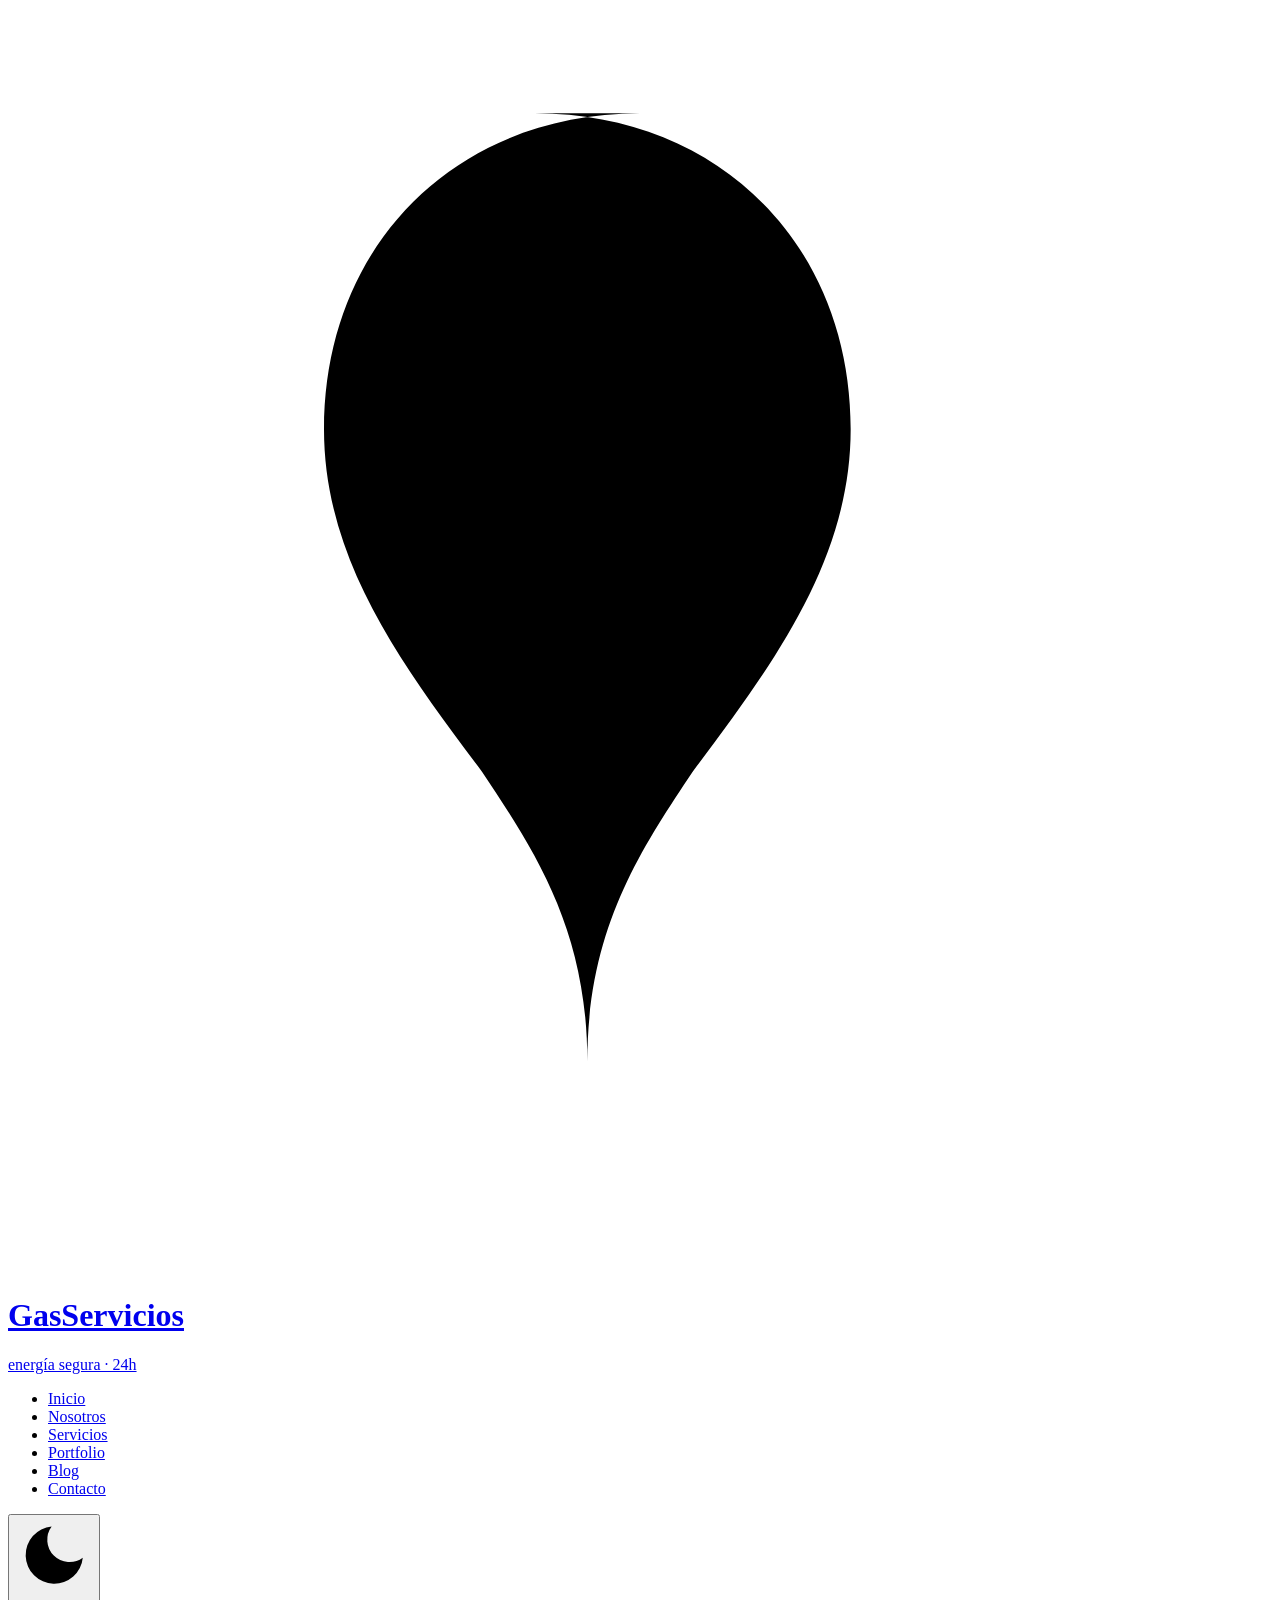
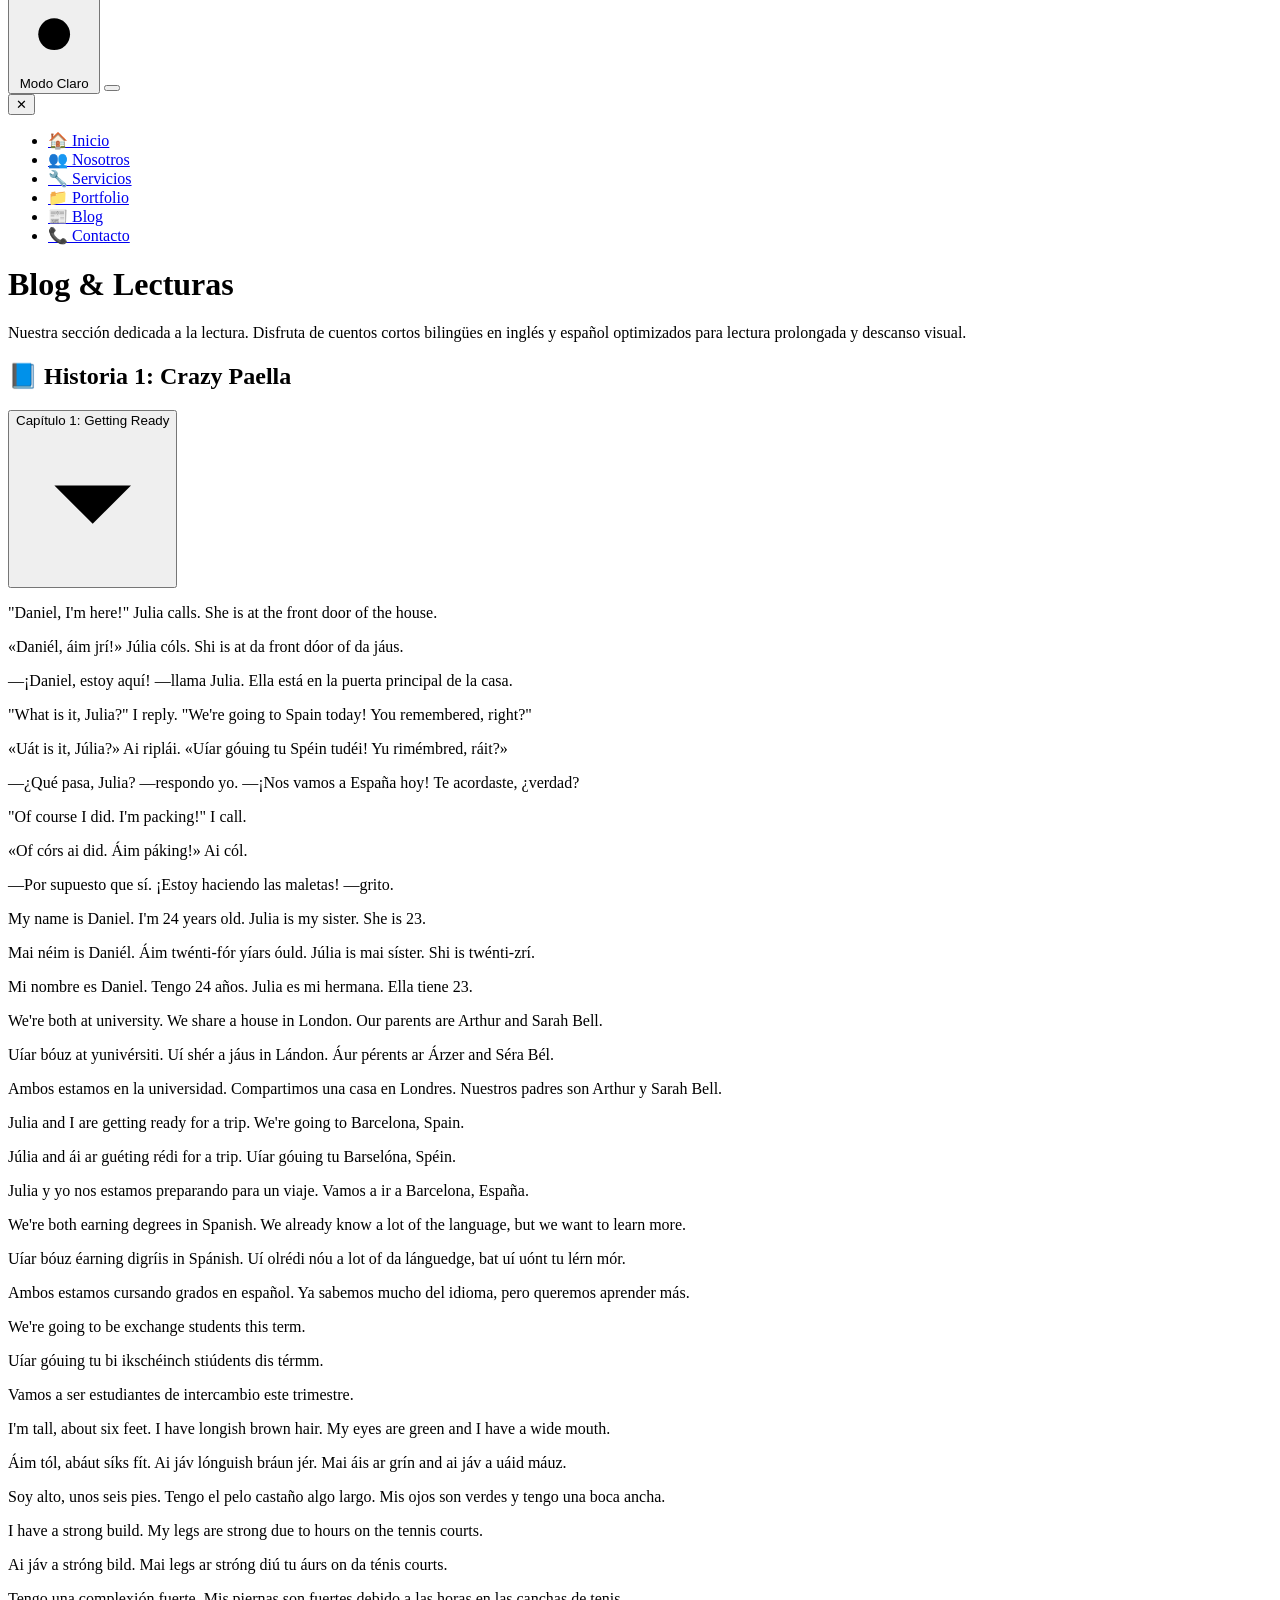
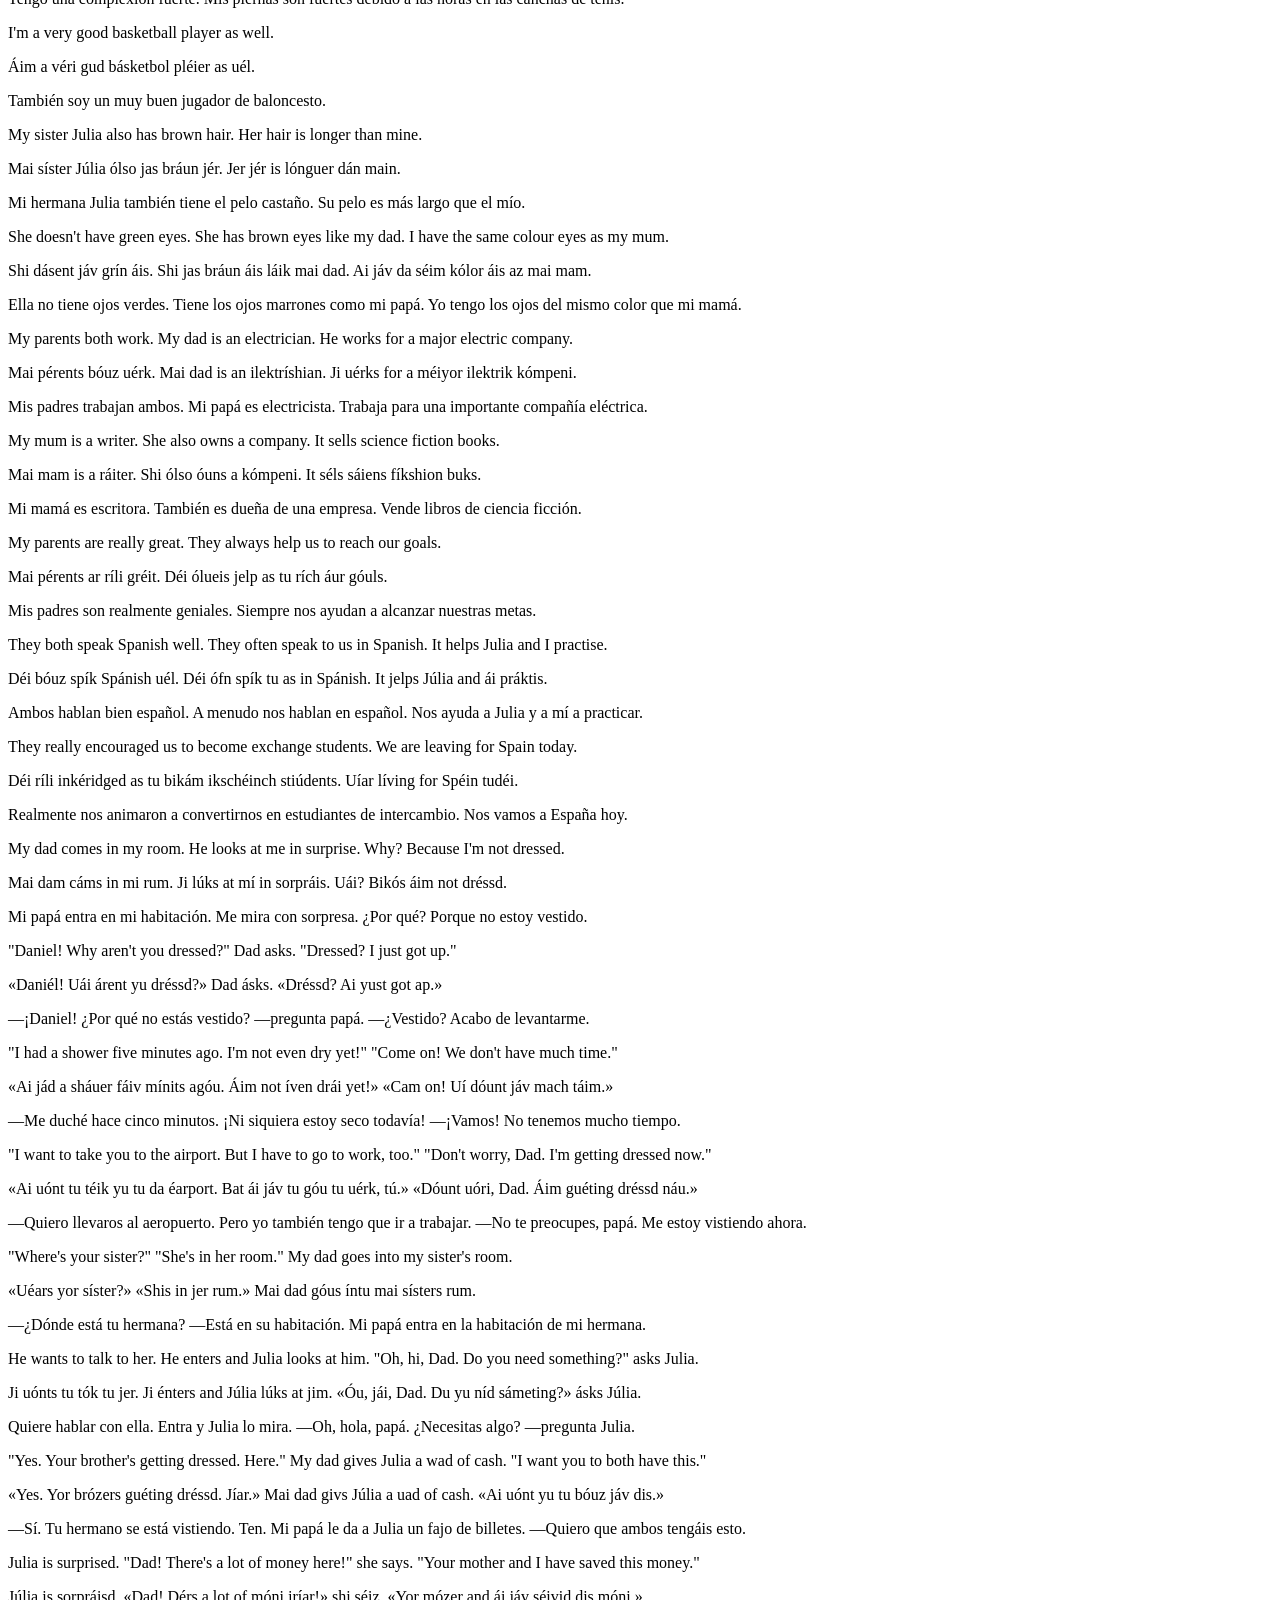
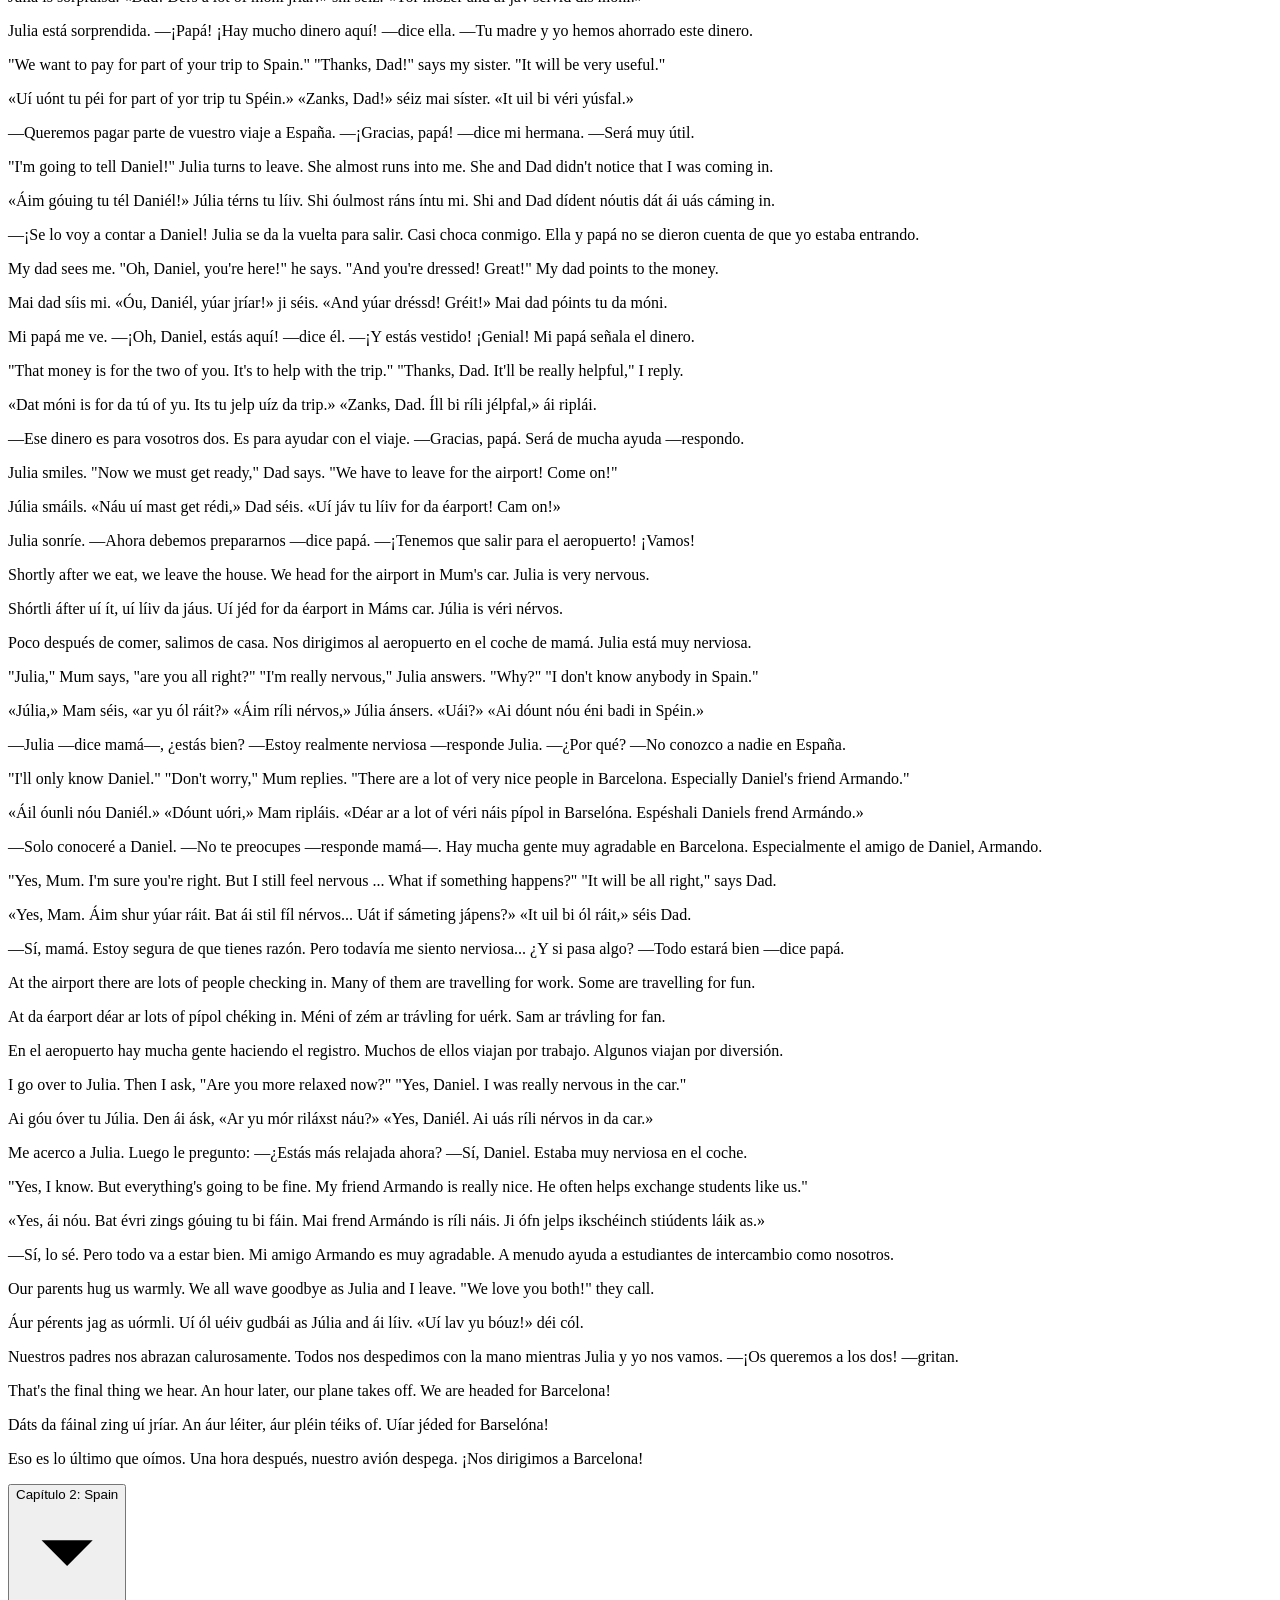
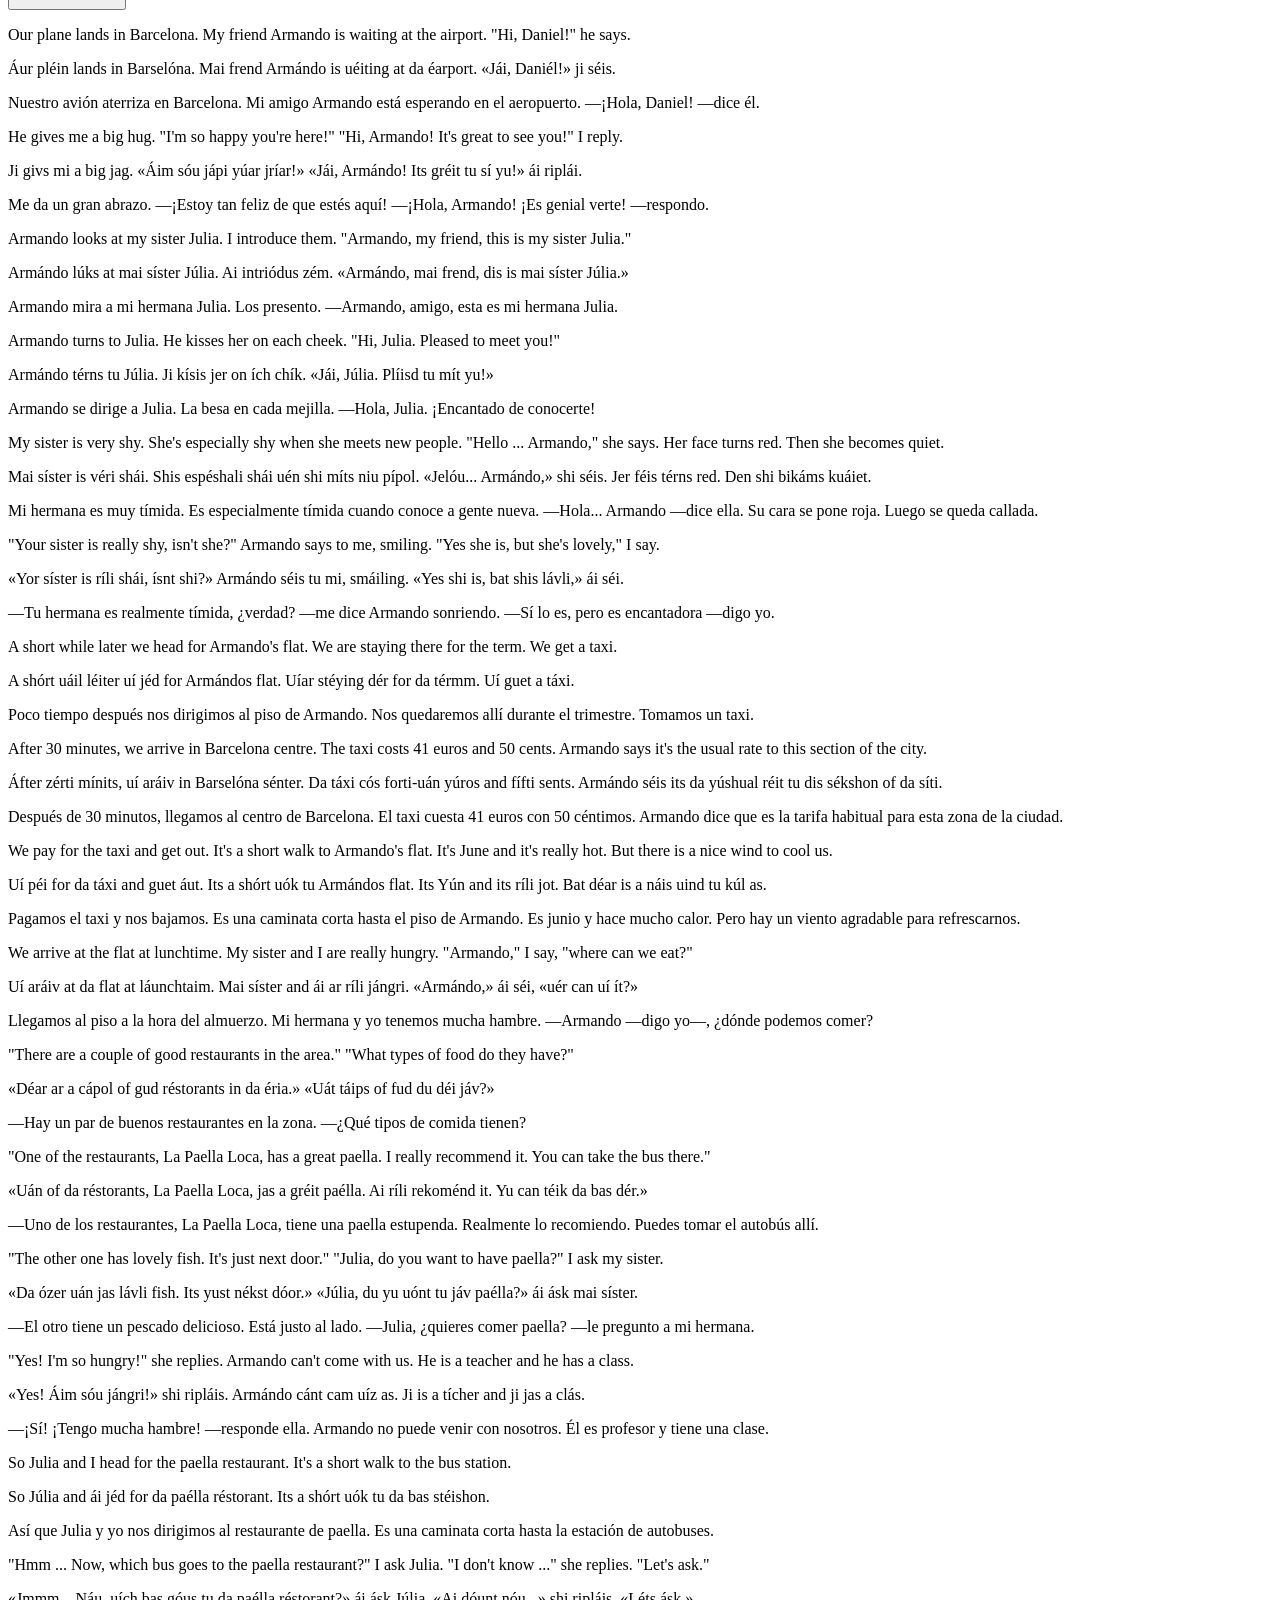
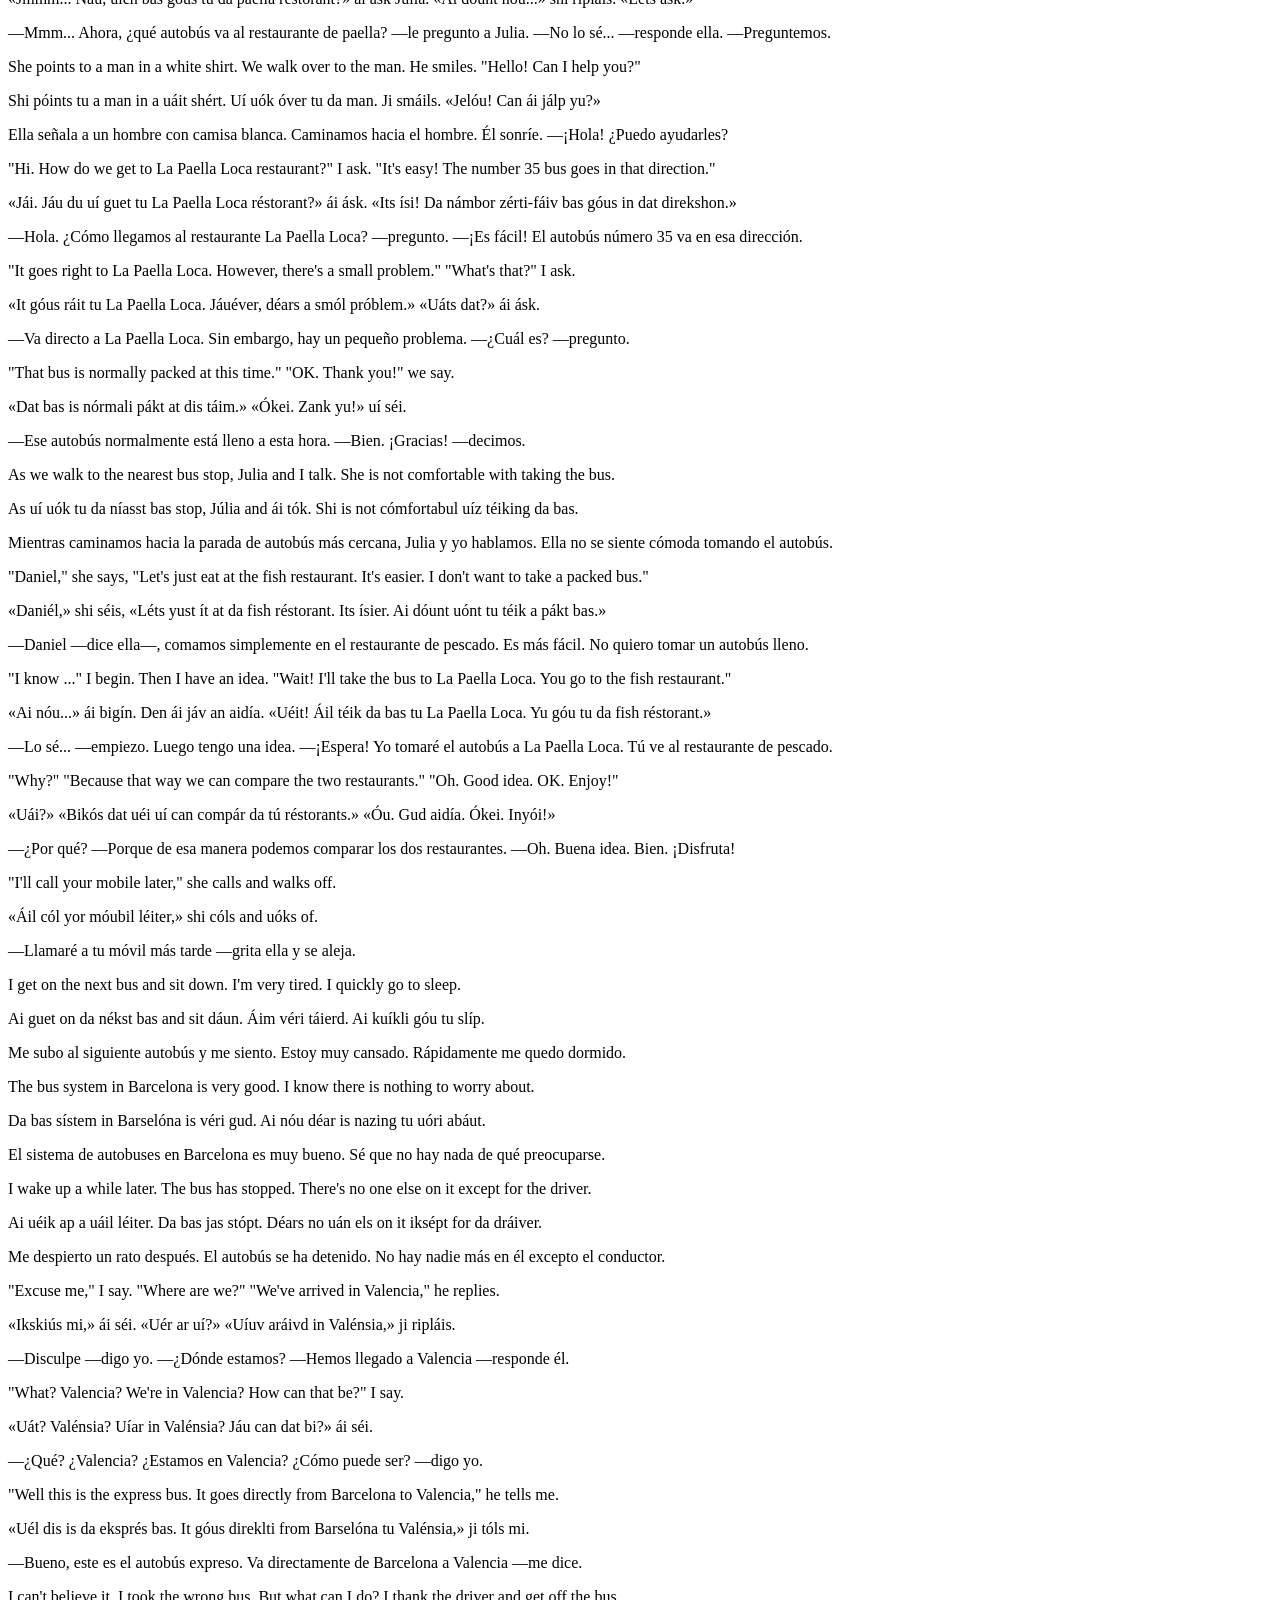
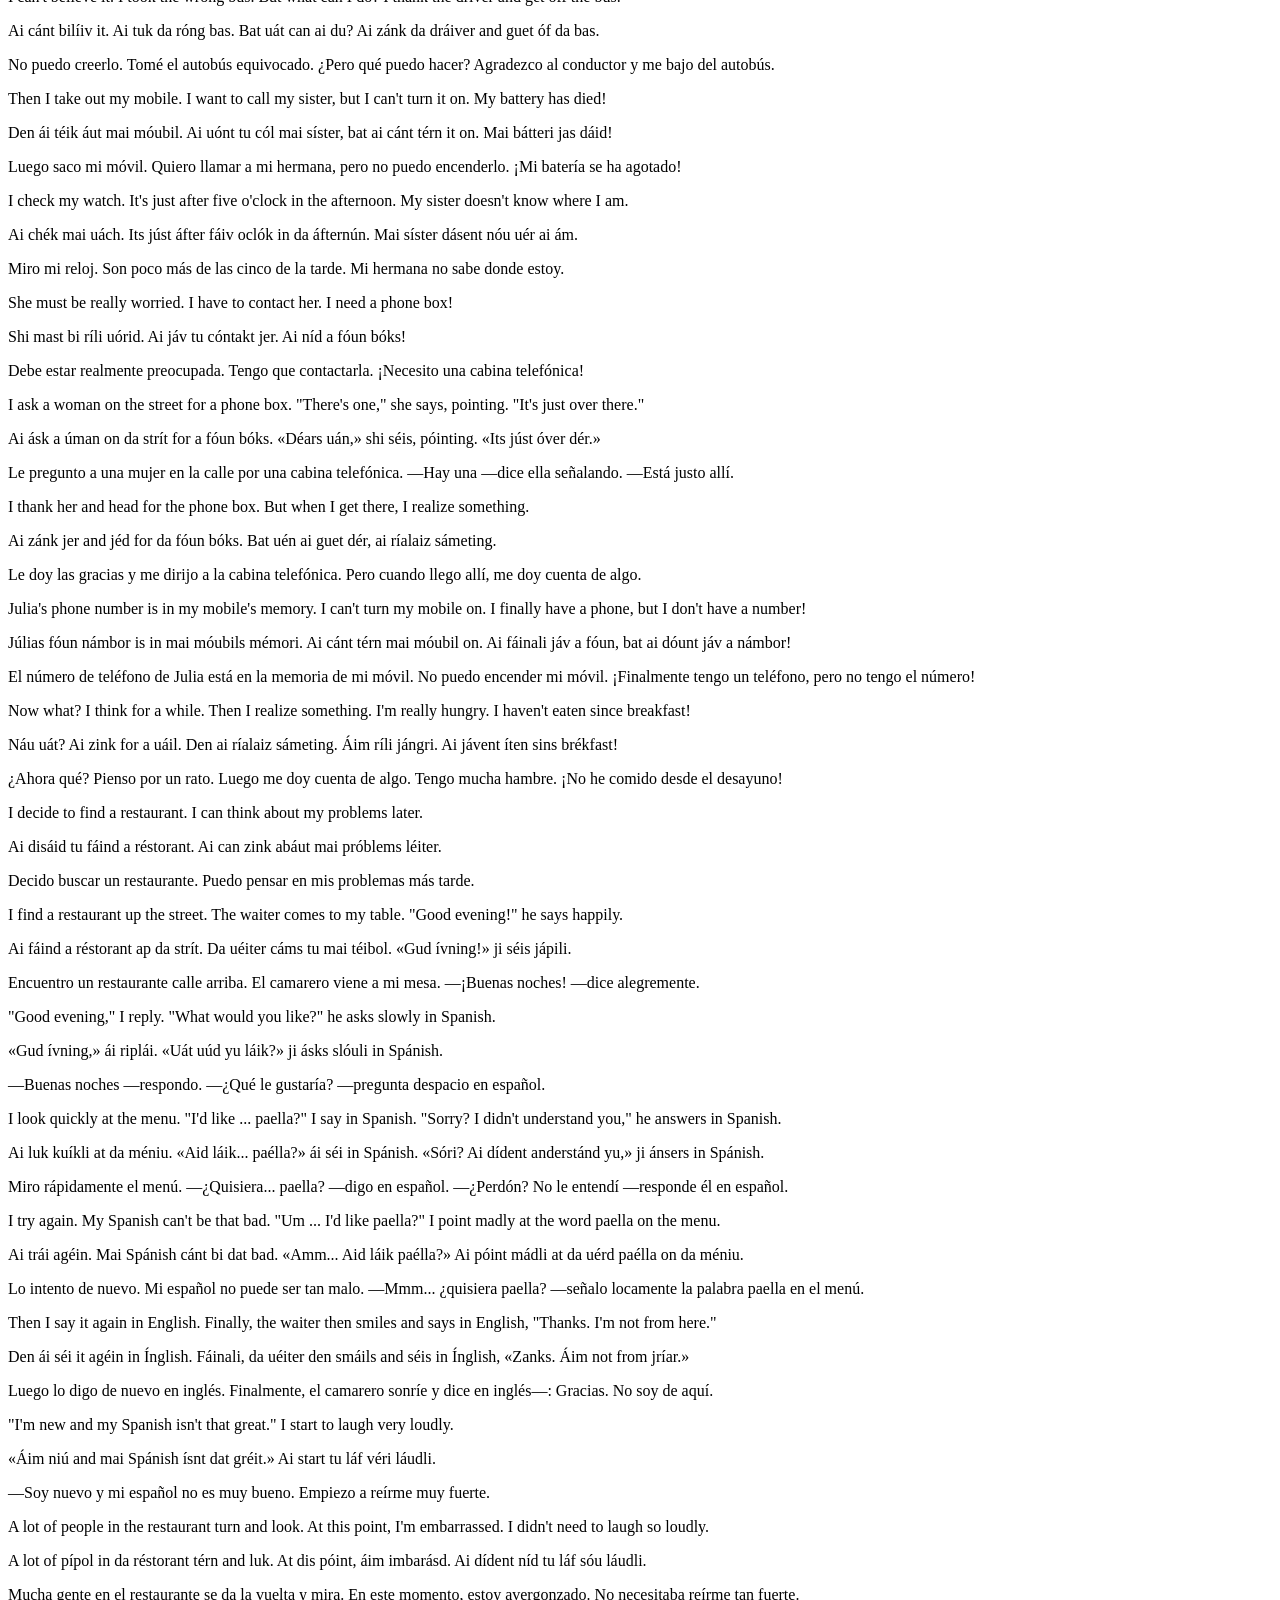
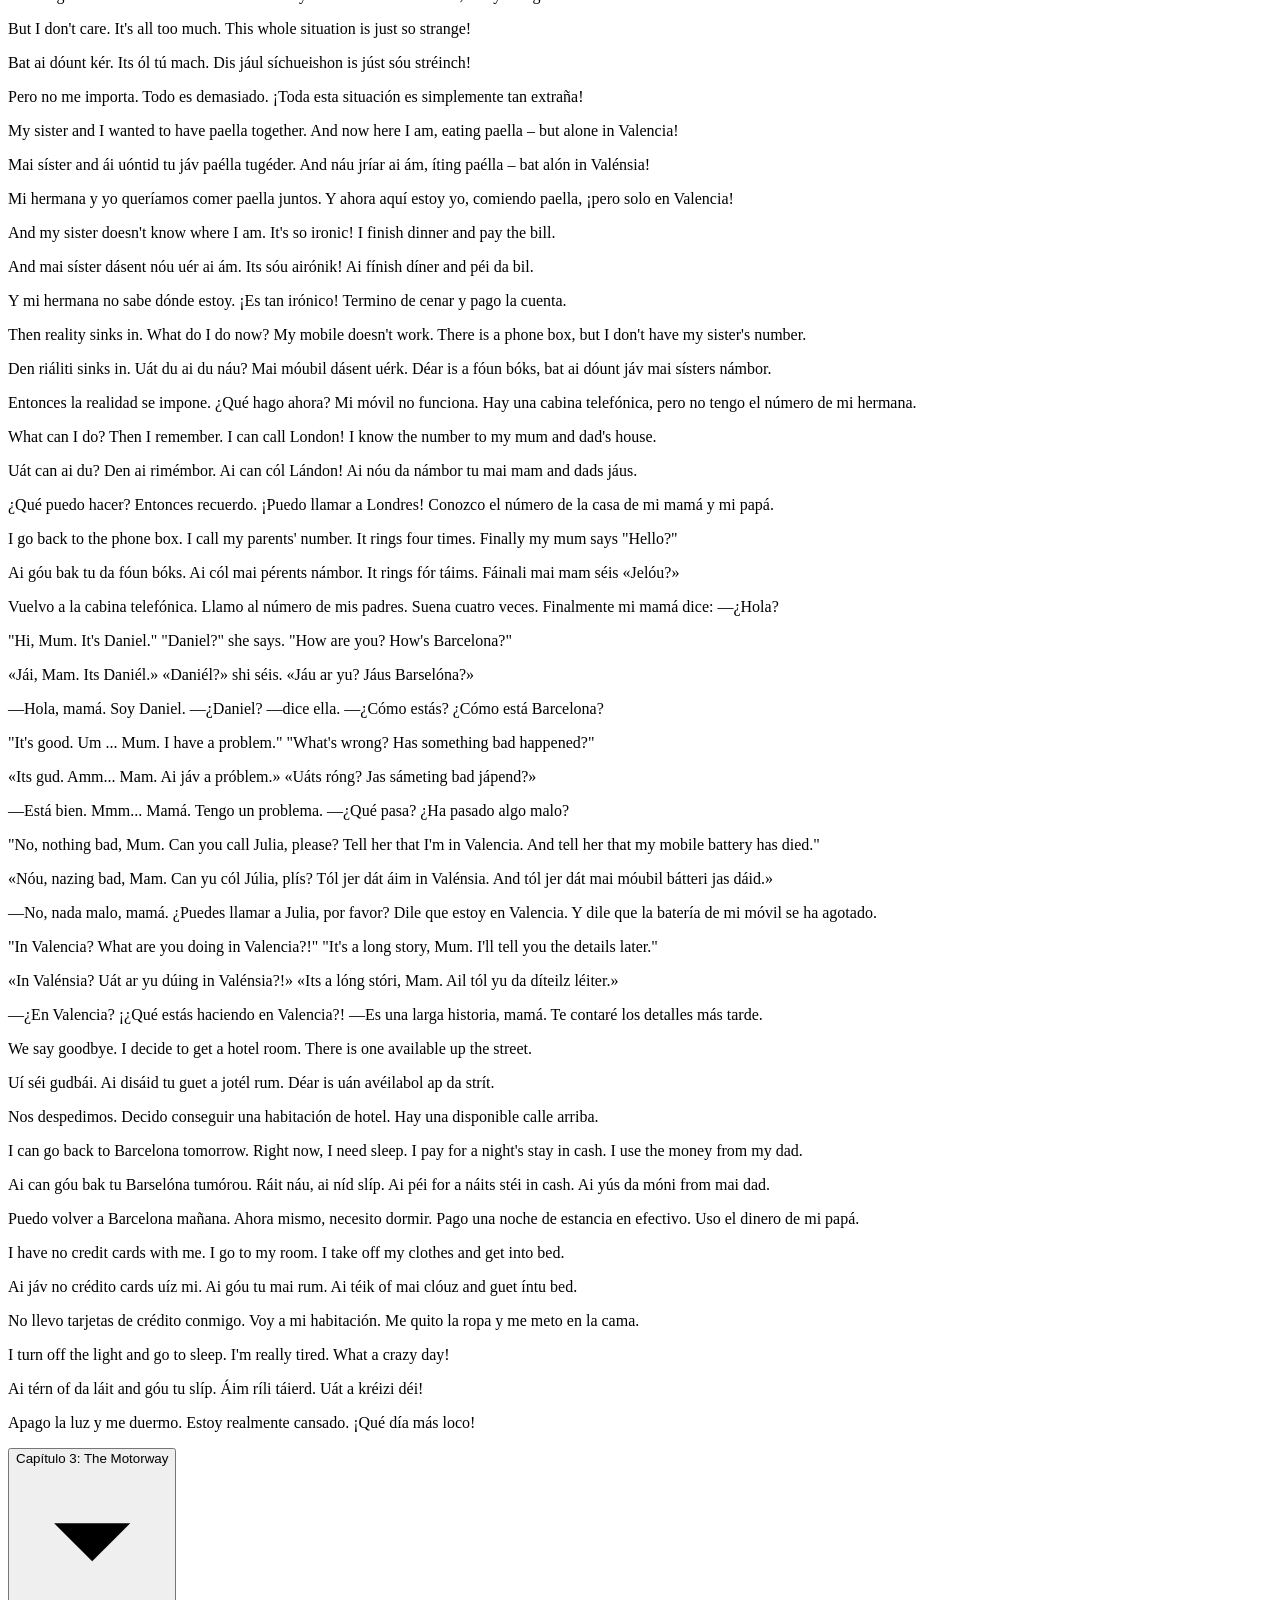
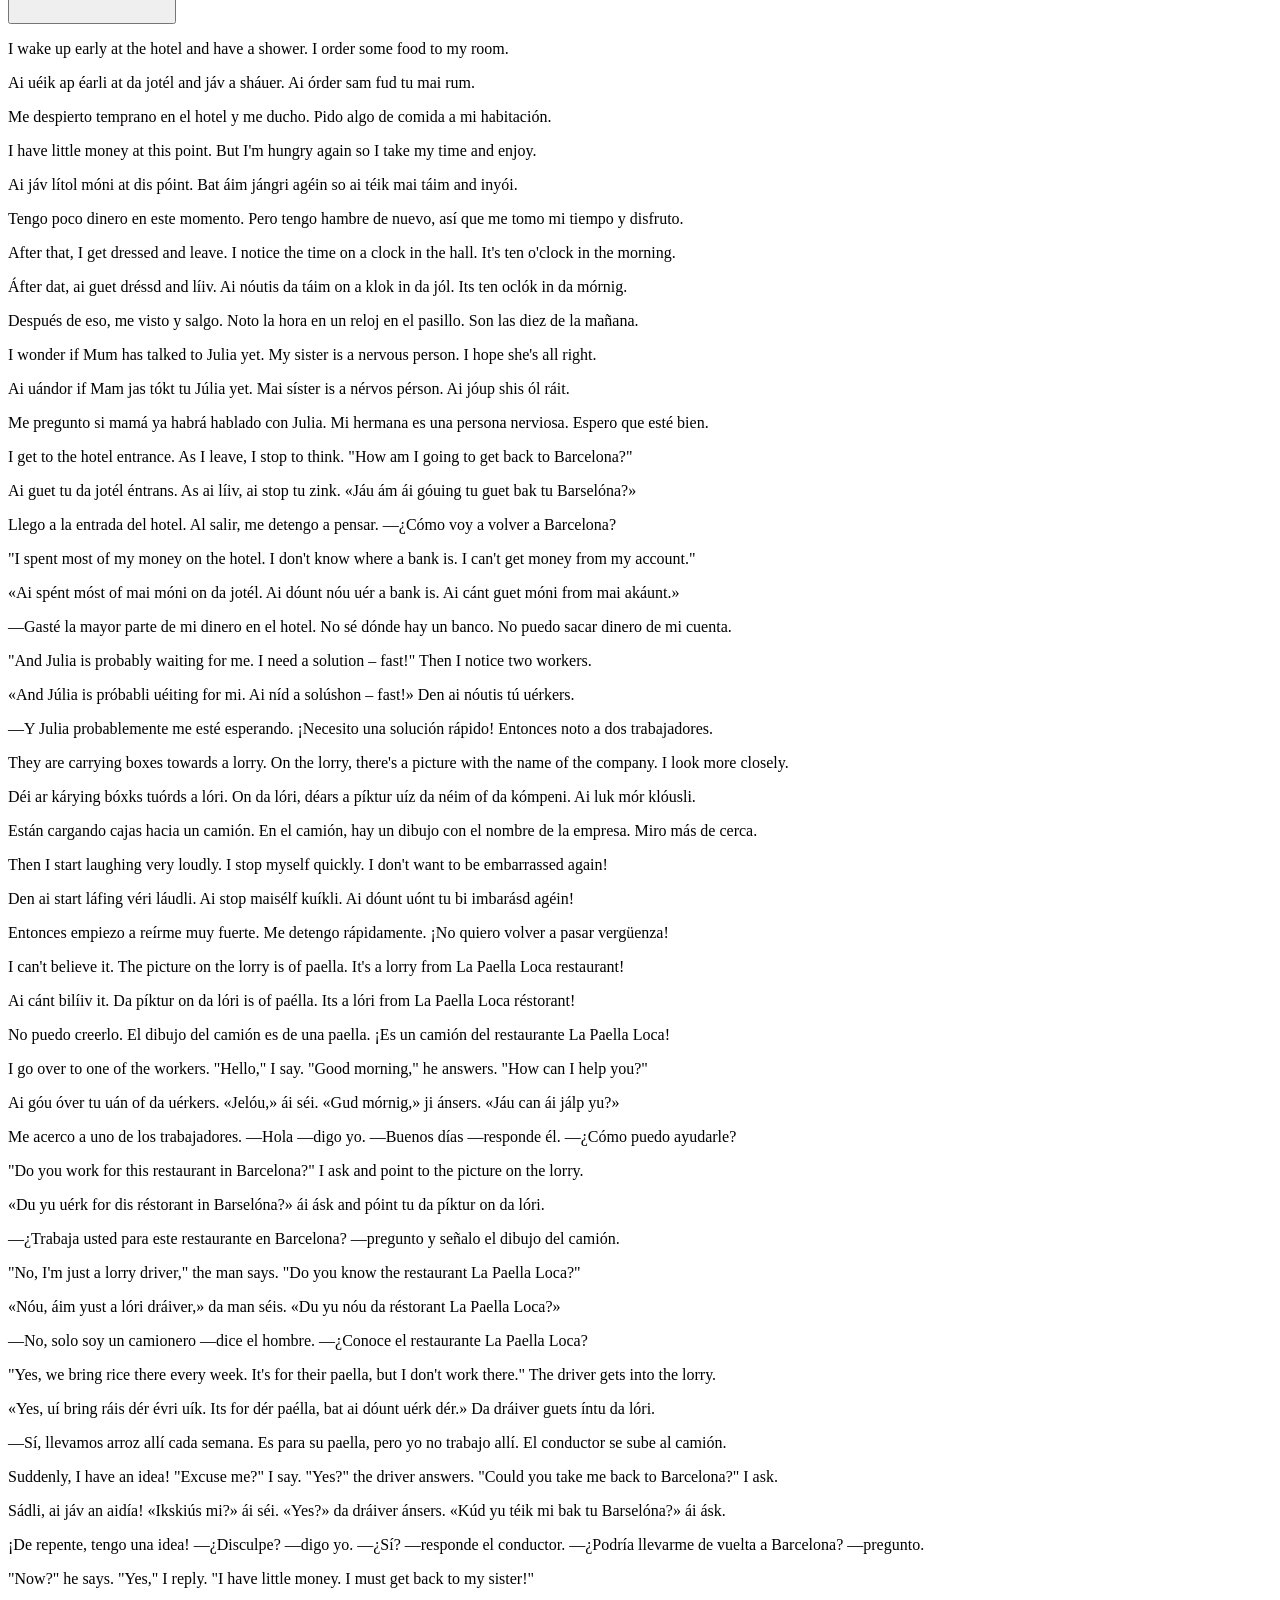
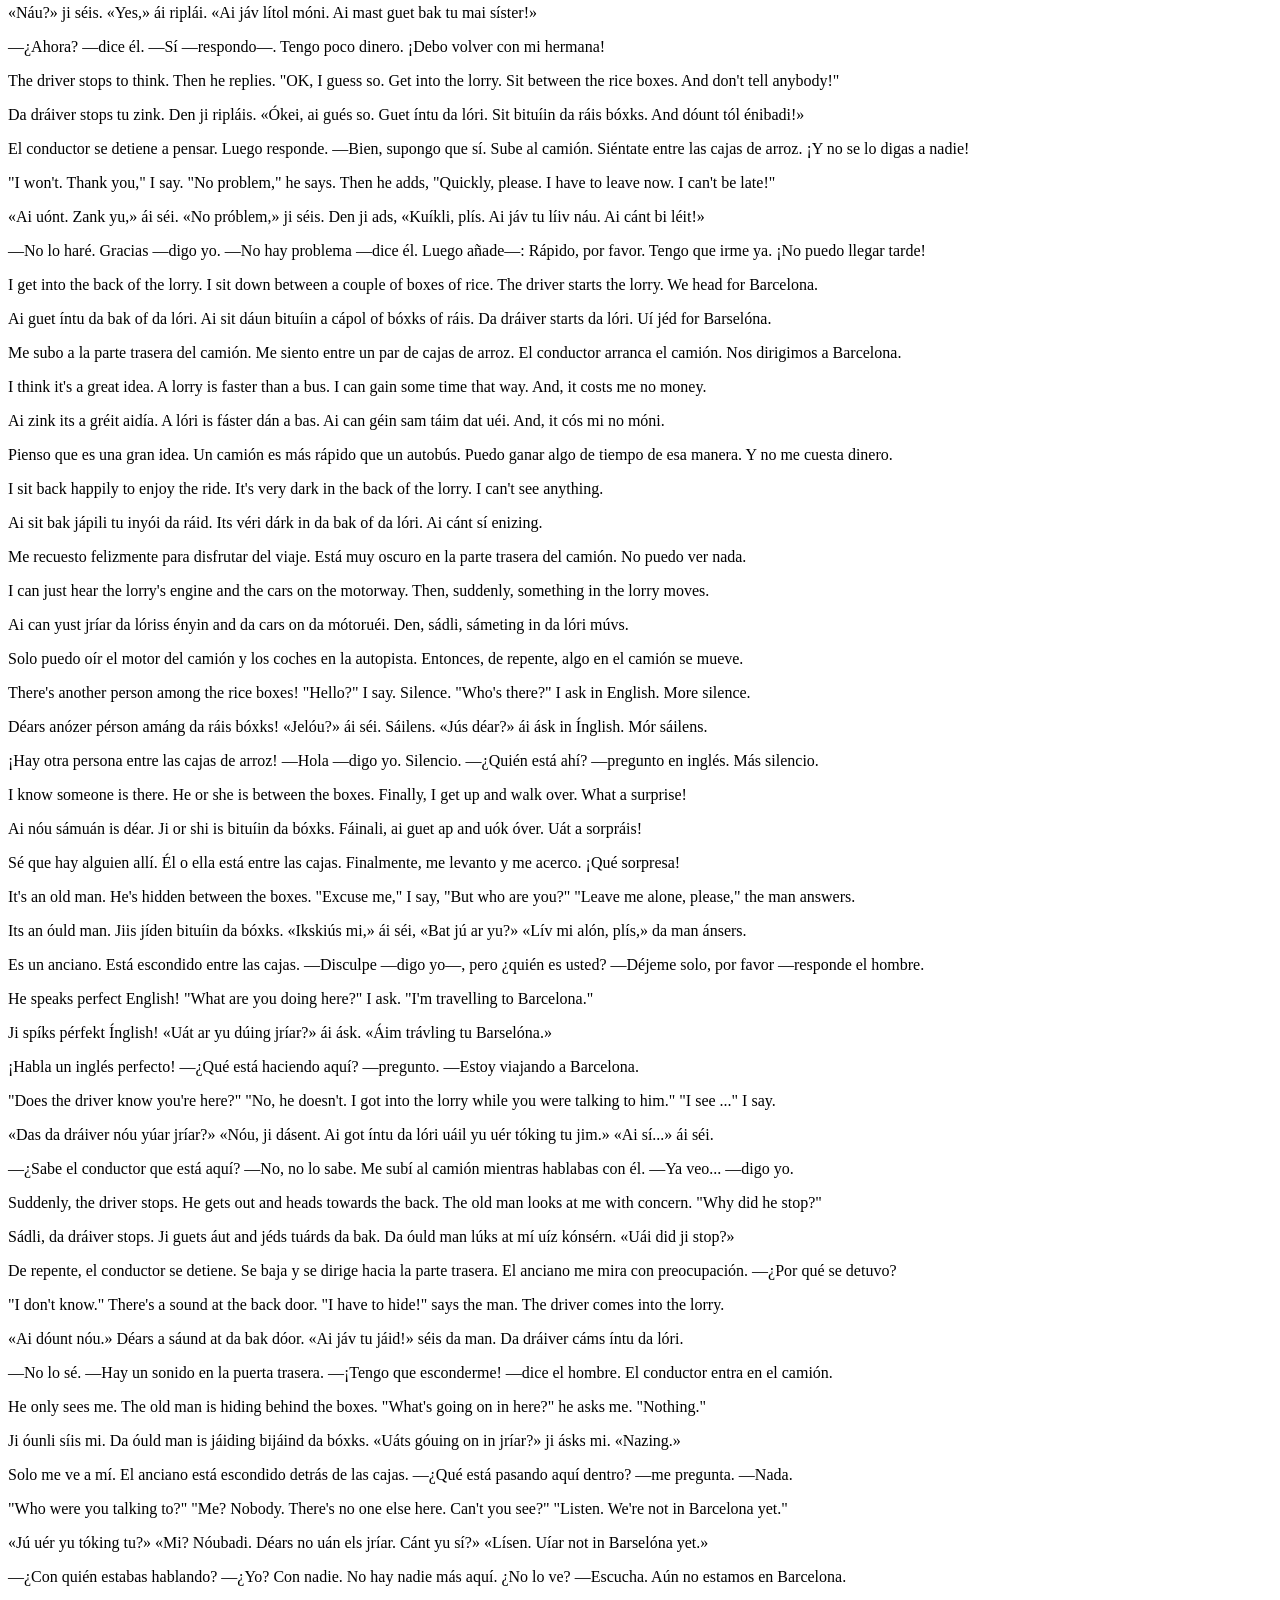
==== blog.html @ 95a3efe5 "Add files via upload" ====
<!DOCTYPE html>
<html lang="es" data-tema="claro">
<head>
    <meta charset="UTF-8">
    <meta name="viewport" content="width=device-width, initial-scale=1.0, viewport-fit=cover">
    <meta name="description" content="Blog y recursos de lectura bilingüe de GasServicios. Historias en inglés y español.">
    <title>GasServicios | Blog y Lecturas</title>


    <link rel="stylesheet" href="./css/estilos.css">
</head>
<body>
    <div class="contenedor-web">
        <header class="cabecera">
            <div class="cabecera-interna">
                <a href="index.html" class="logo-enlace">
                    <div class="logo-icono" aria-hidden="true">
                        <svg viewBox="0 0 24 24"><path d="M12 2C8.5 2 6 4.5 6 8c0 2.5 1.5 4.5 3 6.5 1 1.5 2 3 2 5.5 0-2.5 1-4 2-5.5 1.5-2 3-4 3-6.5 0-3.5-2.5-6-6-6z"/><circle cx="12" cy="8" r="2"/></svg>
                    </div>
                    <div class="texto-logo"><h1>GasServicios</h1><p>energía segura · 24h</p></div>
                </a>
                
                <div class="nav-escritorio">
                    <ul class="lista-nav">
                        <li><a href="index.html" class="enlace-nav">Inicio</a></li>
                        <li><a href="nosotros.html" class="enlace-nav">Nosotros</a></li>
                        <li><a href="servicios.html" class="enlace-nav">Servicios</a></li>
                        <li><a href="portfolio.html" class="enlace-nav">Portfolio</a></li>
                        <li><a href="blog.html" class="enlace-nav activo">Blog</a></li>
                        <li><a href="contacto.html" class="enlace-nav">Contacto</a></li>
                    </ul>
                </div>
                
                <div class="controles">
                    <button class="boton-tema" id="botonTema" aria-label="Modo oscuro/claro">
                        <svg class="icono-luna" viewBox="0 0 24 24"><path d="M21 12.79A9 9 0 1111.21 3 7 7 0 0021 12.79z"/></svg>
                        <svg class="icono-sol" viewBox="0 0 24 24"><circle cx="12" cy="12" r="5"/><path d="M12 1v2M12 21v2M4.22 4.22l1.42 1.42M18.36 18.36l1.42 1.42M1 12h2M21 12h2M4.22 19.78l1.42-1.42M18.36 5.64l1.42-1.42"/></svg>
                        <span id="textoTema">Modo Claro</span>
                    </button>
                    <button class="boton-hamburguesa" id="btnHamburguesa" aria-label="Menú">
                        <span class="linea-ham"></span><span class="linea-ham"></span><span class="linea-ham"></span>
                    </button>
                </div>
            </div>
        </header>

        <div class="overlay-menu" id="overlayMenu"></div>
        <div class="menu-lateral" id="menuLateral">
            <button class="boton-cerrar" id="cerrarMenuBtn" aria-label="Cerrar menú">✕</button>
            <ul class="lista-menu-lateral">
                <li><a href="index.html" class="enlace-menu-movil">🏠 Inicio</a></li>
                <li><a href="nosotros.html" class="enlace-menu-movil">👥 Nosotros</a></li>
                <li><a href="servicios.html" class="enlace-menu-movil">🔧 Servicios</a></li>
                <li><a href="portfolio.html" class="enlace-menu-movil">📁 Portfolio</a></li>
                <li><a href="blog.html" class="enlace-menu-movil activo">📰 Blog</a></li>
                <li><a href="contacto.html" class="enlace-menu-movil">📞 Contacto</a></li>
            </ul>
        </div>

        <main>
            <div class="hero-blog">
                <h1>Blog & Lecturas</h1>
                <p>Nuestra sección dedicada a la lectura. Disfruta de cuentos cortos bilingües en inglés y español optimizados para lectura prolongada y descanso visual.</p>
            </div>

            <section class="modulo-lectura">
                <div id="mainContent">
                    </div>
            </section>
        </main>
    </div>

    <footer class="pie-pagina">
        <div class="contenedor-web">
            <div class="footer-grid">
                <div class="bloque-footer">
                    <h4>GasServicios</h4>
                    <p style="margin-bottom: 0.6rem; color: var(--footer-texto-secundario);">Seguridad energética con excelencia. +20 años garantizando tranquilidad.</p>
                    <div class="social-icons">
                        <a href="#" aria-label="Facebook">📘</a><a href="#" aria-label="Twitter">🐦</a>
                        <a href="#" aria-label="Instagram">📸</a><a href="#" aria-label="LinkedIn">🔗</a>
                    </div>
                </div>
                <div class="bloque-footer">
                    <h4>Enlaces</h4>
                    <a href="index.html">Inicio</a> <a href="nosotros.html">Nosotros</a>
                    <a href="servicios.html">Servicios</a> <a href="portfolio.html">Portfolio</a>
                    <a href="blog.html">Blog</a> <a href="contacto.html">Contacto</a>
                </div>
                <div class="bloque-footer">
                    <h4>Servicios</h4>
                    <a href="servicios.html">Instalaciones de gas</a> <a href="servicios.html">Mantenimiento preventivo</a>
                    <a href="servicios.html">Certificaciones</a> <a href="servicios.html">Emergencias 24/7</a>
                </div>
                <div class="bloque-footer">
                    <h4>Contacto</h4>
                    <div class="contacto-item"><svg viewBox="0 0 24 24"><path d="M22 16.92v3a2 2 0 01-2.18 2 19.79 19.79 0 01-8.63-3.07 19.5 19.5 0 01-6-6 19.79 19.79 0 01-3.07-8.67A2 2 0 014.11 2h3a2 2 0 012 1.72 12.84 12.84 0 00.7 2.81 2 2 0 01-.45 2.11L8.09 9.91a16 16 0 006 6l1.27-1.27a2 2 0 012.11-.45 12.84 12.84 0 002.81.7A2 2 0 0122 16.92z"/></svg><span>+34 900 123 456</span></div>
                </div>
            </div>
            <section class="seccion-newsletter">
                <div class="contenedor-newsletter">
                    <h3 class="titulo-newsletter">Suscríbete a nuestro boletín</h3>
                    <form id="footerNewsletterForm" class="formulario-newsletter">
                        <input type="email" id="newsEmail" placeholder="tu@email.com" required>
                        <button type="submit">Suscribirme</button>
                    </form>
                </div>
            </section>
            <div class="copyright">
                <p>&copy; <span id="year"></span> GasServicios · Todos los derechos reservados.</p>
            </div>
        </div>
    </footer>

    <script>
        (function() {
            // ==========================================
            // LÓGICA DE NAVEGACIÓN Y TEMA (GasServicios)
            // ==========================================
            const botonTema = document.getElementById('botonTema');
            const textoTema = document.getElementById('textoTema');
            const btnHamburguesa = document.getElementById('btnHamburguesa');
            const menuLateral = document.getElementById('menuLateral');
            const overlayMenu = document.getElementById('overlayMenu');
            const cerrarBtn = document.getElementById('cerrarMenuBtn');
            const footerForm = document.getElementById('footerNewsletterForm');
            
            function cerrarMenuLateral() {
                if(menuLateral) menuLateral.classList.remove('abierto');
                if(overlayMenu) overlayMenu.classList.remove('visible');
                document.body.style.overflow = '';
            }
            if(btnHamburguesa) btnHamburguesa.addEventListener('click', () => {
                menuLateral.classList.add('abierto');
                overlayMenu.classList.add('visible');
                document.body.style.overflow = 'hidden';
            });
            if(cerrarBtn) cerrarBtn.addEventListener('click', cerrarMenuLateral);
            if(overlayMenu) overlayMenu.addEventListener('click', cerrarMenuLateral);
            
            function setTema(tema) {
                document.documentElement.setAttribute('data-tema', tema);
                if(textoTema) textoTema.textContent = tema === 'claro' ? 'Modo Claro' : 'Modo Oscuro';
                localStorage.setItem('gas-tema', tema);
            }
            if(botonTema) botonTema.addEventListener('click', () => {
                const actual = document.documentElement.getAttribute('data-tema');
                setTema(actual === 'claro' ? 'oscuro' : 'claro');
            });
            
            const temaGuardado = localStorage.getItem('gas-tema');
            if(temaGuardado) setTema(temaGuardado);
            else if(window.matchMedia('(prefers-color-scheme: dark)').matches) setTema('oscuro');
            else setTema('claro');
            
            if(document.getElementById('year')) document.getElementById('year').textContent = new Date().getFullYear();

            // ==========================================
            // LÓGICA DE RENDERIZADO DEL LIBRO BILINGÜE
            // ==========================================
            
            // Reemplaza ESTE arreglo completo por el que tienes en tu archivo "_9999999_libro_traducciones5.html"
            const storiesData = [
            {
                    title: '📘 Historia 1: Crazy Paella',
                    chapters: [
                    {
                        title: 'Capítulo 1: Getting Ready',
                        id: 'ch1-1',
                        content: [
                        {en: '"Daniel, I\'m here!" Julia calls. She is at the front door of the house.', pron: '«Daniél, áim jrí!» Júlia cóls. Shi is at da front dóor of da jáus.', es: '—¡Daniel, estoy aquí! —llama Julia. Ella está en la puerta principal de la casa.'},
                        {en: '"What is it, Julia?" I reply. "We\'re going to Spain today! You remembered, right?"', pron: '«Uát is it, Júlia?» Ai riplái. «Uíar góuing tu Spéin tudéi! Yu rimémbred, ráit?»', es: '—¿Qué pasa, Julia? —respondo yo. —¡Nos vamos a España hoy! Te acordaste, ¿verdad?'},
                        {en: '"Of course I did. I\'m packing!" I call.', pron: '«Of córs ai did. Áim páking!» Ai cól.', es: '—Por supuesto que sí. ¡Estoy haciendo las maletas! —grito.'},
                        {en: "My name is Daniel. I'm 24 years old. Julia is my sister. She is 23.", pron: 'Mai néim is Daniél. Áim twénti-fór yíars óuld. Júlia is mai síster. Shi is twénti-zrí.', es: 'Mi nombre es Daniel. Tengo 24 años. Julia es mi hermana. Ella tiene 23.'},
                        {en: "We're both at university. We share a house in London. Our parents are Arthur and Sarah Bell.", pron: 'Uíar bóuz at yunivérsiti. Uí shér a jáus in Lándon. Áur pérents ar Árzer and Séra Bél.', es: 'Ambos estamos en la universidad. Compartimos una casa en Londres. Nuestros padres son Arthur y Sarah Bell.'},
                        {en: "Julia and I are getting ready for a trip. We're going to Barcelona, Spain.", pron: 'Júlia and ái ar guéting rédi for a trip. Uíar góuing tu Barselóna, Spéin.', es: 'Julia y yo nos estamos preparando para un viaje. Vamos a ir a Barcelona, España.'},
                        {en: "We're both earning degrees in Spanish. We already know a lot of the language, but we want to learn more.", pron: 'Uíar bóuz éarning digríis in Spánish. Uí olrédi nóu a lot of da lánguedge, bat uí uónt tu lérn mór.', es: 'Ambos estamos cursando grados en español. Ya sabemos mucho del idioma, pero queremos aprender más.'},
                        {en: "We're going to be exchange students this term.", pron: 'Uíar góuing tu bi ikschéinch stiúdents dis térmm.', es: 'Vamos a ser estudiantes de intercambio este trimestre.'},
                        {en: "I'm tall, about six feet. I have longish brown hair. My eyes are green and I have a wide mouth.", pron: 'Áim tól, abáut síks fít. Ai jáv lónguish bráun jér. Mai áis ar grín and ai jáv a uáid máuz.', es: 'Soy alto, unos seis pies. Tengo el pelo castaño algo largo. Mis ojos son verdes y tengo una boca ancha.'},
                        {en: 'I have a strong build. My legs are strong due to hours on the tennis courts.', pron: 'Ai jáv a stróng bild. Mai legs ar stróng diú tu áurs on da ténis courts.', es: 'Tengo una complexión fuerte. Mis piernas son fuertes debido a las horas en las canchas de tenis.'},
                        {en: "I'm a very good basketball player as well.", pron: 'Áim a véri gud básketbol pléier as uél.', es: 'También soy un muy buen jugador de baloncesto.'},
                        {en: 'My sister Julia also has brown hair. Her hair is longer than mine.', pron: 'Mai síster Júlia ólso jas bráun jér. Jer jér is lónguer dán main.', es: 'Mi hermana Julia también tiene el pelo castaño. Su pelo es más largo que el mío.'},
                        {en: "She doesn't have green eyes. She has brown eyes like my dad. I have the same colour eyes as my mum.", pron: 'Shi dásent jáv grín áis. Shi jas bráun áis láik mai dad. Ai jáv da séim kólor áis az mai mam.', es: 'Ella no tiene ojos verdes. Tiene los ojos marrones como mi papá. Yo tengo los ojos del mismo color que mi mamá.'},
                        {en: 'My parents both work. My dad is an electrician. He works for a major electric company.', pron: 'Mai pérents bóuz uérk. Mai dad is an ilektríshian. Ji uérks for a méiyor ilektrik kómpeni.', es: 'Mis padres trabajan ambos. Mi papá es electricista. Trabaja para una importante compañía eléctrica.'},
                        {en: 'My mum is a writer. She also owns a company. It sells science fiction books.', pron: 'Mai mam is a ráiter. Shi ólso óuns a kómpeni. It séls sáiens fíkshion buks.', es: 'Mi mamá es escritora. También es dueña de una empresa. Vende libros de ciencia ficción.'},
                        {en: 'My parents are really great. They always help us to reach our goals.', pron: 'Mai pérents ar ríli gréit. Déi ólueis jelp as tu rích áur góuls.', es: 'Mis padres son realmente geniales. Siempre nos ayudan a alcanzar nuestras metas.'},
                        {en: 'They both speak Spanish well. They often speak to us in Spanish. It helps Julia and I practise.', pron: 'Déi bóuz spík Spánish uél. Déi ófn spík tu as in Spánish. It jelps Júlia and ái práktis.', es: 'Ambos hablan bien español. A menudo nos hablan en español. Nos ayuda a Julia y a mí a practicar.'},
                        {en: 'They really encouraged us to become exchange students. We are leaving for Spain today.', pron: 'Déi ríli inkéridged as tu bikám ikschéinch stiúdents. Uíar líving for Spéin tudéi.', es: 'Realmente nos animaron a convertirnos en estudiantes de intercambio. Nos vamos a España hoy.'},
                        {en: "My dad comes in my room. He looks at me in surprise. Why? Because I'm not dressed.", pron: 'Mai dam cáms in mi rum. Ji lúks at mí in sorpráis. Uái? Bikós áim not dréssd.', es: 'Mi papá entra en mi habitación. Me mira con sorpresa. ¿Por qué? Porque no estoy vestido.'},
                        {en: '"Daniel! Why aren\'t you dressed?" Dad asks. "Dressed? I just got up."', pron: '«Daniél! Uái árent yu dréssd?» Dad ásks. «Dréssd? Ai yust got ap.»', es: '—¡Daniel! ¿Por qué no estás vestido? —pregunta papá. —¿Vestido? Acabo de levantarme.'},
                        {en: '"I had a shower five minutes ago. I\'m not even dry yet!" "Come on! We don\'t have much time."', pron: '«Ai jád a sháuer fáiv mínits agóu. Áim not íven drái yet!» «Cam on! Uí dóunt jáv mach táim.»', es: '—Me duché hace cinco minutos. ¡Ni siquiera estoy seco todavía! —¡Vamos! No tenemos mucho tiempo.'},
                        {en: '"I want to take you to the airport. But I have to go to work, too." "Don\'t worry, Dad. I\'m getting dressed now."', pron: '«Ai uónt tu téik yu tu da éarport. Bat ái jáv tu góu tu uérk, tú.» «Dóunt uóri, Dad. Áim guéting dréssd náu.»', es: '—Quiero llevaros al aeropuerto. Pero yo también tengo que ir a trabajar. —No te preocupes, papá. Me estoy vistiendo ahora.'},
                        {en: '"Where\'s your sister?" "She\'s in her room." My dad goes into my sister\'s room.', pron: '«Uéars yor síster?» «Shis in jer rum.» Mai dad góus íntu mai sísters rum.', es: '—¿Dónde está tu hermana? —Está en su habitación. Mi papá entra en la habitación de mi hermana.'},
                        {en: 'He wants to talk to her. He enters and Julia looks at him. "Oh, hi, Dad. Do you need something?" asks Julia.', pron: 'Ji uónts tu tók tu jer. Ji énters and Júlia lúks at jim. «Óu, jái, Dad. Du yu níd sámeting?» ásks Júlia.', es: 'Quiere hablar con ella. Entra y Julia lo mira. —Oh, hola, papá. ¿Necesitas algo? —pregunta Julia.'},
                        {en: '"Yes. Your brother\'s getting dressed. Here." My dad gives Julia a wad of cash. "I want you to both have this."', pron: '«Yes. Yor brózers guéting dréssd. Jíar.» Mai dad givs Júlia a uad of cash. «Ai uónt yu tu bóuz jáv dis.»', es: '—Sí. Tu hermano se está vistiendo. Ten. Mi papá le da a Julia un fajo de billetes. —Quiero que ambos tengáis esto.'},
                        {en: 'Julia is surprised. "Dad! There\'s a lot of money here!" she says. "Your mother and I have saved this money."', pron: 'Júlia is sorpráisd. «Dad! Dérs a lot of móni jríar!» shi séiz. «Yor mózer and ái jáv séivid dis móni.»', es: 'Julia está sorprendida. —¡Papá! ¡Hay mucho dinero aquí! —dice ella. —Tu madre y yo hemos ahorrado este dinero.'},
                        {en: '"We want to pay for part of your trip to Spain." "Thanks, Dad!" says my sister. "It will be very useful."', pron: '«Uí uónt tu péi for part of yor trip tu Spéin.» «Zanks, Dad!» séiz mai síster. «It uil bi véri yúsfal.»', es: '—Queremos pagar parte de vuestro viaje a España. —¡Gracias, papá! —dice mi hermana. —Será muy útil.'},
                        {en: '"I\'m going to tell Daniel!" Julia turns to leave. She almost runs into me. She and Dad didn\'t notice that I was coming in.', pron: '«Áim góuing tu tél Daniél!» Júlia térns tu líiv. Shi óulmost ráns íntu mi. Shi and Dad dídent nóutis dát ái uás cáming in.', es: '—¡Se lo voy a contar a Daniel! Julia se da la vuelta para salir. Casi choca conmigo. Ella y papá no se dieron cuenta de que yo estaba entrando.'},
                        {en: 'My dad sees me. "Oh, Daniel, you\'re here!" he says. "And you\'re dressed! Great!" My dad points to the money.', pron: 'Mai dad síis mi. «Óu, Daniél, yúar jríar!» ji séis. «And yúar dréssd! Gréit!» Mai dad póints tu da móni.', es: 'Mi papá me ve. —¡Oh, Daniel, estás aquí! —dice él. —¡Y estás vestido! ¡Genial! Mi papá señala el dinero.'},
                        {en: '"That money is for the two of you. It\'s to help with the trip." "Thanks, Dad. It\'ll be really helpful," I reply.', pron: '«Dat móni is for da tú of yu. Its tu jelp uíz da trip.» «Zanks, Dad. Íll bi ríli jélpfal,» ái riplái.', es: '—Ese dinero es para vosotros dos. Es para ayudar con el viaje. —Gracias, papá. Será de mucha ayuda —respondo.'},
                        {en: 'Julia smiles. "Now we must get ready," Dad says. "We have to leave for the airport! Come on!"', pron: 'Júlia smáils. «Náu uí mast get rédi,» Dad séis. «Uí jáv tu líiv for da éarport! Cam on!»', es: 'Julia sonríe. —Ahora debemos prepararnos —dice papá. —¡Tenemos que salir para el aeropuerto! ¡Vamos!'},
                        {en: "Shortly after we eat, we leave the house. We head for the airport in Mum's car. Julia is very nervous.", pron: 'Shórtli áfter uí ít, uí líiv da jáus. Uí jéd for da éarport in Máms car. Júlia is véri nérvos.', es: 'Poco después de comer, salimos de casa. Nos dirigimos al aeropuerto en el coche de mamá. Julia está muy nerviosa.'},
                        {en: '"Julia," Mum says, "are you all right?" "I\'m really nervous," Julia answers. "Why?" "I don\'t know anybody in Spain."', pron: '«Júlia,» Mam séis, «ar yu ól ráit?» «Áim ríli nérvos,» Júlia ánsers. «Uái?» «Ai dóunt nóu éni badi in Spéin.»', es: '—Julia —dice mamá—, ¿estás bien? —Estoy realmente nerviosa —responde Julia. —¿Por qué? —No conozco a nadie en España.'},
                        {en: '"I\'ll only know Daniel." "Don\'t worry," Mum replies. "There are a lot of very nice people in Barcelona. Especially Daniel\'s friend Armando."', pron: '«Áil óunli nóu Daniél.» «Dóunt uóri,» Mam ripláis. «Déar ar a lot of véri náis pípol in Barselóna. Espéshali Daniels frend Armándo.»', es: '—Solo conoceré a Daniel. —No te preocupes —responde mamá—. Hay mucha gente muy agradable en Barcelona. Especialmente el amigo de Daniel, Armando.'},
                        {en: '"Yes, Mum. I\'m sure you\'re right. But I still feel nervous ... What if something happens?" "It will be all right," says Dad.', pron: '«Yes, Mam. Áim shur yúar ráit. Bat ái stil fíl nérvos... Uát if sámeting jápens?» «It uil bi ól ráit,» séis Dad.', es: '—Sí, mamá. Estoy segura de que tienes razón. Pero todavía me siento nerviosa... ¿Y si pasa algo? —Todo estará bien —dice papá.'},
                        {en: 'At the airport there are lots of people checking in. Many of them are travelling for work. Some are travelling for fun.', pron: 'At da éarport déar ar lots of pípol chéking in. Méni of zém ar trávling for uérk. Sam ar trávling for fan.', es: 'En el aeropuerto hay mucha gente haciendo el registro. Muchos de ellos viajan por trabajo. Algunos viajan por diversión.'},
                        {en: 'I go over to Julia. Then I ask, "Are you more relaxed now?" "Yes, Daniel. I was really nervous in the car."', pron: 'Ai góu óver tu Júlia. Den ái ásk, «Ar yu mór riláxst náu?» «Yes, Daniél. Ai uás ríli nérvos in da car.»', es: 'Me acerco a Julia. Luego le pregunto: —¿Estás más relajada ahora? —Sí, Daniel. Estaba muy nerviosa en el coche.'},
                        {en: '"Yes, I know. But everything\'s going to be fine. My friend Armando is really nice. He often helps exchange students like us."', pron: '«Yes, ái nóu. Bat évri zings góuing tu bi fáin. Mai frend Armándo is ríli náis. Ji ófn jelps ikschéinch stiúdents láik as.»', es: '—Sí, lo sé. Pero todo va a estar bien. Mi amigo Armando es muy agradable. A menudo ayuda a estudiantes de intercambio como nosotros.'},
                        {en: 'Our parents hug us warmly. We all wave goodbye as Julia and I leave. "We love you both!" they call.', pron: 'Áur pérents jag as uórmli. Uí ól uéiv gudbái as Júlia and ái líiv. «Uí lav yu bóuz!» déi cól.', es: 'Nuestros padres nos abrazan calurosamente. Todos nos despedimos con la mano mientras Julia y yo nos vamos. —¡Os queremos a los dos! —gritan.'},
                        {en: "That's the final thing we hear. An hour later, our plane takes off. We are headed for Barcelona!", pron: 'Dáts da fáinal zing uí jríar. An áur léiter, áur pléin téiks of. Uíar jéded for Barselóna!', es: 'Eso es lo último que oímos. Una hora después, nuestro avión despega. ¡Nos dirigimos a Barcelona!'}
                        ]
                    },
                    {
                        title: 'Capítulo 2: Spain',
                        id: 'ch1-2',
                        content: [
                        {en: 'Our plane lands in Barcelona. My friend Armando is waiting at the airport. "Hi, Daniel!" he says.', pron: 'Áur pléin lands in Barselóna. Mai frend Armándo is uéiting at da éarport. «Jái, Daniél!» ji séis.', es: 'Nuestro avión aterriza en Barcelona. Mi amigo Armando está esperando en el aeropuerto. —¡Hola, Daniel! —dice él.'},
                        {en: 'He gives me a big hug. "I\'m so happy you\'re here!" "Hi, Armando! It\'s great to see you!" I reply.', pron: 'Ji givs mi a big jag. «Áim sóu jápi yúar jríar!» «Jái, Armándo! Its gréit tu sí yu!» ái riplái.', es: 'Me da un gran abrazo. —¡Estoy tan feliz de que estés aquí! —¡Hola, Armando! ¡Es genial verte! —respondo.'},
                        {en: 'Armando looks at my sister Julia. I introduce them. "Armando, my friend, this is my sister Julia."', pron: 'Armándo lúks at mai síster Júlia. Ai intriódus zém. «Armándo, mai frend, dis is mai síster Júlia.»', es: 'Armando mira a mi hermana Julia. Los presento. —Armando, amigo, esta es mi hermana Julia.'},
                        {en: 'Armando turns to Julia. He kisses her on each cheek. "Hi, Julia. Pleased to meet you!"', pron: 'Armándo térns tu Júlia. Ji kísis jer on ích chík. «Jái, Júlia. Plíisd tu mít yu!»', es: 'Armando se dirige a Julia. La besa en cada mejilla. —Hola, Julia. ¡Encantado de conocerte!'},
                        {en: 'My sister is very shy. She\'s especially shy when she meets new people. "Hello ... Armando," she says. Her face turns red. Then she becomes quiet.', pron: 'Mai síster is véri shái. Shis espéshali shái uén shi míts niu pípol. «Jelóu... Armándo,» shi séis. Jer féis térns red. Den shi bikáms kuáiet.', es: 'Mi hermana es muy tímida. Es especialmente tímida cuando conoce a gente nueva. —Hola... Armando —dice ella. Su cara se pone roja. Luego se queda callada.'},
                        {en: '"Your sister is really shy, isn\'t she?" Armando says to me, smiling. "Yes she is, but she\'s lovely," I say.', pron: '«Yor síster is ríli shái, ísnt shi?» Armándo séis tu mi, smáiling. «Yes shi is, bat shis lávli,» ái séi.', es: '—Tu hermana es realmente tímida, ¿verdad? —me dice Armando sonriendo. —Sí lo es, pero es encantadora —digo yo.'},
                        {en: "A short while later we head for Armando's flat. We are staying there for the term. We get a taxi.", pron: 'A shórt uáil léiter uí jéd for Armándos flat. Uíar stéying dér for da térmm. Uí guet a táxi.', es: 'Poco tiempo después nos dirigimos al piso de Armando. Nos quedaremos allí durante el trimestre. Tomamos un taxi.'},
                        {en: "After 30 minutes, we arrive in Barcelona centre. The taxi costs 41 euros and 50 cents. Armando says it's the usual rate to this section of the city.", pron: 'Áfter zérti mínits, uí aráiv in Barselóna sénter. Da táxi cós forti-uán yúros and fífti sents. Armándo séis its da yúshual réit tu dis sékshon of da síti.', es: 'Después de 30 minutos, llegamos al centro de Barcelona. El taxi cuesta 41 euros con 50 céntimos. Armando dice que es la tarifa habitual para esta zona de la ciudad.'},
                        {en: "We pay for the taxi and get out. It's a short walk to Armando's flat. It's June and it's really hot. But there is a nice wind to cool us.", pron: 'Uí péi for da táxi and guet áut. Its a shórt uók tu Armándos flat. Its Yún and its ríli jot. Bat déar is a náis uind tu kúl as.', es: 'Pagamos el taxi y nos bajamos. Es una caminata corta hasta el piso de Armando. Es junio y hace mucho calor. Pero hay un viento agradable para refrescarnos.'},
                        {en: 'We arrive at the flat at lunchtime. My sister and I are really hungry. "Armando," I say, "where can we eat?"', pron: 'Uí aráiv at da flat at láunchtaim. Mai síster and ái ar ríli jángri. «Armándo,» ái séi, «uér can uí ít?»', es: 'Llegamos al piso a la hora del almuerzo. Mi hermana y yo tenemos mucha hambre. —Armando —digo yo—, ¿dónde podemos comer?'},
                        {en: '"There are a couple of good restaurants in the area." "What types of food do they have?"', pron: '«Déar ar a cápol of gud réstorants in da éria.» «Uát táips of fud du déi jáv?»', es: '—Hay un par de buenos restaurantes en la zona. —¿Qué tipos de comida tienen?'},
                        {en: '"One of the restaurants, La Paella Loca, has a great paella. I really recommend it. You can take the bus there."', pron: '«Uán of da réstorants, La Paella Loca, jas a gréit paélla. Ai ríli rekoménd it. Yu can téik da bas dér.»', es: '—Uno de los restaurantes, La Paella Loca, tiene una paella estupenda. Realmente lo recomiendo. Puedes tomar el autobús allí.'},
                        {en: '"The other one has lovely fish. It\'s just next door." "Julia, do you want to have paella?" I ask my sister.', pron: '«Da ózer uán jas lávli fish. Its yust nékst dóor.» «Júlia, du yu uónt tu jáv paélla?» ái ásk mai síster.', es: '—El otro tiene un pescado delicioso. Está justo al lado. —Julia, ¿quieres comer paella? —le pregunto a mi hermana.'},
                        {en: '"Yes! I\'m so hungry!" she replies. Armando can\'t come with us. He is a teacher and he has a class.', pron: '«Yes! Áim sóu jángri!» shi ripláis. Armándo cánt cam uíz as. Ji is a tícher and ji jas a clás.', es: '—¡Sí! ¡Tengo mucha hambre! —responde ella. Armando no puede venir con nosotros. Él es profesor y tiene una clase.'},
                        {en: "So Julia and I head for the paella restaurant. It's a short walk to the bus station.", pron: 'So Júlia and ái jéd for da paélla réstorant. Its a shórt uók tu da bas stéishon.', es: 'Así que Julia y yo nos dirigimos al restaurante de paella. Es una caminata corta hasta la estación de autobuses.'},
                        {en: '"Hmm ... Now, which bus goes to the paella restaurant?" I ask Julia. "I don\'t know ..." she replies. "Let\'s ask."', pron: '«Jmmm... Náu, uích bas góus tu da paélla réstorant?» ái ásk Júlia. «Ai dóunt nóu...» shi ripláis. «Léts ásk.»', es: '—Mmm... Ahora, ¿qué autobús va al restaurante de paella? —le pregunto a Julia. —No lo sé... —responde ella. —Preguntemos.'},
                        {en: 'She points to a man in a white shirt. We walk over to the man. He smiles. "Hello! Can I help you?"', pron: 'Shi póints tu a man in a uáit shért. Uí uók óver tu da man. Ji smáils. «Jelóu! Can ái jálp yu?»', es: 'Ella señala a un hombre con camisa blanca. Caminamos hacia el hombre. Él sonríe. —¡Hola! ¿Puedo ayudarles?'},
                        {en: '"Hi. How do we get to La Paella Loca restaurant?" I ask. "It\'s easy! The number 35 bus goes in that direction."', pron: '«Jái. Jáu du uí guet tu La Paella Loca réstorant?» ái ásk. «Its ísi! Da námbor zérti-fáiv bas góus in dat direkshon.»', es: '—Hola. ¿Cómo llegamos al restaurante La Paella Loca? —pregunto. —¡Es fácil! El autobús número 35 va en esa dirección.'},
                        {en: '"It goes right to La Paella Loca. However, there\'s a small problem." "What\'s that?" I ask.', pron: '«It góus ráit tu La Paella Loca. Jáuéver, déars a smól próblem.» «Uáts dat?» ái ásk.', es: '—Va directo a La Paella Loca. Sin embargo, hay un pequeño problema. —¿Cuál es? —pregunto.'},
                        {en: '"That bus is normally packed at this time." "OK. Thank you!" we say.', pron: '«Dat bas is nórmali pákt at dis táim.» «Ókei. Zank yu!» uí séi.', es: '—Ese autobús normalmente está lleno a esta hora. —Bien. ¡Gracias! —decimos.'},
                        {en: 'As we walk to the nearest bus stop, Julia and I talk. She is not comfortable with taking the bus.', pron: 'As uí uók tu da níasst bas stop, Júlia and ái tók. Shi is not cómfortabul uíz téiking da bas.', es: 'Mientras caminamos hacia la parada de autobús más cercana, Julia y yo hablamos. Ella no se siente cómoda tomando el autobús.'},
                        {en: '"Daniel," she says, "Let\'s just eat at the fish restaurant. It\'s easier. I don\'t want to take a packed bus."', pron: '«Daniél,» shi séis, «Léts yust ít at da fish réstorant. Its ísier. Ai dóunt uónt tu téik a pákt bas.»', es: '—Daniel —dice ella—, comamos simplemente en el restaurante de pescado. Es más fácil. No quiero tomar un autobús lleno.'},
                        {en: '"I know ..." I begin. Then I have an idea. "Wait! I\'ll take the bus to La Paella Loca. You go to the fish restaurant."', pron: '«Ai nóu...» ái bigín. Den ái jáv an aidía. «Uéit! Áil téik da bas tu La Paella Loca. Yu góu tu da fish réstorant.»', es: '—Lo sé... —empiezo. Luego tengo una idea. —¡Espera! Yo tomaré el autobús a La Paella Loca. Tú ve al restaurante de pescado.'},
                        {en: '"Why?" "Because that way we can compare the two restaurants." "Oh. Good idea. OK. Enjoy!"', pron: '«Uái?» «Bikós dat uéi uí can compár da tú réstorants.» «Óu. Gud aidía. Ókei. Inyói!»', es: '—¿Por qué? —Porque de esa manera podemos comparar los dos restaurantes. —Oh. Buena idea. Bien. ¡Disfruta!'},
                        {en: '"I\'ll call your mobile later," she calls and walks off.', pron: '«Áil cól yor móubil léiter,» shi cóls and uóks of.', es: '—Llamaré a tu móvil más tarde —grita ella y se aleja.'},
                        {en: "I get on the next bus and sit down. I'm very tired. I quickly go to sleep.", pron: 'Ai guet on da nékst bas and sit dáun. Áim véri táierd. Ai kuíkli góu tu slíp.', es: 'Me subo al siguiente autobús y me siento. Estoy muy cansado. Rápidamente me quedo dormido.'},
                        {en: 'The bus system in Barcelona is very good. I know there is nothing to worry about.', pron: 'Da bas sístem in Barselóna is véri gud. Ai nóu déar is nazing tu uóri abáut.', es: 'El sistema de autobuses en Barcelona es muy bueno. Sé que no hay nada de qué preocuparse.'},
                        {en: "I wake up a while later. The bus has stopped. There's no one else on it except for the driver.", pron: 'Ai uéik ap a uáil léiter. Da bas jas stópt. Déars no uán els on it iksépt for da dráiver.', es: 'Me despierto un rato después. El autobús se ha detenido. No hay nadie más en él excepto el conductor.'},
                        {en: '"Excuse me," I say. "Where are we?" "We\'ve arrived in Valencia," he replies.', pron: '«Ikskiús mi,» ái séi. «Uér ar uí?» «Uíuv aráivd in Valénsia,» ji ripláis.', es: '—Disculpe —digo yo. —¿Dónde estamos? —Hemos llegado a Valencia —responde él.'},
                        {en: '"What? Valencia? We\'re in Valencia? How can that be?" I say.', pron: '«Uát? Valénsia? Uíar in Valénsia? Jáu can dat bi?» ái séi.', es: '—¿Qué? ¿Valencia? ¿Estamos en Valencia? ¿Cómo puede ser? —digo yo.'},
                        {en: '"Well this is the express bus. It goes directly from Barcelona to Valencia," he tells me.', pron: '«Uél dis is da eksprés bas. It góus direklti from Barselóna tu Valénsia,» ji tóls mi.', es: '—Bueno, este es el autobús expreso. Va directamente de Barcelona a Valencia —me dice.'},
                        {en: "I can't believe it. I took the wrong bus. But what can I do? I thank the driver and get off the bus.", pron: 'Ai cánt bilíiv it. Ai tuk da róng bas. Bat uát can ai du? Ai zánk da dráiver and guet óf da bas.', es: 'No puedo creerlo. Tomé el autobús equivocado. ¿Pero qué puedo hacer? Agradezco al conductor y me bajo del autobús.'},
                        {en: "Then I take out my mobile. I want to call my sister, but I can't turn it on. My battery has died!", pron: 'Den ái téik áut mai móubil. Ai uónt tu cól mai síster, bat ai cánt térn it on. Mai bátteri jas dáid!', es: 'Luego saco mi móvil. Quiero llamar a mi hermana, pero no puedo encenderlo. ¡Mi batería se ha agotado!'},
                        {en: "I check my watch. It's just after five o'clock in the afternoon. My sister doesn't know where I am.", pron: 'Ai chék mai uách. Its júst áfter fáiv oclók in da áfternún. Mai síster dásent nóu uér ai ám.', es: 'Miro mi reloj. Son poco más de las cinco de la tarde. Mi hermana no sabe donde estoy.'},
                        {en: 'She must be really worried. I have to contact her. I need a phone box!', pron: 'Shi mast bi ríli uórid. Ai jáv tu cóntakt jer. Ai níd a fóun bóks!', es: 'Debe estar realmente preocupada. Tengo que contactarla. ¡Necesito una cabina telefónica!'},
                        {en: 'I ask a woman on the street for a phone box. "There\'s one," she says, pointing. "It\'s just over there."', pron: 'Ai ásk a úman on da strít for a fóun bóks. «Déars uán,» shi séis, póinting. «Its júst óver dér.»', es: 'Le pregunto a una mujer en la calle por una cabina telefónica. —Hay una —dice ella señalando. —Está justo allí.'},
                        {en: 'I thank her and head for the phone box. But when I get there, I realize something.', pron: 'Ai zánk jer and jéd for da fóun bóks. Bat uén ai guet dér, ai ríalaiz sámeting.', es: 'Le doy las gracias y me dirijo a la cabina telefónica. Pero cuando llego allí, me doy cuenta de algo.'},
                        {en: "Julia's phone number is in my mobile's memory. I can't turn my mobile on. I finally have a phone, but I don't have a number!", pron: 'Júlias fóun námbor is in mai móubils mémori. Ai cánt térn mai móubil on. Ai fáinali jáv a fóun, bat ai dóunt jáv a námbor!', es: 'El número de teléfono de Julia está en la memoria de mi móvil. No puedo encender mi móvil. ¡Finalmente tengo un teléfono, pero no tengo el número!'},
                        {en: "Now what? I think for a while. Then I realize something. I'm really hungry. I haven't eaten since breakfast!", pron: 'Náu uát? Ai zink for a uáil. Den ai ríalaiz sámeting. Áim ríli jángri. Ai jávent íten sins brékfast!', es: '¿Ahora qué? Pienso por un rato. Luego me doy cuenta de algo. Tengo mucha hambre. ¡No he comido desde el desayuno!'},
                        {en: 'I decide to find a restaurant. I can think about my problems later.', pron: 'Ai disáid tu fáind a réstorant. Ai can zink abáut mai próblems léiter.', es: 'Decido buscar un restaurante. Puedo pensar en mis problemas más tarde.'},
                        {en: 'I find a restaurant up the street. The waiter comes to my table. "Good evening!" he says happily.', pron: 'Ai fáind a réstorant ap da strít. Da uéiter cáms tu mai téibol. «Gud ívning!» ji séis jápili.', es: 'Encuentro un restaurante calle arriba. El camarero viene a mi mesa. —¡Buenas noches! —dice alegremente.'},
                        {en: '"Good evening," I reply. "What would you like?" he asks slowly in Spanish.', pron: '«Gud ívning,» ái riplái. «Uát uúd yu láik?» ji ásks slóuli in Spánish.', es: '—Buenas noches —respondo. —¿Qué le gustaría? —pregunta despacio en español.'},
                        {en: 'I look quickly at the menu. "I\'d like ... paella?" I say in Spanish. "Sorry? I didn\'t understand you," he answers in Spanish.', pron: 'Ai luk kuíkli at da méniu. «Aid láik... paélla?» ái séi in Spánish. «Sóri? Ai dídent anderstánd yu,» ji ánsers in Spánish.', es: 'Miro rápidamente el menú. —¿Quisiera... paella? —digo en español. —¿Perdón? No le entendí —responde él en español.'},
                        {en: 'I try again. My Spanish can\'t be that bad. "Um ... I\'d like paella?" I point madly at the word paella on the menu.', pron: 'Ai trái agéin. Mai Spánish cánt bi dat bad. «Amm... Aid láik paélla?» Ai póint mádli at da uérd paélla on da méniu.', es: 'Lo intento de nuevo. Mi español no puede ser tan malo. —Mmm... ¿quisiera paella? —señalo locamente la palabra paella en el menú.'},
                        {en: 'Then I say it again in English. Finally, the waiter then smiles and says in English, "Thanks. I\'m not from here."', pron: 'Den ái séi it agéin in Ínglish. Fáinali, da uéiter den smáils and séis in Ínglish, «Zanks. Áim not from jríar.»', es: 'Luego lo digo de nuevo en inglés. Finalmente, el camarero sonríe y dice en inglés—: Gracias. No soy de aquí.'},
                        {en: '"I\'m new and my Spanish isn\'t that great." I start to laugh very loudly.', pron: '«Áim niú and mai Spánish ísnt dat gréit.» Ai start tu láf véri láudli.', es: '—Soy nuevo y mi español no es muy bueno. Empiezo a reírme muy fuerte.'},
                        {en: "A lot of people in the restaurant turn and look. At this point, I'm embarrassed. I didn't need to laugh so loudly.", pron: 'A lot of pípol in da réstorant térn and luk. At dis póint, áim imbarásd. Ai dídent níd tu láf sóu láudli.', es: 'Mucha gente en el restaurante se da la vuelta y mira. En este momento, estoy avergonzado. No necesitaba reírme tan fuerte.'},
                        {en: "But I don't care. It's all too much. This whole situation is just so strange!", pron: 'Bat ai dóunt kér. Its ól tú mach. Dis jául síchueishon is júst sóu stréinch!', es: 'Pero no me importa. Todo es demasiado. ¡Toda esta situación es simplemente tan extraña!'},
                        {en: 'My sister and I wanted to have paella together. And now here I am, eating paella – but alone in Valencia!', pron: 'Mai síster and ái uóntid tu jáv paélla tugéder. And náu jríar ai ám, íting paélla – bat alón in Valénsia!', es: 'Mi hermana y yo queríamos comer paella juntos. Y ahora aquí estoy yo, comiendo paella, ¡pero solo en Valencia!'},
                        {en: "And my sister doesn't know where I am. It's so ironic! I finish dinner and pay the bill.", pron: 'And mai síster dásent nóu uér ai ám. Its sóu airónik! Ai fínish díner and péi da bil.', es: 'Y mi hermana no sabe dónde estoy. ¡Es tan irónico! Termino de cenar y pago la cuenta.'},
                        {en: "Then reality sinks in. What do I do now? My mobile doesn't work. There is a phone box, but I don't have my sister's number.", pron: 'Den riáliti sinks in. Uát du ai du náu? Mai móubil dásent uérk. Déar is a fóun bóks, bat ai dóunt jáv mai sísters námbor.', es: 'Entonces la realidad se impone. ¿Qué hago ahora? Mi móvil no funciona. Hay una cabina telefónica, pero no tengo el número de mi hermana.'},
                        {en: "What can I do? Then I remember. I can call London! I know the number to my mum and dad's house.", pron: 'Uát can ai du? Den ai rimémbor. Ai can cól Lándon! Ai nóu da námbor tu mai mam and dads jáus.', es: '¿Qué puedo hacer? Entonces recuerdo. ¡Puedo llamar a Londres! Conozco el número de la casa de mi mamá y mi papá.'},
                        {en: 'I go back to the phone box. I call my parents\' number. It rings four times. Finally my mum says "Hello?"', pron: 'Ai góu bak tu da fóun bóks. Ai cól mai pérents námbor. It rings fór táims. Fáinali mai mam séis «Jelóu?»', es: 'Vuelvo a la cabina telefónica. Llamo al número de mis padres. Suena cuatro veces. Finalmente mi mamá dice: —¿Hola?'},
                        {en: '"Hi, Mum. It\'s Daniel." "Daniel?" she says. "How are you? How\'s Barcelona?"', pron: '«Jái, Mam. Its Daniél.» «Daniél?» shi séis. «Jáu ar yu? Jáus Barselóna?»', es: '—Hola, mamá. Soy Daniel. —¿Daniel? —dice ella. —¿Cómo estás? ¿Cómo está Barcelona?'},
                        {en: '"It\'s good. Um ... Mum. I have a problem." "What\'s wrong? Has something bad happened?"', pron: '«Its gud. Amm... Mam. Ai jáv a próblem.» «Uáts róng? Jas sámeting bad jápend?»', es: '—Está bien. Mmm... Mamá. Tengo un problema. —¿Qué pasa? ¿Ha pasado algo malo?'},
                        {en: '"No, nothing bad, Mum. Can you call Julia, please? Tell her that I\'m in Valencia. And tell her that my mobile battery has died."', pron: '«Nóu, nazing bad, Mam. Can yu cól Júlia, plís? Tól jer dát áim in Valénsia. And tól jer dát mai móubil bátteri jas dáid.»', es: '—No, nada malo, mamá. ¿Puedes llamar a Julia, por favor? Dile que estoy en Valencia. Y dile que la batería de mi móvil se ha agotado.'},
                        {en: '"In Valencia? What are you doing in Valencia?!" "It\'s a long story, Mum. I\'ll tell you the details later."', pron: '«In Valénsia? Uát ar yu dúing in Valénsia?!» «Its a lóng stóri, Mam. Ail tól yu da díteilz léiter.»', es: '—¿En Valencia? ¡¿Qué estás haciendo en Valencia?! —Es una larga historia, mamá. Te contaré los detalles más tarde.'},
                        {en: 'We say goodbye. I decide to get a hotel room. There is one available up the street.', pron: 'Uí séi gudbái. Ai disáid tu guet a jotél rum. Déar is uán avéilabol ap da strít.', es: 'Nos despedimos. Decido conseguir una habitación de hotel. Hay una disponible calle arriba.'},
                        {en: "I can go back to Barcelona tomorrow. Right now, I need sleep. I pay for a night's stay in cash. I use the money from my dad.", pron: 'Ai can góu bak tu Barselóna tumórou. Ráit náu, ai níd slíp. Ai péi for a náits stéi in cash. Ai yús da móni from mai dad.', es: 'Puedo volver a Barcelona mañana. Ahora mismo, necesito dormir. Pago una noche de estancia en efectivo. Uso el dinero de mi papá.'},
                        {en: 'I have no credit cards with me. I go to my room. I take off my clothes and get into bed.', pron: 'Ai jáv no crédito cards uíz mi. Ai góu tu mai rum. Ai téik of mai clóuz and guet íntu bed.', es: 'No llevo tarjetas de crédito conmigo. Voy a mi habitación. Me quito la ropa y me meto en la cama.'},
                        {en: "I turn off the light and go to sleep. I'm really tired. What a crazy day!", pron: 'Ai térn of da láit and góu tu slíp. Áim ríli táierd. Uát a kréizi déi!', es: 'Apago la luz y me duermo. Estoy realmente cansado. ¡Qué día más loco!'}
                        ]
                    },
                    {
                        title: 'Capítulo 3: The Motorway',
                        id: 'ch1-3',
                        content: [
                        {en: 'I wake up early at the hotel and have a shower. I order some food to my room.', pron: 'Ai uéik ap éarli at da jotél and jáv a sháuer. Ai órder sam fud tu mai rum.', es: 'Me despierto temprano en el hotel y me ducho. Pido algo de comida a mi habitación.'},
                        {en: "I have little money at this point. But I'm hungry again so I take my time and enjoy.", pron: 'Ai jáv lítol móni at dis póint. Bat áim jángri agéin so ai téik mai táim and inyói.', es: 'Tengo poco dinero en este momento. Pero tengo hambre de nuevo, así que me tomo mi tiempo y disfruto.'},
                        {en: "After that, I get dressed and leave. I notice the time on a clock in the hall. It's ten o'clock in the morning.", pron: 'Áfter dat, ai guet dréssd and líiv. Ai nóutis da táim on a klok in da jól. Its ten oclók in da mórnig.', es: 'Después de eso, me visto y salgo. Noto la hora en un reloj en el pasillo. Son las diez de la mañana.'},
                        {en: "I wonder if Mum has talked to Julia yet. My sister is a nervous person. I hope she's all right.", pron: 'Ai uándor if Mam jas tókt tu Júlia yet. Mai síster is a nérvos pérson. Ai jóup shis ól ráit.', es: 'Me pregunto si mamá ya habrá hablado con Julia. Mi hermana es una persona nerviosa. Espero que esté bien.'},
                        {en: 'I get to the hotel entrance. As I leave, I stop to think. "How am I going to get back to Barcelona?"', pron: 'Ai guet tu da jotél éntrans. As ai líiv, ai stop tu zink. «Jáu ám ái góuing tu guet bak tu Barselóna?»', es: 'Llego a la entrada del hotel. Al salir, me detengo a pensar. —¿Cómo voy a volver a Barcelona?'},
                        {en: '"I spent most of my money on the hotel. I don\'t know where a bank is. I can\'t get money from my account."', pron: '«Ai spént móst of mai móni on da jotél. Ai dóunt nóu uér a bank is. Ai cánt guet móni from mai akáunt.»', es: '—Gasté la mayor parte de mi dinero en el hotel. No sé dónde hay un banco. No puedo sacar dinero de mi cuenta.'},
                        {en: '"And Julia is probably waiting for me. I need a solution – fast!" Then I notice two workers.', pron: '«And Júlia is próbabli uéiting for mi. Ai níd a solúshon – fast!» Den ai nóutis tú uérkers.', es: '—Y Julia probablemente me esté esperando. ¡Necesito una solución rápido! Entonces noto a dos trabajadores.'},
                        {en: "They are carrying boxes towards a lorry. On the lorry, there's a picture with the name of the company. I look more closely.", pron: 'Déi ar kárying bóxks tuórds a lóri. On da lóri, déars a píktur uíz da néim of da kómpeni. Ai luk mór klóusli.', es: 'Están cargando cajas hacia un camión. En el camión, hay un dibujo con el nombre de la empresa. Miro más de cerca.'},
                        {en: "Then I start laughing very loudly. I stop myself quickly. I don't want to be embarrassed again!", pron: 'Den ai start láfing véri láudli. Ai stop maisélf kuíkli. Ai dóunt uónt tu bi imbarásd agéin!', es: 'Entonces empiezo a reírme muy fuerte. Me detengo rápidamente. ¡No quiero volver a pasar vergüenza!'},
                        {en: "I can't believe it. The picture on the lorry is of paella. It's a lorry from La Paella Loca restaurant!", pron: 'Ai cánt bilíiv it. Da píktur on da lóri is of paélla. Its a lóri from La Paella Loca réstorant!', es: 'No puedo creerlo. El dibujo del camión es de una paella. ¡Es un camión del restaurante La Paella Loca!'},
                        {en: 'I go over to one of the workers. "Hello," I say. "Good morning," he answers. "How can I help you?"', pron: 'Ai góu óver tu uán of da uérkers. «Jelóu,» ái séi. «Gud mórnig,» ji ánsers. «Jáu can ái jálp yu?»', es: 'Me acerco a uno de los trabajadores. —Hola —digo yo. —Buenos días —responde él. —¿Cómo puedo ayudarle?'},
                        {en: '"Do you work for this restaurant in Barcelona?" I ask and point to the picture on the lorry.', pron: '«Du yu uérk for dis réstorant in Barselóna?» ái ásk and póint tu da píktur on da lóri.', es: '—¿Trabaja usted para este restaurante en Barcelona? —pregunto y señalo el dibujo del camión.'},
                        {en: '"No, I\'m just a lorry driver," the man says. "Do you know the restaurant La Paella Loca?"', pron: '«Nóu, áim yust a lóri dráiver,» da man séis. «Du yu nóu da réstorant La Paella Loca?»', es: '—No, solo soy un camionero —dice el hombre. —¿Conoce el restaurante La Paella Loca?'},
                        {en: '"Yes, we bring rice there every week. It\'s for their paella, but I don\'t work there." The driver gets into the lorry.', pron: '«Yes, uí bring ráis dér évri uík. Its for dér paélla, bat ai dóunt uérk dér.» Da dráiver guets íntu da lóri.', es: '—Sí, llevamos arroz allí cada semana. Es para su paella, pero yo no trabajo allí. El conductor se sube al camión.'},
                        {en: 'Suddenly, I have an idea! "Excuse me?" I say. "Yes?" the driver answers. "Could you take me back to Barcelona?" I ask.', pron: 'Sádli, ai jáv an aidía! «Ikskiús mi?» ái séi. «Yes?» da dráiver ánsers. «Kúd yu téik mi bak tu Barselóna?» ái ásk.', es: '¡De repente, tengo una idea! —¿Disculpe? —digo yo. —¿Sí? —responde el conductor. —¿Podría llevarme de vuelta a Barcelona? —pregunto.'},
                        {en: '"Now?" he says. "Yes," I reply. "I have little money. I must get back to my sister!"', pron: '«Náu?» ji séis. «Yes,» ái riplái. «Ai jáv lítol móni. Ai mast guet bak tu mai síster!»', es: '—¿Ahora? —dice él. —Sí —respondo—. Tengo poco dinero. ¡Debo volver con mi hermana!'},
                        {en: 'The driver stops to think. Then he replies. "OK, I guess so. Get into the lorry. Sit between the rice boxes. And don\'t tell anybody!"', pron: 'Da dráiver stops tu zink. Den ji ripláis. «Ókei, ai gués so. Guet íntu da lóri. Sit bituíin da ráis bóxks. And dóunt tól énibadi!»', es: 'El conductor se detiene a pensar. Luego responde. —Bien, supongo que sí. Sube al camión. Siéntate entre las cajas de arroz. ¡Y no se lo digas a nadie!'},
                        {en: '"I won\'t. Thank you," I say. "No problem," he says. Then he adds, "Quickly, please. I have to leave now. I can\'t be late!"', pron: '«Ai uónt. Zank yu,» ái séi. «No próblem,» ji séis. Den ji ads, «Kuíkli, plís. Ai jáv tu líiv náu. Ai cánt bi léit!»', es: '—No lo haré. Gracias —digo yo. —No hay problema —dice él. Luego añade—: Rápido, por favor. Tengo que irme ya. ¡No puedo llegar tarde!'},
                        {en: 'I get into the back of the lorry. I sit down between a couple of boxes of rice. The driver starts the lorry. We head for Barcelona.', pron: 'Ai guet íntu da bak of da lóri. Ai sit dáun bituíin a cápol of bóxks of ráis. Da dráiver starts da lóri. Uí jéd for Barselóna.', es: 'Me subo a la parte trasera del camión. Me siento entre un par de cajas de arroz. El conductor arranca el camión. Nos dirigimos a Barcelona.'},
                        {en: "I think it's a great idea. A lorry is faster than a bus. I can gain some time that way. And, it costs me no money.", pron: 'Ai zink its a gréit aidía. A lóri is fáster dán a bas. Ai can géin sam táim dat uéi. And, it cós mi no móni.', es: 'Pienso que es una gran idea. Un camión es más rápido que un autobús. Puedo ganar algo de tiempo de esa manera. Y no me cuesta dinero.'},
                        {en: "I sit back happily to enjoy the ride. It's very dark in the back of the lorry. I can't see anything.", pron: 'Ai sit bak jápili tu inyói da ráid. Its véri dárk in da bak of da lóri. Ai cánt sí enizing.', es: 'Me recuesto felizmente para disfrutar del viaje. Está muy oscuro en la parte trasera del camión. No puedo ver nada.'},
                        {en: "I can just hear the lorry's engine and the cars on the motorway. Then, suddenly, something in the lorry moves.", pron: 'Ai can yust jríar da lóriss ényin and da cars on da mótoruéi. Den, sádli, sámeting in da lóri múvs.', es: 'Solo puedo oír el motor del camión y los coches en la autopista. Entonces, de repente, algo en el camión se mueve.'},
                        {en: 'There\'s another person among the rice boxes! "Hello?" I say. Silence. "Who\'s there?" I ask in English. More silence.', pron: 'Déars anózer pérson amáng da ráis bóxks! «Jelóu?» ái séi. Sáilens. «Jús déar?» ái ásk in Ínglish. Mór sáilens.', es: '¡Hay otra persona entre las cajas de arroz! —Hola —digo yo. Silencio. —¿Quién está ahí? —pregunto en inglés. Más silencio.'},
                        {en: 'I know someone is there. He or she is between the boxes. Finally, I get up and walk over. What a surprise!', pron: 'Ai nóu sámuán is déar. Ji or shi is bituíin da bóxks. Fáinali, ai guet ap and uók óver. Uát a sorpráis!', es: 'Sé que hay alguien allí. Él o ella está entre las cajas. Finalmente, me levanto y me acerco. ¡Qué sorpresa!'},
                        {en: 'It\'s an old man. He\'s hidden between the boxes. "Excuse me," I say, "But who are you?" "Leave me alone, please," the man answers.', pron: 'Its an óuld man. Jiis jíden bituíin da bóxks. «Ikskiús mi,» ái séi, «Bat jú ar yu?» «Lív mi alón, plís,» da man ánsers.', es: 'Es un anciano. Está escondido entre las cajas. —Disculpe —digo yo—, pero ¿quién es usted? —Déjeme solo, por favor —responde el hombre.'},
                        {en: 'He speaks perfect English! "What are you doing here?" I ask. "I\'m travelling to Barcelona."', pron: 'Ji spíks pérfekt Ínglish! «Uát ar yu dúing jríar?» ái ásk. «Áim trávling tu Barselóna.»', es: '¡Habla un inglés perfecto! —¿Qué está haciendo aquí? —pregunto. —Estoy viajando a Barcelona.'},
                        {en: '"Does the driver know you\'re here?" "No, he doesn\'t. I got into the lorry while you were talking to him." "I see ..." I say.', pron: '«Das da dráiver nóu yúar jríar?» «Nóu, ji dásent. Ai got íntu da lóri uáil yu uér tóking tu jim.» «Ai sí...» ái séi.', es: '—¿Sabe el conductor que está aquí? —No, no lo sabe. Me subí al camión mientras hablabas con él. —Ya veo... —digo yo.'},
                        {en: 'Suddenly, the driver stops. He gets out and heads towards the back. The old man looks at me with concern. "Why did he stop?"', pron: 'Sádli, da dráiver stops. Ji guets áut and jéds tuárds da bak. Da óuld man lúks at mí uíz kónsérn. «Uái did ji stop?»', es: 'De repente, el conductor se detiene. Se baja y se dirige hacia la parte trasera. El anciano me mira con preocupación. —¿Por qué se detuvo?'},
                        {en: '"I don\'t know." There\'s a sound at the back door. "I have to hide!" says the man. The driver comes into the lorry.', pron: '«Ai dóunt nóu.» Déars a sáund at da bak dóor. «Ai jáv tu jáid!» séis da man. Da dráiver cáms íntu da lóri.', es: '—No lo sé. —Hay un sonido en la puerta trasera. —¡Tengo que esconderme! —dice el hombre. El conductor entra en el camión.'},
                        {en: 'He only sees me. The old man is hiding behind the boxes. "What\'s going on in here?" he asks me. "Nothing."', pron: 'Ji óunli síis mi. Da óuld man is jáiding bijáind da bóxks. «Uáts góuing on in jríar?» ji ásks mi. «Nazing.»', es: 'Solo me ve a mí. El anciano está escondido detrás de las cajas. —¿Qué está pasando aquí dentro? —me pregunta. —Nada.'},
                        {en: '"Who were you talking to?" "Me? Nobody. There\'s no one else here. Can\'t you see?" "Listen. We\'re not in Barcelona yet."', pron: '«Jú uér yu tóking tu?» «Mi? Nóubadi. Déars no uán els jríar. Cánt yu sí?» «Lísen. Uíar not in Barselóna yet.»', es: '—¿Con quién estabas hablando? —¿Yo? Con nadie. No hay nadie más aquí. ¿No lo ve? —Escucha. Aún no estamos en Barcelona.'},
                        {en: '"Be quiet. I don\'t want any trouble. Understand?" "I understand," I reply. The driver closes the door.', pron: '«Bi kuáiet. Ai dóunt uónt éni trábol. Anderstánd?» «Ai anderstánd,» ái riplái. Da dráiver klóuses da dóor.', es: '—Quédate tranquilo. No quiero problemas. ¿Entendido? —Entiendo —respondo. El conductor cierra la puerta.'},
                        {en: "He goes back to the driver's seat. At that same moment, the old man comes out from between the boxes.", pron: 'Ji góus bak tu da dráivers sít. At dat séim móment, da óuld man cáms áut from bituíin da bóxks.', es: 'Vuelve al asiento del conductor. En ese mismo momento, el anciano sale de entre las cajas.'},
                        {en: 'He looks at me with a smile. "I\'m lucky that he didn\'t see me!" he says. "Yes, you are," I say.', pron: 'Ji lúks at mí uíz a smáil. «Áim láki dát ji dídent sí mi!» ji séis. «Yes, yu ar,» ái séi.', es: 'Me mira con una sonrisa. —¡Tengo suerte de que no me haya visto! —dice. —Sí, la tiene —digo yo.'},
                        {en: '"So, tell me. Why are you travelling from Valencia to Barcelona in a lorry?" "Do you really want to know?"', pron: '«So, tól mi. Uái ar yu trávling from Valénsia tu Barselóna in a lóri?» «Du yu ríali uónt tu nóu?»', es: '—Entonces, dígame. ¿Por qué viaja de Valencia a Barcelona en un camión? —¿Realmente quieres saberlo?'},
                        {en: '"Yes, of course!" "Allow me to tell you a little story." "Please! It\'s a long ride." The old man tells me his story.', pron: '«Yes, of córs!» «Aláu mi tu tól yu a lítol stóri.» «Plís! Its a lóng ráid.» Da óuld man tóls mi jis stóri.', es: '—¡Sí, por supuesto! —Permíteme contarte una pequeña historia. —¡Por favor! Es un viaje largo. El anciano me cuenta su historia.'},
                        {en: '"I have a son, but I have never met him. His mother and I were together many years ago. We weren\'t really a perfect match. But I loved her."', pron: '«Ai jáv a son, bat ai jáv néver met jim. Jis mózer and ái uér tugéder méni yíars agóu. Uí uérnt ríali a pérfekt match. Bat ái lavd jer.»', es: '—Tengo un hijo, pero nunca lo he conocido. Su madre y yo estuvimos juntos hace muchos años. No éramos realmente la pareja perfecta. Pero yo la amaba.'},
                        {en: '"Then I went to the United States. It was for a job opportunity. The job didn\'t go well. I couldn\'t get back."', pron: '«Den ái uént tu da Yunáited Stéits. It uás for a yob opertúniti. Da yob dídent góu uél. Ai cúdent guet bak.»', es: '—Luego me fui a los Estados Unidos. Fue por una oportunidad de trabajo. El trabajo no fue bien. No pude volver.'},
                        {en: 'He paused. Then he continued, "She moved away. And I never saw her – or my son – again."', pron: 'Ji póusd. Den ji kontíniud, «Shi múvd auéi. And ái néver só jer – or mai son – agéin.»', es: '—Hizo una pausa. Luego continuó—: Ella se mudó. Y nunca volví a verla, ni a mi hijo, otra vez.'},
                        {en: '"Recently, I found out where they are." "In Barcelona?" "Exactly." "How old is your son?" "He\'s 24."', pron: '«Rísentli, ai fáund áut uér déi ar.» «In Barselóna?» «Iksáktli.» «Jáu óuld is yor son?» «Jis twénti-fór.»', es: '—Recientemente, descubrí dónde están. —¿En Barcelona? —Exactamente. —¿Qué edad tiene su hijo? —Tiene 24.'},
                        {en: '"That\'s the same age as me!" The old man laughs. "What a coincidence!" "Yes, it is."', pron: '«Dáts da séim éich as mi!» Da óuld man láfs. «Uát a koínsidens!» «Yes, it is.»', es: '—¡Esa es la misma edad que yo! —El anciano se ríe. —¡Qué coincidencia! —Sí, lo es.'},
                        {en: 'After a few minutes of silence, I get up to stretch my legs. I ask the man, "What\'s your son\'s name?"', pron: 'Áfter a fiú mínits of sáilens, ai guet ap tu stréch mai legs. Ai ásk da man, «Uáts yor sons néim?»', es: 'Después de unos minutos de silencio, me levanto para estirar las piernas. Le pregunto al hombre: —¿Cómo se llama su hijo?'},
                        {en: "\"His name is Armando. He has a flat in Barcelona. It's in an area near the restaurant The Crazy Paella. That's why I'm in this lorry.\"", pron: '«Jis néim is Armándo. Ji jas a flat in Barselóna. Its in an éria níar da réstorant Da Kréizi Paélla. Dáts uái áim in dis lóri.»', es: '—Su nombre es Armando. Tiene un piso en Barcelona. Está en una zona cerca del restaurante The Crazy Paella. Por eso estoy en este camión.'},
                        {en: "The Crazy Paella. Also known as La Paella Loca in Spanish. The man in the lorry is my friend Armando's father. I can't believe it!", pron: 'Da Kréizi Paélla. Ólso nóun as La Paella Loca in Spánish. Da man in da lóri is mai frend Armándos fázer. Ai cánt bilíiv it!', es: 'The Crazy Paella. También conocido como La Paella Loca en español. El hombre del camión es el padre de mi amigo Armando. ¡No puedo creerlo!'}
                        ]
                    },
                    {
                        title: 'Capítulo 4: The Return',
                        id: 'ch1-4',
                        content: [
                        {en: "The man and I talk little on the ride to Barcelona. I don't mention that I may know his son.", pron: 'Da man and ái tók lítol on da ráid tu Barselóna. Ai dóunt ménshon dát ái méi nóu jis son.', es: 'El hombre y yo hablamos poco en el viaje de vuelta a Barcelona. No menciono que quizás conozca a su hijo.'},
                        {en: 'At last, the Paella Loca lorry arrives. The driver turns off the engine. The old man and I get out the back door.', pron: 'At lást, da Paella Loca lóri aráivs. Da dráiver térns of da ényin. Da óuld man and ái guet áut da bak dóor.', es: 'Al fin, llega el camión de Paella Loca. El conductor apaga el motor. El anciano y yo salimos por la puerta trasera.'},
                        {en: 'The old man hides among the people on the street. I thank the driver. "You\'re welcome," he says. "Have a good day!"', pron: 'Da óuld man jáids amáng da pípol on da strít. Ai zánk da dráiver. «Yúar uélcam,» ji séis. «Jav a gud déi!»', es: 'El anciano se esconde entre la gente de la calle. Le doy las gracias al conductor. —De nada —dice él. —¡Que tenga un buen día!'},
                        {en: "I turn around. The old man is looking at the restaurant. It's La Paella Loca at last! We both go in.", pron: 'Ai térn aráund. Da óuld man is lúking at da réstorant. Its La Paella Loca at lást! Uí bóuz góu in.', es: 'Me doy la vuelta. El anciano está mirando el restaurante. ¡Es La Paella Loca al fin! Ambos entramos.'},
                        {en: "No one is there. It's three o'clock in the afternoon. It's still too early for dinner. \"What do you want to do?\" I ask the man.", pron: 'No uán is déar. Its zríi oclók in da áfternún. Its stil tú éarli for díner. «Uát du yu uónt tu du?» ái ásk da man.', es: 'No hay nadie allí. Son las tres de la tarde. Todavía es muy temprano para cenar. —¿Qué quiere hacer? —le pregunto al hombre.'},
                        {en: '"I\'m not hungry," he replies. "I want to go to my son\'s flat. Do you want to come with me?" "Sure," I reply.', pron: '«Áim not jángri,» ji ripláis. «Ai uónt tu góu tu mai sons flat. Du yu uónt tu cam uíz mi?» «Shur,» ái riplái.', es: '—No tengo hambre —responde él. —Quiero ir al piso de mi hijo. ¿Quieres venir conmigo? —Claro —respondo.'},
                        {en: "The old man has Armando's address. We take the number 35 bus in silence. Then we walk towards Armando's flat.", pron: 'Da óuld man jas Armándos adres. Uí téik da námbor zérti-fáiv bas in sáilens. Den uí uók tuárds Armándos flat.', es: 'El anciano tiene la dirección de Armando. Tomamos el autobús número 35 en silencio. Luego caminamos hacia el piso de Armando.'},
                        {en: "He still doesn't know that Armando is my friend. Armando doesn't speak about his father very often. I know Armando and the man have never met.", pron: 'Ji stil dásent nóu dát Armándo is mai frend. Armándo dásent spík abáut jis fázer véri ófn. Ai nóu Armándo and da man jáv néver met.', es: 'Él todavía no sabe que Armando es mi amigo. Armando no habla de su padre muy a menudo. Sé que Armando y el hombre nunca se han conocido.'},
                        {en: "At this point, I just can't decide. Should I tell the man that I know Armando? Should I keep it to myself?", pron: 'At dis póint, ai yust cánt disáid. Shúd ai tól da man dát ai nóu Armándo? Shúd ai kíp it tu maisélf?', es: 'En este punto, simplemente no puedo decidirme. ¿Debería decirle al hombre que conozco a Armando? ¿Debería guardármelo para mí?'},
                        {en: 'Finally, I come to a conclusion. I will keep quiet. I want the meeting to be a great surprise.', pron: 'Fáinali, ai cam tu a konklúshon. Ai uil kíp kuáiet. Ai uónt da míting tu bi a gréit sorpráis.', es: 'Finalmente, llego a una conclusión. Me quedaré callado. Quiero que el encuentro sea una gran sorpresa.'},
                        {en: 'We arrive at the flat and walk through the front entrance. "Good afternoon!" says the receptionist. "Hello," we reply.', pron: 'Uí aráiv at da flat and uók zrú da front éntrans. «Gud áfternún!» séis da risépshonist. «Jelóu,» uí riplái.', es: 'Llegamos al piso y entramos por la entrada principal. —¡Buenas tardes! —dice el recepcionista. —Hola —respondemos.'},
                        {en: 'The old man moves towards the receptionist. He wants to ask for Armando\'s flat number. "Leave it to me," I say.', pron: 'Da óuld man múvs tuárds da risépshonist. Ji uónts tu ásk for Armándos flat námbor. «Lív it tu mi,» ái séi.', es: 'El anciano se dirige hacia el recepcionista. Quiere preguntar por el número del piso de Armando. —Déjemelo a mí —digo yo.'},
                        {en: 'We take the lift up to the third floor. We get out. We walk towards the door of the flat. "It\'s here," I say to the old man.', pron: 'Uí téik da líft ap tu da zérd flór. Uí guet áut. Uí uók tuárds da dóor of da flat. «Its jríar,» ái séi tu da óuld man.', es: 'Tomamos el ascensor hasta el tercer piso. Salimos. Caminamos hacia la puerta del piso. —Es aquí —le digo al anciano.'},
                        {en: '"How do you know?" he asks. Finally, I explain. I tell him that I have known Armando for years.', pron: '«Jáu du yu nóu?» ji ásks. Fáinali, ai ikspléin. Ai tól jim dát ai jáv nóun Armándo for yíars.', es: '—¿Cómo lo sabes? —pregunta él. Finalmente, se lo explico. Le digo que conozco a Armando desde hace años.'},
                        {en: "It was just luck – or fate – that he and I were in the same lorry. At first, he can't believe it.", pron: 'It uás yust lak – or féit – dát ji and ái uér in da séim lóri. At férst, ji cánt bilíiv it.', es: 'Fue solo suerte, o el destino, que él y yo estuviéramos en el mismo camión. Al principio, no puede creerlo.'},
                        {en: "Then he accepts his fate. He can't wait to meet his son. We ring at the door but there is no answer.", pron: 'Den ji aksépts jis féit. Ji cánt uéit tu mít jis son. Uí ring at da dóor bat déar is no ánsor.', es: 'Luego acepta su destino. No puede esperar para conocer a su hijo. Llamamos a la puerta pero no hay respuesta.'},
                        {en: '"Julia? Armando?" I call. "Is anyone there?" Again, nobody answers. I explain that my sister and I are staying in the flat.', pron: '«Júlia? Armándo?» ái cól. «Is éniuán déar?» Agéin, nóubadi ánsers. Ai ikspléin dát mai síster and ái ar stéying in da flat.', es: '—¿Julia? ¿Armando? —llamo. —¿Hay alguien ahí? —De nuevo, nadie responde. Le explico que mi hermana y yo nos estamos quedando en el piso.'},
                        {en: 'Then I take out my key and open the door. "Where are they?" the man asks. "I don\'t know. But they should be here soon."', pron: 'Den ai téik áut mai kí and óupen da dóor. «Uér ar déi?» da man ásks. «Ai dóunt nóu. Bat déi shúd bi jríar súun.»', es: 'Luego saco mi llave y abro la puerta. —¿Dónde están? —pregunta el hombre. —No lo sé. Pero deberían estar aquí pronto.'},
                        {en: 'We go into the flat. I find my mobile phone charger. For the next 15 minutes, I charge my phone.', pron: 'Uí góu íntu da flat. Ai fáind mai móubil fóun chárcher. For da nékst fíftín mínits, ai chárch mai fóun.', es: 'Entramos al piso. Encuentro mi cargador de teléfono móvil. Durante los siguientes 15 minutos, cargo mi teléfono.'},
                        {en: 'After, I call my sister. Julia\'s phone rings once. She answers quickly. "Daniel! Finally! Mum called, but I was so worried!"', pron: 'Áfter, ai cól mai síster. Júlias fóun rings uáns. Shi ánsers kuíkli. «Daniél! Fáinali! Mam cóld, bat ái uás sóu uórid!»', es: 'Después, llamo a mi hermana. El teléfono de Julia suena una vez. Ella responde rápidamente. —¡Daniel! ¡Finalmente! ¡Mamá llamó, pero estaba tan preocupada!'},
                        {en: "\"Hello, Julia. Don't worry. I'm fine. I'm at Armando's flat. I'm with someone.\" \"Who is it?\"", pron: '«Jelóu, Júlia. Dóunt uóri. Áim fáin. Áim at Armándos flat. Áim uíz sámuán.» «Jú is it?»', es: '—Hola, Julia. No te preocupes. Estoy bien. Estoy en el piso de Armando. Estoy con alguien. —¿Quién es?'},
                        {en: '"Well, it\'s a long story. Come back to the flat. Where are you?" "I talked to Mum this morning. She told me about Valencia."', pron: '«Uél, its a lóng stóri. Cam bak tu da flat. Uér ar yu?» «Ai tókt tu Mam dis mórnig. Shi tóuld mi abáut Valénsia.»', es: '—Bueno, es una larga historia. Vuelve al piso. ¿Dónde estás? —Hablé con mamá esta mañana. Ella me contó lo de Valencia.'},
                        {en: '"Armando and I waited for you all night! We just went out for lunch. We\'re on our way back now." "OK. We\'ll wait for you here."', pron: '«Armándo and ái uéited for yu ól náit! Uí yust uént áut for láunch. Uíar on áur uéi bak náu.» «Ókei. Uíl uéit for yu jríar.»', es: '—¡Armando y yo te esperamos toda la noche! Acabamos de salir a almorzar. Estamos de camino de vuelta ahora. —Bien. Te esperaremos aquí.'},
                        {en: 'Half an hour later, Armando and Julia arrive at the flat. "Hello, Daniel! We\'re so happy to see you!" says Armando.', pron: 'Jáf an áur léiter, Armándo and Júlia aráiv at da flat. «Jelóu, Daniél! Uíar sóu jápi tu sí yu!» séis Armándo.', es: 'Media hora después, Armando y Julia llegan al piso. —¡Hola, Daniel! ¡Estamos tan felices de verte! —dice Armando.'},
                        {en: 'He turns to the old man. "And who are you?" he asks. Before the man can reply, I say, "Um ... Armando, I have something important to tell you."', pron: 'Ji térns tu da óuld man. «And jú ar yu?» ji ásks. Bifór da man can riplái, ái séi, «Amm... Armándo, ai jáv sámeting impórtant tu tól yu.»', es: 'Se vuelve hacia el anciano. —¿Y quién es usted? —pregunta. Antes de que el hombre pueda responder, digo: —Mmm... Armando, tengo algo importante que decirte.'},
                        {en: '"What\'s going on?" he asks. "Armando, this is your father," I say. At first, Armando is taken aback.', pron: '«Uáts góuing on?» ji ásks. «Armándo, dis is yor fázer,» ái séi. At férst, Armándo is téiken abák.', es: '—¿Qué está pasando? —pregunta él. —Armando, este es tu padre —digo yo. Al principio, Armando se queda sorprendido.'},
                        {en: '"My father? That\'s impossible!" The old man looks at him. "Are you Armando?" he says. "Yes, I am. You can\'t possibly be my father!" Armando replies.', pron: '«Mai fázer? Dáts impósibol!» Da óuld man lúks at jim. «Ar yu Armándo?» ji séis. «Yes, ai ám. Yu cánt pósibli bi mai fázer!» Armándo ripláis.', es: '—¿Mi padre? ¡Eso es imposible! —El anciano lo mira. —¿Eres Armando? —dice él. —¡Sí, lo soy. Usted no puede ser mi padre! —responde Armando.'},
                        {en: '"My name is Antonio Sotomonte. Yes, I\'m your father." The man explains everything to Armando.', pron: '«Mai néim is Antónioto Sotomónte. Yes, áim yor fázer.» Da man ikspléins évri zing tu Armándo.', es: '—Mi nombre es Antonio Sotomonte. Sí, soy tu padre. El hombre le explica todo a Armando.'},
                        {en: 'Armando soon realizes that it really is his father. He hugs the old man awkwardly. After so many years, they have finally met.', pron: 'Armándo súun ríalaizes dát it ríali is jis fázer. Ji jagzes da óuld man ókuordli. Áfter sóu méni yíars, déi jáv fáinali met.', es: 'Armando pronto se da cuenta de que realmente es su padre. Abraza al anciano con torpeza. Después de tantos años, finalmente se han conocido.'},
                        {en: 'Both men are not sure what to do. Finally, Armando smiles and says, "Well ... I guess this calls for a celebration!"', pron: 'Bóz men ar not shur uát tu du. Fáinali, Armándo smáils and séis, «Uél... ai gués dis cóls for a selebréishon!»', es: 'Ambos hombres no están seguros de qué hacer. Finalmente, Armando sonríe y dice: —Bueno... ¡supongo que esto merece una celebración!'},
                        {en: '"I agree!" says his father, Antonio. "Shall we go to La Paella Loca?" says Julia. I look at Julia. I\'m surprised.', pron: '«Ai agrí!» séis jis fázer, Antónioto. «Shál uí góu tu La Paella Loca?» séis Júlia. Ai luk at Júlia. Áim sorpráisd.', es: '—¡De acuerdo! —dice su padre, Antonio. —¿Vamos a La Paella Loca? —dice Julia. Miro a Julia. Estoy sorprendido.'},
                        {en: '"No! I don\'t want paella! I never want to eat it again!" She looks at me and laughs.', pron: '«Nóu! Ai dóunt uónt paélla! Ai néver uónt tu ít it agéin!» Shi lúks at mí and láfs.', es: '—¡No! ¡No quiero paella! ¡No quiero volver a comerla nunca más! —Ella me mira y se ríe.'},
                        {en: '"I don\'t want to go near that restaurant!" I continue. "And I don\'t want to get on a bus for a long time either! I want a pizza!"', pron: '«Ai dóunt uónt tu góu níar dat réstorant!» ai kontíniu. «And ai dóunt uónt tu guet on a bas for a lóng táim áizer! Ai uónt a pítsa!»', es: '—¡No quiero acercarme a ese restaurante! —continúo. —¡Y tampoco quiero subirme a un autobús en mucho tiempo! ¡Quiero una pizza!'},
                        {en: 'They all burst out laughing. After a moment, I laugh too. "What a crazy day!" I say.', pron: 'Déi ól berst áut láfing. Áfter a móment, ái láf tú. «Uát a kréizi déi!» ái séi.', es: 'Todos estallan en carcajadas. Después de un momento, yo también me río. —¡Qué día más loco! —digo yo.'},
                        {en: '"Yes," replies Antonio. "Un día loco; a crazy day indeed!"', pron: '«Yes,» ripláis Antónioto. «Un día loco; a kréizi déi indíd!»', es: '—Sí —responde Antonio—. Un día loco; ¡realmente un día loco!'}
                        ]
                    }
                    ]
                },
                {
                    title: '📗 Historia 2: A Very Unusual Excursion',
                    chapters: [
                    {
                        title: 'Capítulo 1: The Creature',
                        id: 'ch2-1',
                        content: [
                        {en: "Lake Ullswater is in the north-west of England. It's in a well-known area called the Lake District.", pron: 'Léik Uóluater is in da nórz-uést of Íngland. Its in a uél-nóun éria kóld da Léik Dístrit.', es: 'El lago Ullswater está en el noroeste de Inglaterra. Está en una zona muy conocida llamada el Distrito de los Lagos.'},
                        {en: 'It is a popular place for families to visit. People often go there to take photos. They also go to enjoy nature in the summer season.', pron: 'It is a pópiular pléis for fámilis tu vísit. Pípol ófn góu dér tu téik fótos. Déi ólso góu tu inyói néichor in da sámer sísón.', es: 'Es un lugar popular para las visitas familiares. La gente suele ir allí para tomar fotos. También van para disfrutar de la naturaleza en la temporada de verano.'},
                        {en: "The Lake District is a region with very mild weather. It's often cloudy and summers aren't very hot.", pron: 'Da Léik Dístrit is a ríyion uíz véri máild uéder. Its ófn kláudi and sámers árent véri jot.', es: 'El Distrito de los Lagos es una región con un clima muy suave. A menudo está nublado y los veranos no son muy calurosos.'},
                        {en: 'Because of this, hikers love Lake Ullswater. Sylvia is one of these hikers. She lives near Lake Ullswater.', pron: 'Bikós of dis, jáikers lav Léik Uóluater. Sílvia is uán of díis jáikers. Shi livs níar Léik Uóluater.', es: 'Debido a esto, a los excursionistas les encanta el lago Ullswater. Sylvia es una de estos excursionistas. Vive cerca del lago Ullswater.'},
                        {en: 'She loves nature and she loves hiking. She often goes hiking in June and July. The weather is warm, but not too hot.', pron: 'Shi lavs néichor and shi lavs jáiking. Shi ófn góus jáiking in Yún and Yúlai. Da uéder is uórm, bat not tú jot.', es: 'Ama la naturaleza y ama el senderismo. A menudo sale a caminar en junio y julio. El clima es cálido, pero no demasiado caluroso.'},
                        {en: 'Every weekend, she puts her things in a backpack and hikes in the woods near the lake.', pron: 'Évri uíkénd, shi puts jer zings in a bákpack and jáiks in da uúds níar da léik.', es: 'Cada fin de semana, pone sus cosas en una mochila y camina por los bosques cerca del lago.'},
                        {en: "Sylvia's good friend George likes hiking, too. He often goes with Sylvia. Last weekend, they decided to go for a hike near Lake Ullswater.", pron: 'Sílviàs gud frend Yórch láiks jáiking, tú. Ji ófn góus uíz Sílvia. Last uíkénd, déi disáided tu góu for a jáik níar Léik Uóluater.', es: 'Al buen amigo de Sylvia, George, también le gusta el senderismo. A menudo va con Sylvia. El fin de semana pasado, decidieron ir de excursión cerca del lago Ullswater.'},
                        {en: 'But in the end, it became a very unusual excursion! Sylvia and George met at the start of the walk.', pron: 'Bat in da end, it bikéim a véri anyúshual ikskérshon! Sílvia and Yórch met at da start of da uók.', es: '¡Pero al final, se convirtió en una excursión muy inusual! Sylvia y George se encontraron al inicio de la caminata.'},
                        {en: '"Hi, Sylvia!" George shouted from far away. "Hello, George!" answered Sylvia. "I\'ll be right there!" shouted George.', pron: '«Jái, Sílvia!» Yórch sháuted from fár auéi. «Jelóu, Yórch!» ánsord Sílvia. «Ail bi ráit dér!» sháuted Yórch.', es: '—¡Hola, Sylvia! —gritó George desde lejos. —¡Hola, George! —respondió Sylvia. —¡Estaré allí mismo! —gritó George.'},
                        {en: 'He ran towards Sylvia. "George, slow down. You\'ll get tired." "Don\'t worry, I brought energy drinks for the hike," said George.', pron: 'Ji ran tuárds Sílvia. «Yórch, slóu dáun. Yúll guet táierd.» «Dóunt uóri, ai brót énerchi drinks for da jáik,» séd Yórch.', es: 'Corrió hacia Sylvia. —George, ve más despacio. Te cansarás. —No te preocupes, traje bebidas energéticas para la caminata —dijo George.'},
                        {en: 'He pointed to his large backpack and laughed. The two friends were very happy to see each other. They talked a little.', pron: 'Ji póintid tu jis lárch bákpack and láft. Da tú frends uér véri jápi tu sí ítch ózer. Déi tókt a lítol.', es: 'Señaló su gran mochila y se rio. Los dos amigos estaban muy felices de verse. Hablaron un poco.'},
                        {en: 'Then they started their excursion. After a few miles, the path changed. It split into two paths.', pron: 'Den déi stártid dér ikskérshon. Áfter a fiú máils, da páz chéincht. It split íntu tú páz.', es: 'Luego comenzaron su excursión. Después de unas pocas millas, el camino cambió. Se dividió en dos senderos.'},
                        {en: '"Which direction should we go?" asked Sylvia. "To the left or the right?" "Let\'s go left," replied George.', pron: '«Uích direkshon shúd uí góu?» áskd Sílvia. «Tu da left or da ráit?» «Léts góu left,» repláid Yórch.', es: '—¿En qué dirección deberíamos ir? —preguntó Sylvia. —¿A la izquierda o a la derecha? —Vayamos a la izquierda —respondió George.'},
                        {en: '"Well, um ... I think I\'d prefer to go right." "Why?" Sylvia looked at the woods near the left path.', pron: '«Uél, am... ai zink aid préfier tu góu ráit.» «Uái?» Sílvia lúkt at da uúds níar da left páz.', es: '—Bueno, mmm... creo que preferiría ir a la derecha. —¿Por qué? —Sylvia miró el bosque cerca del camino de la izquierda.'},
                        {en: 'Then she answered, "There are stories about that path. Some people saw a big hairy creature there...."', pron: 'Den shi ánsord, «Déar ar stóris abáut dat páz. Sam pípol só a big jáiri krícher dér...»', es: 'Luego respondió—: Hay historias sobre ese camino. Algunas personas vieron una criatura grande y peluda allí...'},
                        {en: '"Really? Do you believe those stories?" "Um ... I don\'t know. I guess, we could go that way ...," said Sylvia.', pron: '«Ríali? Du yu bilíiv zóus stóris?» «Amm... ai dóunt nóu. Ai gués, uí kud góu dat uéi...,» séd Sílvia.', es: '—¿En serio? ¿Crees esas historias? —Mmm... no lo sé. Supongo que podríamos ir por ahí... —dijo Sylvia.'},
                        {en: 'She looked worried. "Come on, Sylvia. Let\'s try it!" George encouraged her. Sylvia gave him a worried look.', pron: 'Shi lúkt uórid. «Cam on, Sílvia. Léts tráí it!» Yórch inkérichd jer. Sílvia géiv jim a uórid luk.', es: 'Parecía preocupada. —Vamos, Sylvia. ¡Intentémoslo! —George la animó. Sylvia le lanzó una mirada de preocupación.'},
                        {en: 'Then they walked down the left path. An hour later, George and Sylvia were still on the path. There were trees all around them.', pron: 'Den déi uókt dáun da left páz. An áur léiter, Yórch and Sílvia uér stil on da páz. Déar uér tríis ól aráund zém.', es: 'Luego caminaron por el sendero de la izquierda. Una hora después, George y Sylvia todavía estaban en el camino. Había árboles a su alrededor.'},
                        {en: 'It was late afternoon. Sylvia asked George, "Do you think there are strange creatures in these woods?"', pron: 'It uás léit áfternún. Sílvia áskd Yórch, «Du yu zink déar ar stréinch kríchors in díis uúds?»', es: 'Era el final de la tarde. Sylvia le preguntó a George: —¿Crees que hay criaturas extrañas en estos bosques?'},
                        {en: '"I don\'t think so." "Why not?" "Well, I\'ve never seen a strange creature. Have you?" "Not in these woods."', pron: '«Ai dóunt zink sóu.» «Uái not?» «Uél, áiv néver sín a stréinch krícher. Jáv yu?» «Not in díis uúds.»', es: '—No lo creo. —¿Por qué no? —Bueno, nunca he visto una criatura extraña. ¿Y tú? —No en estos bosques.'},
                        {en: '"Right. So that means we\'re safe!" Sylvia laughed. "I guess so!" They continued their hike.', pron: '«Ráit. So dat míns uíar séif!» Sílvia láft. «Ai gués sóu!» Déi kontíniud dér jáik.', es: '—Cierto. ¡Así que eso significa que estamos a salvo! —Sylvia se rio. —¡Supongo que sí! —Continuaron su caminata.'},
                        {en: 'Several miles later, the two friends were still walking. The sun was low in the sky. Suddenly, they walked out of the woods.', pron: 'Séveral máils léiter, da tú frends uér stil uóking. Da san uás lóu in da skái. Sádli, déi uókt áut of da uúds.', es: 'Varias millas después, los dos amigos seguían caminando. El sol estaba bajo en el cielo. De repente, salieron del bosque.'},
                        {en: 'In front of them was the lake. George and Sylvia looked around. Near the lake was a house.', pron: 'In front of zém uás da léik. Yórch and Sílvia lúkt aráund. Níar da léik uás a jáus.', es: 'Frente a ellos estaba el lago. George y Sylvia miraron a su alrededor. Cerca del lago había una casa.'},
                        {en: 'The house was made of wood and it looked very old. "Look, George," called Sylvia. "Look over there!"', pron: 'Da jáus uás méid of uúd and it lúkt véri óuld. «Luk, Yórch,» kóld Sílvia. «Luk óver dér!»', es: 'La casa estaba hecha de madera y parecía muy vieja. —Mira, George —llamó Sylvia. —¡Mira allí!'},
                        {en: '"Where?" replied George. "There! There\'s a house! It\'s made of wood." "Oh! I can see it. Let\'s go and have a look!"', pron: '«Uér?» repláid Yórch. «Déar! Déars a jáus! Its méid of uúd.» «Óu! Ai can sí it. Léts góu and jáv a luk!»', es: '—¿Dónde? —respondió George. —¡Allí! ¡Hay una casa! Está hecha de madera. —¡Oh! Puedo verla. ¡Vayamos a echar un vistazo!'},
                        {en: '"What? But what if someone\'s there?" "Don\'t be scared, Sylvia. I\'m sure no one will be there."', pron: '«Uát? Bat uát if sámuans déar?» «Dóunt bi skérd, Sílvia. Áim shur no uán uil bi déar.»', es: '—¿Qué? ¿Pero y si hay alguien allí? —No tengas miedo, Sylvia. Estoy seguro de que no habrá nadie.'},
                        {en: 'The two friends walked towards the house. Before they went in, they looked around the place.', pron: 'Da tú frends uókt tuárds da jáus. Bifór déi uént in, déi lúkt aráund da pléis.', es: 'Los dos amigos caminaron hacia la casa. Antes de entrar, miraron alrededor del lugar.'},
                        {en: '"The house looks like it was built a long time ago," said Sylvia. "Look at the state of the windows!"', pron: '«Da jáus lúks láik it uás bilt a lóng táim agóu,» séd Sílvia. «Luk at da stéit of da uíndous!»', es: '—La casa parece construida hace mucho tiempo —dijo Sylvia. —¡Mira el estado de las ventanas!'},
                        {en: '"The glass is very old. And the wood is really old, too!" "Yes," replied George. "I\'d say that it\'s at least 50 years old."', pron: '«Da glas is véri óuld. And da uúd is ríali óuld, tú!» «Yes,» repláid Yórch. «Aid séi dát its at líst fífti yíars óuld.»', es: '—El vidrio es muy viejo. ¡Y la madera es realmente vieja también! —Sí —respondió George. —Yo diría que tiene al menos 50 años.'},
                        {en: '"But I wouldn\'t say it\'s ugly. There\'s something that I like about it." George looked around. Suddenly he called, "Hey, Sylvia! Come here!"', pron: '«Bat ai uúdent séi its ágli. Déars sámeting dát ái láik abáut it.» Yórch lúkt aráund. Sádli ji kóld, «Jéi, Sílvia! Cam jríar!»', es: '—Pero no diría que es fea. Hay algo que me gusta de ella. George miró a su alrededor. De repente gritó: —¡Oye, Sylvia! ¡Ven aquí!'},
                        {en: 'Near the lake there was a small boat. It was old and made of wood. It was standing in the water near the shore.', pron: 'Níar da léik déar uás a smól bóut. It uás óuld and méid of uúd. It uás stánding in da uáter níar da shór.', es: 'Cerca del lago había un pequeño bote. Era viejo y de madera. Estaba en el agua cerca de la orilla.'},
                        {en: 'George looked at Sylvia. "Let\'s get in it!" "Are you kidding?" replied Sylvia. "Why?"', pron: 'Yórch lúkt at Sílvia. «Léts guet in it!» «Ar yu kíding?» repláid Sílvia. «Uái?»', es: 'George miró a Sylvia. —¡Subamos! —¿Estás bromeando? —respondió Sylvia. —¿Por qué?'},
                        {en: '"We can go to the middle of the lake!" "I don\'t know ...." "Come on! Let\'s go! It\'ll be fun!"', pron: '«Uí can góu tu da mídol of da léik!» «Ai dóunt nóu....» «Cam on! Léts góu! Íll bi fan!»', es: '—¡Podemos ir al medio del lago! —No lo sé... —¡Vamos! ¡Vayamos! ¡Será divertido!'},
                        {en: '"OK ...," said Sylvia. She didn\'t sound happy. Sylvia and George got into the boat with their backpacks.', pron: '«Ókei...,» séd Sílvia. Shi dídent sáund jápi. Sílvia and Yórch got íntu da bóut uíz dér bákpacks.', es: '—Está bien... —dijo Sylvia. No sonaba feliz. Sylvia y George subieron al bote con sus mochilas.'},
                        {en: 'They slowly rowed to the middle of the lake. Sylvia looked around. "It\'s so nice here!" she commented.', pron: 'Déi slóuli róud tu da mídol of da léik. Sílvia lúkt aráund. «Its sóu náis jríar!» shi koménted.', es: 'Remaron lentamente hasta el medio del lago. Sylvia miró a su alrededor. —¡Es tan agradable aquí! —comentó ella.'},
                        {en: '"Yes, I know. There are lots of trees. And we can still see the sun perfectly." "I\'m so happy we came out here."', pron: '«Yes, ái nóu. Déar ar lots of tríis. And uí can stil sí da san pérfektli.» «Áim sóu jápi uí kéim áut jríar.»', es: '—Sí, lo sé. Hay muchos árboles. Y todavía podemos ver el sol perfectamente. —Estoy tan feliz de que viniéramos aquí.'},
                        {en: '"Let\'s have something to eat. Do you want something?" "Of course! What do you have?"', pron: '«Léts jáv sámeting tu ít. Du yu uónt sámeting?» «Of córs! Uát du yu jáv?»', es: '—Comamos algo. ¿Quieres algo? —¡Por supuesto! ¿Qué tienes?'},
                        {en: 'Sylvia took several cookies and sandwiches out of her backpack. George took out the energy drinks. "What do you want?"', pron: 'Sílvia tuk séveral kúkis and sánduiches áut of jer bákpack. Yórch tuk áut da énerchi drinks. «Uát du yu uónt?»', es: 'Sylvia sacó varias galletas y sándwiches de su mochila. George sacó las bebidas energéticas. —¿Qué quieres?'},
                        {en: '"The sandwiches look good ...." "Sure! Help yourself." "Thank you, Sylvia!"', pron: '«Da sánduiches luk gud....» «Shur! Jelp yorsél.» «Zank yu, Sílvia!»', es: '—Los sándwiches se ven buenos... —¡Claro! Sírvete. —¡Gracias, Sylvia!'},
                        {en: 'The two friends ate their sandwiches in the middle of the lake. Suddenly, they heard a noise.', pron: 'Da tú frends éit dér sánduiches in da mídol of da léik. Sádli, déi járd a nóis.', es: 'Los dos amigos comieron sus sándwiches en medio del lago. De repente, oyeron un ruido.'},
                        {en: '"Did you hear that?" George said. "Yes, I did," Sylvia replied. She sounded scared.', pron: '«Did yu jríar dat?» Yórch séd. «Yes, ái did,» Sílvia repláid. Shi sáundid skérd.', es: '—¿Oíste eso? —dijo George. —Sí, lo oí —respondió Sylvia. Sonaba asustada.'},
                        {en: '"I think it\'s coming from the house." "So do I!" "Let\'s go and look!" Sylvia looked at George in surprise.', pron: '«Ai zink its cáming from da jáus.» «Sóu du ái!» «Léts góu and luk!» Sílvia lúkt at Yórch in sorpráis.', es: '—Creo que viene de la casa. —¡Yo también! —¡Vayamos a ver! —Sylvia miró a George con sorpresa.'},
                        {en: '"Seriously?" she said. "Yes! Come on!" George and Sylvia rowed back to the shore. They put their backpacks on.', pron: '«Síríusli?» shi séd. «Yes! Cam on!» Yórch and Sílvia róud bak tu da shór. Déi put dér bákpacks on.', es: '—¿En serio? —dijo ella. —¡Sí! ¡Vamos! —George y Sylvia remaron de vuelta a la orilla. Se pusieron sus mochilas.'},
                        {en: 'Then they slowly walked to the old wooden house. "Sylvia, I want to go in the house."', pron: 'Den déi slóuli uókt tu da óuld úden jáus. «Sílvia, ai uónt tu góu in da jáus.»', es: 'Luego caminaron lentamente hacia la vieja casa de madera. —Sylvia, quiero entrar en la casa.'},
                        {en: '"Why? Aren\'t we supposed to be hiking? Out in the clean air? Not in houses?" "Well, yes."', pron: '«Uái? Árent uí supóust tu bi jáiking? Áut in da klín ér? Not in jáuses?» «Uél, yes.»', es: '—¿Por qué? ¿No se supone que estamos haciendo senderismo? ¿Afuera en el aire puro? ¿No en casas? —Bueno, sí.'},
                        {en: '"But in the woods there are lots of interesting things. I like to explore interesting things."', pron: '«Bat in da uúds déar ar lots of íntresting zings. Ai láik tu iksplór íntresting zings.»', es: '—Pero en los bosques hay muchas cosas interesantes. Me gusta explorar cosas interesantes.'},
                        {en: '"I\'m not sure ...." "Come on. Let\'s go into the house," George suggested again. Finally Sylvia agreed.', pron: '«Áim not shur....» «Cam on. Léts góu íntu da jáus,» Yórch seyéstid agéin. Fáinali Sílvia agríid.', es: '—No estoy segura... —Vamos. Entremos en la casa —sugirió George de nuevo. Finalmente Sylvia aceptó.'},
                        {en: 'Sylvia and George took a few steps towards the house. They opened the door and went in.', pron: 'Sílvia and Yórch tuk a fiú steps tuárds da jáus. Déi óupend da dóor and uént in.', es: 'Sylvia y George dieron unos pasos hacia la casa. Abrieron la puerta y entraron.'},
                        {en: 'Everything inside the house was very old. No one had lived in it for a very long time. There was dust everywhere.', pron: 'Évri zing insáid da jáus uás véri óuld. No uán jád livd in it for a véri lóng táim. Déar uás dast évriuér.', es: 'Todo dentro de la casa era muy viejo. Nadie había vivido allí por mucho tiempo. Había polvo por todas partes.'},
                        {en: '"Sylvia, look at this," called George. His voice sounded strange. "What?" "Here, next to the window."', pron: '«Sílvia, luk at dis,» kóld Yórch. Jis vóis sáundid stréinch. «Uát?» «Jíar, nékst tu da uíndou.»', es: '—Sylvia, mira esto —llamó George. Su voz sonaba extraña. —¿Qué? —Aquí, al lado de la ventana.'},
                        {en: 'Sylvia looked. On the floor, in the dust, there were several very large footprints.', pron: 'Sílvia lúkt. On da flór, in da dast, déar uér séveral véri lárch fútprints.', es: 'Sylvia miró. En el suelo, en el polvo, había varias huellas muy grandes.'},
                        {en: '"What do you think these footprints could be?" asked George. "I think they\'re bear footprints!" answered Sylvia.', pron: '«Uát du yu zink díis fútprints kud bi?» áskd Yórch. «Ai zink déiar bér fútprints!» ánsord Sílvia.', es: '—¿Qué crees que podrían ser estas huellas? —preguntó George. —¡Creo que son huellas de oso! —respondió Sylvia.'},
                        {en: '"A bear, Sylvia?! There aren\'t any bears around here! The closest bears are hundreds of miles away!"', pron: '«A bér, Sílvia?! Déar árent éni bérs aráund jríar! Da klóusest bérs ar jándreds of máils auéi!»', es: '—¡¿Un oso, Sylvia?! ¡No hay osos por aquí! ¡Los osos más cercanos están a cientos de millas!'},
                        {en: '"Then I have no idea. But let\'s get out of here!" Suddenly, the two friends heard a noise in the kitchen.', pron: '«Den ai jáv no aidía. Bat léts guet áut of jríar!» Sádli, da tú frends járd a nóis in da kíchen.', es: '—Entonces no tengo idea. ¡Pero salgamos de aquí! De repente, los dos amigos oyeron un ruido en la cocina.'},
                        {en: 'Sylvia and George ran to the room. They could not believe their eyes. A big hairy creature was standing in the kitchen!', pron: 'Sílvia and Yórch ran tu da rum. Déi kud not bilíiv dér áis. A big jáiri krícher uás stánding in da kíchen!', es: 'Sylvia y George corrieron a la habitación. No podían creer lo que veían sus ojos. ¡Una criatura grande y peluda estaba de pie en la cocina!'},
                        {en: 'It quickly turned, went out the back door and ran away. The creature made a lot of noise.', pron: 'It kuíkli térnd, uént áut da bak dóor and ran auéi. Da krícher méid a lot of nóis.', es: 'Rápidamente se dio la vuelta, salió por la puerta trasera y huyó. La criatura hizo mucho ruido.'},
                        {en: 'It even broke the door as it left! George and Sylvia stood still. The creature disappeared into the woods.', pron: 'It íven bróuk da dóor as it left! Yórch and Sílvia stud stil. Da krícher disapírd íntu da uúds.', es: '¡Incluso rompió la puerta al salir! George y Sylvia se quedaron quietos. La criatura desapareció en el bosque.'},
                        {en: 'Sylvia couldn\'t speak. "What was that?" George asked. They didn\'t know.', pron: 'Sílvia cúdent spík. «Uát uás dat?» Yórch áskd. Déi dídent nóu.', es: 'Sylvia no podía hablar. —¿Qué fue eso? —preguntó George. No lo sabían.'}
                        ]
                    },
                    {
                        title: 'Capítulo 2: The Search',
                        id: 'ch2-2',
                        content: [
                        {en: '"Did you see that, Sylvia?" George said. "Yes!" answered Sylvia. "What was it?"', pron: '«Did yu sí dat, Sílvia?» Yórch séd. «Yes!» ánsord Sílvia. «Uát uás it?»', es: '—¿Viste eso, Sylvia? —dijo George. —¡Sí! —respondió Sylvia. —¿Qué fue eso?'},
                        {en: '"I don\'t know! But it was very big and very ugly!" "Yeah ... like some kind of creature!"', pron: '«Ai dóunt nóu! Bat it uás véri big and véri ágli!» «Yéa... láik sam káind of krícher!»', es: '—¡No lo sé! ¡Pero era muy grande y muy feo! —Sí... ¡como algún tipo de criatura!'},
                        {en: 'George looked at Sylvia and said, "Let\'s go after it!". "Are you kidding?" answered Sylvia. "No way!"', pron: 'Yórch lúkt at Sílvia and séd, «Léts góu áfter it!». «Ar yu kíding?» ánsord Sílvia. «Nóu uéi!»', es: 'George miró a Sylvia y dijo—: ¡Vayamos tras ella! —¿Estás bromeando? —respondió Sylvia. —¡De ninguna manera!'},
                        {en: '"Come on! We\'re here to explore! Let\'s follow it!" "Oh, George! I don\'t know about this ..."', pron: '«Cam on! Uíar jríar tu iksplór! Léts fólou it!» «Óu, Yórch! Ai dóunt nóu abáut dis...»', es: '—¡Vamos! ¡Estamos aquí para explorar! ¡Sigámosla! —¡Oh, George! No estoy segura de esto...'},
                        {en: "George and Sylvia left the old house. They followed the creature's footprints into the woods.", pron: 'Yórch and Sílvia left da óuld jáus. Déi fóloud da kríchors fútprints íntu da uúds.', es: 'George y Sylvia salieron de la vieja casa. Siguieron las huellas de la criatura hacia el bosque.'},
                        {en: 'They looked around. Finally, George said, "The creature could be anywhere. We have to split up."', pron: 'Déi lúkt aráund. Fáinali, Yórch séd, «Da krícher kud bi éniuér. Uí jáv tu split ap.»', es: 'Miraron a su alrededor. Finalmente, George dijo: —La criatura podría estar en cualquier parte. Tenemos que separarnos.'},
                        {en: '"Split up?" said Sylvia in surprise. "Are you crazy, George? There\'s a strange creature out here. And we don\'t know where it is!"', pron: '«Split ap?» séd Sílvia in sorpráis. «Ar yu kréizi, Yórch? Déars a stréinch krícher áut jríar. And uí dóunt nóu uér it is!»', es: '—¿Separarnos? —dijo Sylvia con sorpresa. —¿Estás loco, George? Hay una criatura extraña aquí afuera. ¡Y no sabemos dónde está!'},
                        {en: '"I know," George answered. "But we could take a picture of it. We might be on the news." "What?"', pron: '«Ai nóu,» Yórch ánsord. «Bat uí kud téik a píktur of it. Uí máit bi on da niús.» «Uát?»', es: '—Lo sé —respondió George. —Pero podríamos tomarle una foto. Podríamos salir en las noticias. —¿Qué?'},
                        {en: '"Come on, Sylvia," said George. "Maybe it\'s a special animal! Maybe it was never photographed before!"', pron: '«Cam on, Sílvia,» séd Yórch. «Méibi its a spéshal ánimol! Méibi it uás néver fóutogräft bifór!»', es: '—Vamos, Sylvia —dijo George. —¡Tal vez sea un animal especial! ¡Tal vez nunca fue fotografiado antes!'},
                        {en: 'He looked at Sylvia and continued, "They might write an article about us! Maybe I\'ll be interviewed for the TV news!"', pron: 'Ji lúkt at Sílvia and kontíniud, «Déi máit ráit an ártikol abáut as! Méibi áil bi ínterviud for da Tíuí niús!»', es: '—Miró a Sylvia y continuó—: ¡Podrían escribir un artículo sobre nosotros! ¡Tal vez me entrevisten para las noticias de la televisión!'},
                        {en: "\"Stop! You're so crazy, George. I shouldn't encourage you, but fine. Let's split up then.\"", pron: '«Stop! Yúar sóu kréizi, Yórch. Ai shúdent inkérich yu, bat fáin. Léts split ap den.»', es: '—¡Basta! Estás muy loco, George. No debería animarte, pero está bien. Separémonos entonces.'},
                        {en: 'George went one way. Sylvia went the other. Sylvia saw no sign of the creature. She thought more about it.', pron: 'Yórch uént uán uéi. Sílvia uént da ózer. Sílvia sóu no sáin of da krícher. Shiz zóut mór abáut it.', es: 'George fue por un lado. Sylvia fue por el otro. Sylvia no vio señales de la criatura. Pensó más sobre ello.'},
                        {en: 'In the end, she came to the simplest conclusion. She and George imagined the creature. It was not real.', pron: 'In da end, shi kéim tu da símplest konklúshon. Shi and Yórch imáyind da krícher. It uás not ríal.', es: 'Al final, llegó a la conclusión más simple. Ella y George imaginaron a la criatura. No era real.'},
                        {en: 'A few minutes later, Sylvia saw George in the woods. It was almost dark. She told George about her conclusion.', pron: 'A fiú mínits léiter, Sílvia sóu Yórch in da uúds. It uás óulmost dárk. Shí tóuld Yórch abáut jer konklúshon.', es: 'Unos minutos más tarde, Sylvia vio a George en el bosque. Estaba casi oscuro. Le contó a George su conclusión.'},
                        {en: 'She told him the creature was not real. George disagreed. He was certain it was real. They just needed to prove it.', pron: 'Shí tóuld jim da krícher uás not ríal. Yórch disagríid. Ji uás sértn it uás ríal. Déi yust níded tu prúv it.', es: 'Le dijo que la criatura no era real. George no estuvo de acuerdo. Estaba seguro de que era real. Solo necesitaban probarlo.'},
                        {en: 'Suddenly, George saw a thicket of trees. He wanted to see if the creature was inside.', pron: 'Sádli, Yórch sóu a zíket of tríis. Ji uóntid tu sí if da krícher uás insáid.', es: 'De repente, George vio una arboleda espesa. Quería ver si la criatura estaba dentro.'},
                        {en: 'He told Sylvia to wait. As he went into the thicket, George smiled and waved.', pron: 'Ji tóuld Sílvia tu uéit. As ji uént íntu da zíket, Yórch smáild and uéivd.', es: 'Le dijo a Sylvia que esperara. Mientras entraba en la arboleda, George sonrió y saludó con la mano.'},
                        {en: 'Sylvia waited for George to come out. She waited several minutes. No George.', pron: 'Sílvia uéited for Yórch tu cam áut. Shí uéited séveral mínits. No Yórch.', es: 'Sylvia esperó a que George saliera. Esperó varios minutos. Nada de George.'},
                        {en: 'She waited nearly half an hour. Still no George! Sylvia looked at her mobile phone. It had no service.', pron: 'Shí uéited nírli jáf an áur. Stil no Yórch! Sílvia lúkt at jer móubil fóun. It jád no sérvis.', es: 'Esperó casi media hora. ¡Todavía nada de George! Sylvia miró su teléfono móvil. No tenía servicio.'},
                        {en: "She couldn't even call for help. At this point, she was scared. But she couldn't just leave George!", pron: 'Shi cúdent íven cól for jálp. At dis póint, shí uás skérd. Bat shí cúdent yust líiv Yórch!', es: 'Ni siquiera podía pedir ayuda. En este momento, tenía miedo. ¡Pero no podía simplemente dejar a George!'},
                        {en: 'Suddenly she thought, maybe he went back to the house! Maybe this is all a joke!', pron: 'Sádli shí zóut, méibi ji uént bak tu da jáus! Méibi dis is ól a yóuk!', es: 'De repente pensó: ¡tal vez volvió a la casa! ¡Tal vez todo esto es una broma!'},
                        {en: 'Sylvia walked back to the old house. She looked around. Still no George. She decided to wait.', pron: 'Sílvia uókt bak tu da óuld jáus. Shí lúkt aráund. Stil no Yórch. Shí disáided tu uéit.', es: 'Sylvia caminó de vuelta a la vieja casa. Miró a su alrededor. Todavía no había rastro de George. Decidió esperar.'},
                        {en: 'If he was joking, she could joke, too. She planned to act normally. She would act as though it was no big deal that he was missing.', pron: 'If ji uás yóking, shí kud yóuk, tú. Shí plánd tu ákt nórmali. Shí uúd ákt as zóu it uás no big díl dát ji uás míssing.', es: 'Si él estaba bromeando, ella también podría bromear. Planeaba actuar con normalidad. Actuaría como si no fuera gran cosa que él faltara.'},
                        {en: 'Ha! That would be fun! There was an old bed in the main room. She sat down and took out a sandwich.', pron: 'Já! Dat uúd bi fan! Déar uás an óuld bed in da méin rum. Shí sat dáun and tuk áut a sánduich.', es: '¡Ja! ¡Eso sería divertido! Había una cama vieja en la habitación principal. Se sentó y sacó un sándwich.'},
                        {en: 'She ate it and thought about George. Where was he? What could she do?', pron: 'Shí éit it and zóut abáut Yórch. Uér uás ji? Uát kud shí du?', es: 'Se lo comió y pensó en George. ¿Dónde estaba él? ¿Qué podía hacer ella?'},
                        {en: 'As Sylvia thought, she became sleepy. Her head could not function. What a day!', pron: 'As Sílvia zóut, shí bikéim slípi. Jer jád kud not fánkshon. Uát a déi!', es: 'Mientras Sylvia pensaba, le entró sueño. Su cabeza no podía funcionar. ¡Vaya día!'},
                        {en: "I'll just wait for George here and ... That was her last thought as she went to sleep.", pron: 'Áil yust uéit for Yórch jríar and... Dat uás jer lást zóut as ji uént tu slíp.', es: 'Simplemente esperaré a George aquí y... Ese fue su último pensamiento mientras se quedaba dormida.'},
                        {en: "Sylvia woke up early the next day. George still wasn't there! She had hoped the whole experience was a dream.", pron: 'Sílvia uók ap éarli da nékst déi. Yórch stil uásnt déar! Shí jád jóupd da jául ikspírins uás a drímm.', es: 'Sylvia se despertó temprano al día siguiente. ¡George todavía no estaba allí! Ella había esperado que toda la experiencia fuera un sueño.'},
                        {en: "But now she realized it wasn't. She was really worried. Maybe this wasn't a joke.", pron: 'Bat náu shí ríalaizd it uásnt. Shí uás ríali uórid. Méibi dis uásnt a yóuk.', es: 'Pero ahora se daba cuenta de que no lo era. Estaba realmente preocupada. Tal vez esto no fuera una broma.'},
                        {en: 'Sylvia decided to go to the nearest town. She walked back along the same path.', pron: 'Sílvia disáided tu góu tu da níasst táun. Shí uókt bak alóng da séim páz.', es: 'Sylvia decidió ir al pueblo más cercano. Caminó de vuelta por el mismo sendero.'},
                        {en: 'At last she came to a small town. Although it was a Sunday, there were several people around.', pron: 'At lást shí kéim tu a smól táun. Ólzóu it uás a Sándeí, déar uér séveral pípol aráund.', es: 'Al fin llegó a un pueblo pequeño. Aunque era domingo, había varias personas alrededor.'},
                        {en: 'Sylvia tried her mobile phone again. Still no service. None! She needed a phone now!', pron: 'Sílvia tráid jer móubil fóun agéin. Stil no sérvis. Nán! Shí níded a fóun náu!', es: 'Sylvia intentó usar su teléfono móvil de nuevo. Todavía sin servicio. ¡Nada! ¡Necesitaba un teléfono ahora!'},
                        {en: 'Sylvia went to a nearby restaurant. There were a lot of people there.', pron: 'Sílvia uént tu a nírbai réstorant. Déar uér a lot of pípol déar.', es: 'Sylvia fue a un restaurante cercano. Había mucha gente allí.'},
                        {en: "Sylvia didn't know what to say. It was a very unusual situation! Finally, she decided not to say anything.", pron: 'Sílvia dídent nóu uát tu séi. It uás a véri anyúshual síchueishon! Fáinali, shí disáided not tu séi éni zing.', es: 'Sylvia no sabía qué decir. ¡Era una situación muy inusual! Finalmente, decidió no decir nada.'},
                        {en: 'She went to the owner and said, "Hello. Can I use your phone, please?" "Of course you can. It\'s on the wall over there."', pron: 'Shí uént tu da óuner and séd, «Jelóu. Can ái yús yor fóun, plís?» «Of córs yu can. Its on da uól óver dér.»', es: 'Se acercó al dueño y le dijo: —Hola. ¿Puedo usar su teléfono, por favor? —Por supuesto que puede. Está en la pared de allí.'},
                        {en: '"Thank you very much." First Sylvia rang George\'s number. His mobile didn\'t ring. Maybe there was a problem with it?', pron: '«Zank yu véri mach.» Férst Sílvia rang Yórches námbor. Jis móubil dídent ring. Méibi déar uás a próblem uíz it?', es: '—Muchas gracias. Primero Sylvia marcó el número de George. Su móvil no sonó. ¿Tal vez había un problema con él?'},
                        {en: "Next she decided to call George's house. The phone rang once, twice, three times. Why didn't anybody answer?", pron: 'Néxt shí disáided tu cól Yórches jáus. Da fóun rang uáns, tuáis, zríi táims. Uái dídent énibadi ánsor?', es: 'Luego decidió llamar a la casa de George. El teléfono sonó una, dos, tres veces. ¿Por qué no respondía nadie?'},
                        {en: "George's brother was normally home in the morning. Not today. Sylvia called again but there was no answer.", pron: 'Yórches brózer uás nórmali jáum in da mórnig. Not tudéi. Sílvia kóld agéin bat déar uás no ánsor.', es: 'El hermano de George normalmente estaba en casa por la mañana. Hoy no. Sylvia llamó de nuevo pero no hubo respuesta.'},
                        {en: 'She left a message. "Where are you, George!?" she asked. Sylvia left the restaurant. She stood on the street for several minutes and thought.', pron: 'Shí left a mésich. «Uér ar yu, Yórch!?» shí áskd. Sílvia left da réstorant. Shí stud on da strít for séveral mínits and zóut.', es: 'Dejó un mensaje. —¿Dónde estás, George? —preguntó. Sylvia salió del restaurante. Se quedó en la calle varios minutos y pensó.'},
                        {en: 'Sylvia was an independent woman. She was a woman who thought things through. Right then, she thought.', pron: 'Sílvia uás an indipéndent úman. Shí uás a úman ju zóut zings zrú. Ráit den, shí zóut.', es: 'Sylvia era una mujer independiente. Era una mujer que pensaba bien las cosas. En ese momento, pensó:'},
                        {en: "Let's figure this out! Maybe George got lost in the thicket. And when he came out, I was gone. So he went home.", pron: 'Léts fígur dis áut! Méibi Yórch got lost in da zíket. And uén ji kéim áut, ái uás gon. So ji uént jáum.', es: '¡Vamos a resolver esto! Quizás George se perdió en la arboleda. Y cuando salió, yo me había ido. Así que se fue a casa.'},
                        {en: "That must be it! Sylvia had to get back to George's house. She ran back to the restaurant and called a taxi.", pron: 'Dat mast bi it! Sílvia jád tu guet bak tu Yórches jáus. Shí ran bak tu da réstorant and kóld a táxi.', es: '¡Eso debe ser! Sylvia tenía que volver a la casa de George. Corrió de vuelta al restaurante y pidió un taxi.'},
                        {en: 'After 30 minutes, she arrived at George\'s house. "That\'s nine pounds," said the driver.', pron: 'Áfter zérti mínits, shí aráivd at Yórches jáus. «Dáts náin páundz,» séd da dráiver.', es: 'Después de 30 minutos, llegó a la casa de George. —Son nueve libras —dijo el conductor.'},
                        {en: '"Here\'s ten pounds," said Sylvia. "Keep the change." "Thank you. Have a good day."', pron: '«Jíars ten páundz,» séd Sílvia. «Kíp da chéinch.» «Zank yu. Jáv a gud déi.»', es: '—Aquí tiene diez libras —dijo Sylvia—. Quédese con el cambio. —Gracias. Que tenga un buen día.'},
                        {en: "Sylvia got out of the taxi and walked towards George's house. The house was very big and beautiful.", pron: 'Sílvia got áut of da táxi and uókt tuárds Yórches jáus. Da jáus uás véri big and biútifol.', es: 'Sylvia bajó del taxi y caminó hacia la casa de George. La casa era muy grande y hermosa.'},
                        {en: 'It had two floors and a garden. It was in a very nice neighbourhood. There were big houses and shops all around.', pron: 'It jád tú flórs and a gárden. It uás in a véri náis néiborjud. Déar uér big jáuses and shops ól aráund.', es: 'Tenía dos pisos y un jardín. Estaba en un barrio muy bonito. Había casas grandes y tiendas por todas partes.'},
                        {en: "George's car was parked outside the house. Was George inside? Had he called his family?", pron: 'Yórches car uás párkt áutsáid da jáus. Uás Yórch insáid? Jád ji kóld jis fámili?', es: 'El coche de George estaba aparcado fuera de la casa. ¿Estaba George dentro? ¿Había llamado a su familia?'},
                        {en: 'Sylvia checked her mobile phone. She had service now, but there were no messages. She called George again.', pron: 'Sílvia chékt jer móubil fóun. Shí jád sérvis náu, bat déar uér no méseches. Shí kóld Yórch agéin.', es: 'Sylvia revisó su teléfono móvil. Tenía servicio ahora, pero no había mensajes. Llamó a George de nuevo.'},
                        {en: 'She left another message and said she was worried. She asked him to contact her right away.', pron: 'Shí left anózer mésich and séd shí uás uórid. Shí áskd jim tu cóntakt jer ráit auéi.', es: 'Dejó otro mensaje y dijo que estaba preocupada. Le pidió que se pusiera en contacto con ella de inmediato.'},
                        {en: "I don't understand, she thought. George drove his car home. So why didn't he call me?", pron: 'Ai dóunt anderstánd, shí zóut. Yórch dróuv jis car jáum. So uái dídent ji cól mi?', es: 'No lo entiendo, pensó ella. George condujo su coche a casa. Entonces, ¿por qué no me llamó?'},
                        {en: 'Sylvia rang the doorbell. There was no answer. She rang three times but no one answered.', pron: 'Sílvia rang da dórbél. Déar uás no ánsor. Shí rang zríi táims bat no uán ánsord.', es: 'Sylvia tocó el timbre. No hubo respuesta. Llamó tres veces pero nadie respondió.'},
                        {en: 'Sylvia was concerned. She went to the house of her two friends Claudia and Veronica.', pron: 'Sílvia uás kónsérnd. Shí uént tu da jáus of jer tú frends Kláudia and Verónika.', es: 'Sylvia estaba preocupada. Fue a casa de sus dos amigas Claudia y Verónica.'},
                        {en: "Her friends weren't at home either. She tried calling. Their phones were turned off!", pron: 'Jer frends uérnt at jáum áizer. Shí tráid kóling. dér fóuns uér térnd of!', es: 'Sus amigas tampoco estaban en casa. Intentó llamar. ¡Sus teléfonos estaban apagados!'},
                        {en: "Something strange was going on. She just didn't know what. All her friends had disappeared!", pron: 'Sámeting stréinch uás góuing on. Shí yust dídent nóu uát. Ól jer frends jád disapírd!', es: 'Algo extraño estaba pasando. Simplemente no sabía qué. ¡Todos sus amigos habían desaparecido!'},
                        {en: "Sylvia didn't know what to do. She didn't want to contact the police. She knew George was safe because his car was home.", pron: 'Sílvia dídent nóu uát tu du. Shí dídent uónt tu cóntakt da polís. Shí kú Yórch uás séif bikós jis car uás jáum.', es: 'Sylvia no sabía qué hacer. No quería contactar a la policía. Sabía que George estaba a salvo porque su coche estaba en casa.'},
                        {en: 'There were no friends around to ask for help. Sylvia decided to do something. She would find George herself!', pron: 'Déar uér no frends aráund tu ásk for jálp. Sílvia disáided tu du sámeting. Shí uúd fáind Yórch jersél!', es: 'No había amigos cerca para pedir ayuda. Sylvia decidió hacer algo. ¡Encontraría a George ella misma!'},
                        {en: 'At this point is was late afternoon so Sylvia took another taxi back to Lake Ullswater.', pron: 'At dis póint it uás léit áfternún so Sílvia tuk anózer táxi bak tu Léik Uóluater.', es: 'En este momento ya era tarde, así que Sylvia tomó otro taxi de vuelta al lago Ullswater.'},
                        {en: 'She took the path into the woods near the cabin. After a few minutes, she saw the old wooden house.', pron: 'Shí tuk da páz íntu da uúds níar da cábin. Áfter a fiú mínits, shí sóu da óuld úden jáus.', es: 'Tomó el sendero hacia el bosque cerca de la cabaña. Después de unos minutos, vio la vieja casa de madera.'},
                        {en: 'But this time, she noticed a difference: there were lights on in the house!', pron: 'Bat dis táim, shí nóutis a díferens: déar uér láits on in da jáus!', es: 'Pero esta vez, notó una diferencia: ¡había luces encendidas en la casa!'}
                        ]
                    },
                    {
                        title: 'Capítulo 3: The Surprise',
                        id: 'ch2-3',
                        content: [
                        {en: 'Sylvia could not believe it. "There are lights on in the house!" she cried.', pron: 'Sílvia kud not bilíiv it. «Déar ar láits on in da jáus!» shí kráid.', es: 'Sylvia no podía creerlo. —¡Hay luces encendidas en la casa! —exclamó.'},
                        {en: 'She followed the path down to the lake. She went over to the house.', pron: 'Shí fóloud da páz dáun tu da léik. Shí uént óver tu da jáus.', es: 'Siguió el sendero hacia el lago. Se acercó a la casa.'},
                        {en: 'It was late afternoon, but she definitely saw orange lights inside.', pron: 'It uás léit áfternún, bat shí définitli sóu órainch láits insáid.', es: 'Era el final de la tarde, pero definitivamente vio luces naranjas en el interior.'},
                        {en: 'She walked around the outside of the house. She wanted a view of who was inside.', pron: 'Shí uókt aráund da áutsáid of da jáus. Shí uóntid a viú of jú uás insáid.', es: 'Caminó por el exterior de la casa. Quería ver quién estaba dentro.'},
                        {en: 'It must be George! "Hello?" she shouted. "It\'s Sylvia!" No one answered.', pron: 'It mast bi Yórch! «Jelóu?» shí sháuted. «Its Sílvia!» No uán ánsord.', es: '¡Debía ser George! —¿Hola? —gritó—. ¡Es Sylvia! —Nadie respondió.'},
                        {en: 'Suddenly, a noise came from within the house. OK, George, thought Sylvia.', pron: 'Sádli, a nóis kéim from uízín da jáus. Ókei, Yórch, zóut Sílvia.', es: 'De repente, un ruido provino del interior de la casa. Muy bien, George, pensó Sylvia.'},
                        {en: "This isn't funny anymore! Sylvia went to the door and opened it. She was totally unprepared for what she saw.", pron: 'Dis ísnt fáni animór! Sílvia uént tu da dóor and óupend it. Shí uás tótali anpríperd for uát shí sóu.', es: '¡Esto ya no tiene gracia! Sylvia fue hacia la puerta y la abrió. Estaba totalmente desprevenida para lo que vio.'},
                        {en: 'Everyone she knew was there! There were so many people inside the house!', pron: 'Évriuan shí kú uás déar! Déar uér sóu méni pípol insáid da jáus!', es: '¡Todos los que conocía estaban allí! ¡Había tanta gente dentro de la casa!'},
                        {en: 'Her mother was there, other family members, even her friends Claudia and Veronica!', pron: 'Jer mózer uás déar, ózer fámili mémbors, íven jer frends Kláudia and Verónika!', es: '¡Su madre estaba allí, otros miembros de la familia, incluso sus amigas Claudia y Verónica!'},
                        {en: '"Sylvia!" her mother shouted. "I\'m so glad you\'re here!" "Hello," Sylvia said cautiously.', pron: '«Sílvia!» jer mózer sháuted. «Áim sóu glád yúar jríar!» «Jelóu,» Sílvia séd kóushasli.', es: '—¡Sylvia! —gritó su madre—. ¡Me alegra tanto que estés aquí! —Hola —dijo Sylvia con cautela.'},
                        {en: '"What\'s going on?" "Well," said her mother. "Sit down. Let me explain."', pron: '«Uáts góuing on?» «Uél,» séd jer mózer. «Sit dáun. Let mi ikspléin.»', es: '—¿Qué está pasando? —Bueno —dijo su madre—. Siéntate. Deja que te explique.'},
                        {en: 'Sylvia sat down on the old bed. "What\'s happening?" she finally said.', pron: 'Sílvia sat dáun on da óuld bed. «Uáts jápening?» shí fáinali séd.', es: 'Sylvia se sentó en la cama vieja. —¿Qué está ocurriendo? —dijo finalmente.'},
                        {en: 'Everyone around her looked worried. No one said anything.', pron: 'Évriuan aráund jer lúkt uórid. No uán séd éni zing.', es: 'Todos a su alrededor parecían preocupados. Nadie decía nada.'},
                        {en: '"Where\'s Dad?" she asked her mother. "He\'s at work. He\'s coming soon," her mother answered.', pron: '«Uéars Dad?» shí áskd jer mózer. «Jis at uérk. Jis cáming súun,» jer mózer ánsord.', es: '—¿Dónde está papá? —le preguntó a su madre. —Está en el trabajo. Vendrá pronto —respondió su madre.'},
                        {en: 'Sylvia looked around the room. "Can someone please tell me what\'s going on?" she asked.', pron: 'Sílvia lúkt aráund da rum. «Can sámuán plís tól mi uáts góuing on?» shí áskd.', es: 'Sylvia miró alrededor de la habitación. —¿Puede alguien decirme por favor qué está pasando? —preguntó.'},
                        {en: 'Sylvia\'s mother stood up and started to talk. "We think George is missing. We believe a creature took him."', pron: 'Sílviàs mózer stud ap and stártid tu tók. «Uí zink Yórch is míssing. Uí bilíiv a krícher tuk jim.»', es: 'La madre de Sylvia se levantó y empezó a hablar. —Creemos que George ha desaparecido. Creemos que una criatura se lo llevó.'},
                        {en: '"What? How do you know that we saw a creature?" "George sent us a message. He said he needed help."', pron: '«Uát? Jáu du yu nóu dát uí sóu a krícher?» «Yórch sént as a mésich. Ji séd ji níded jálp.»', es: '—¿Qué? ¿Cómo saben que vimos una criatura? —George nos envió un mensaje. Dijo que necesitaba ayuda.'},
                        {en: '"Then, his mobile went dead. We\'re here to look for George." "Now?" Sylvia asked with surprise.', pron: '«Den, jis móubil uént ded. Uíar jríar tu luk for Yórch.» «Náu?» Sílvia áskd uíz sorpráis.', es: '—Luego, su móvil se apagó. Estamos aquí para buscar a George. —¿Ahora? —preguntó Sylvia con sorpresa.'},
                        {en: '"Yes, now." Everyone picked up their backpacks. They turned on their torches.', pron: '«Yes, náu.» Évriuan píkt ap dér bákpacks. Déi térnd on dér tórches.', es: '—Sí, ahora. Todos recogieron sus mochilas. Encendieron sus linternas.'},
                        {en: 'They were ready to go and look for George. They left the house and formed groups.', pron: 'Déi uér rédi tu góu and luk for Yórch. Déi left da jáus and fórm grúps.', es: 'Estaban listos para ir a buscar a George. Salieron de la casa y formaron grupos.'},
                        {en: "Sylvia stopped for a moment at the door. She stood there for a while. I just don't understand, she thought.", pron: 'Sílvia stópt for a móment at da dóor. Shí stud déar for a uáil. Ai yust dóunt anderstánd, shí zóut.', es: 'Sylvia se detuvo un momento en la puerta. Se quedó allí un rato. Simplemente no lo entiendo, pensó.'},
                        {en: "George wouldn't go off alone. He wouldn't want to scare me. And why would he send a message to Mum?", pron: 'Yórch uúdent góu of alón. Ji uúdent uónt tu skér mi. And uái uúd ji sénd a mésich tu Mam?', es: 'George no se iría solo. No querría asustarme. ¿Y por qué enviaría un mensaje a mamá?'},
                        {en: 'Why not me? And why are all my friends here? Not his? She shook her head.', pron: 'Uái not mi? And uái ar ól mai frends jríar? Not jis? Shí shúk jer jád.', es: '¿Por qué no a mí? ¿Y por qué están todos mis amigos aquí? ¿No los suyos? Sacudió la cabeza.'},
                        {en: "Something just doesn't add up ... After a moment, Sylvia looked around.", pron: 'Sámeting yust dásent ad up... Áfter a móment, Sílvia lúkt aráund.', es: 'Algo no cuadra... Después de un momento, Sylvia miró a su alrededor.'},
                        {en: 'She couldn\'t see the groups! She couldn\'t see anyone! "Where are you?" she called.', pron: 'Shí cúdent sí da grúps! Shí cúdent sí éniuán! «Uér ar yu?» shí kóld.', es: '¡No podía ver a los grupos! ¡No podía ver a nadie! —¿Dónde están? —llamó.'},
                        {en: '"Hello? Can anyone hear me?" Sylvia walked towards the woods.', pron: '«Jelóu? Can éniuán jríar mi?» Sílvia uókt tuárds da uúds.', es: '—¿Hola? ¿Puede alguien oírme? Sylvia caminó hacia el bosque.'},
                        {en: "Maybe they're all there, she thought. As she walked, she took a torch from her backpack.", pron: 'Méibi déiar ól déar, shí zóut. As shí uókt, shí tuk a tórch from jer bákpack.', es: 'Tal vez estén todos allí, pensó. Mientras caminaba, sacó una linterna de su mochila.'},
                        {en: 'She turned it on. It was getting dark again. "Where are you all? Is anyone there?" she shouted.', pron: 'Shí térnd it on. It uás guéting dárk agéin. «Uér ar yu ól? Is éniuán déar?» shí sháuted.', es: 'La encendió. Estaba oscureciendo de nuevo. —¿Dónde están todos? ¿Hay alguien ahí? —gritó.'},
                        {en: "No one answered. I don't understand! she thought. She looked around the dark woods.", pron: 'No uán ánsord. Ai dóunt anderstánd! shí zóut. Shí lúkt aráund da dárk uúds.', es: 'Nadie respondió. ¡No lo entiendo!, pensó. Miró alrededor del bosque oscuro.'},
                        {en: 'Suddenly, she turned around. It was better to wait in the old house than to walk in the woods in the dark!', pron: 'Sádli, shí térnd aráund. It uás béter tu uéit in da óuld jáus dán tu uók in da uúds in da dárk!', es: 'De repente, se dio la vuelta. ¡Era mejor esperar en la vieja casa que caminar por el bosque en la oscuridad!'},
                        {en: 'Sylvia went back to the house and sat on the old bed again. She waited for a few minutes. No one came.', pron: 'Sílvia uént bak tu da jáus and sat on da óuld bed agéin. Shí uéited for a fiú mínits. No uán kéim.', es: 'Sylvia volvió a la casa y se sentó de nuevo en la cama vieja. Esperó unos minutos. No vino nadie.'},
                        {en: 'Suddenly, Sylvia heard a noise coming from the kitchen. She got off the bed. She walked slowly towards the kitchen.', pron: 'Sádli, Sílvia járd a nóis cáming from da kíchen. Shí got óf da bed. Shí uókt slóuli tuárds da kíchen.', es: 'De repente, Sylvia oyó un ruido que venía de la cocina. Se levantó de la cama. Caminó lentamente hacia la cocina.'},
                        {en: 'She tried not to make any noise. She wanted to see what was going on. Maybe it was her friends?', pron: 'Shí tráid not tu méik éni nóis. Shí uóntid tu sí uát uás góuing on. Méibi it uás jer frends?', es: 'Intentó no hacer ruido. Quería ver qué estaba pasando. ¿Quizás eran sus amigos?'},
                        {en: 'Her mother? She turned on the torch. Then she saw it – the creature! It was very ugly, and it was coming towards her!', pron: 'Jer mózer? Shí térnd on da tórch. Den shí sóu it – da krícher! It uás véri ágli, and it uás cáming tuárds jer!', es: '¿Su madre? Encendió la linterna. ¡Entonces la vio, la criatura! ¡Era muy fea y venía hacia ella!'},
                        {en: 'Sylvia shouted and ran from the house. "Help! Help!" she cried. No one was there.', pron: 'Sílvia sháuted and ran from da jáus. «Jálp! Jálp!» shí kráid. No uán uás déar.', es: 'Sylvia gritó y huyó de la casa. —¡Ayuda! ¡Ayuda! —exclamó. No había nadie.'},
                        {en: 'She ran as fast as she could. But the creature was quicker than she was. It was soon right behind her.', pron: 'Shí ran as fast as shí kud. Bat da krícher uás kuíker dán shí uás. It uás súun ráit bijáind jer.', es: 'Corrió tan rápido como pudo. Pero la criatura era más rápida que ella. Pronto estuvo justo detrás de ella.'},
                        {en: 'Sylvia turned to see it. She fell to the ground in a panic. She was really scared so she started kicking.', pron: 'Sílvia térnd tu sí it. Shí fél tu da gráund in a pánik. Shí uás ríli skérd so shí stártid kíking.', es: 'Sylvia se dio la vuelta para verla. Cayó al suelo presa del pánico. Estaba realmente asustada, así que empezó a dar patadas.'},
                        {en: "The creature had her legs. She couldn't get away! Sylvia kept fighting.", pron: 'Da krícher jád jer legs. Shí cúdent guet auéi! Sílvia képt fáiting.', es: 'La criatura tenía sus piernas. ¡No podía escapar! Sylvia siguió luchando.'},
                        {en: 'But suddenly, the creature stopped and got up. It reached down. It wanted to help Sylvia stand up!', pron: 'Bat sádli, da krícher stópt and got ap. It rícht dáun. It uóntid tu jálp Sílvia stand ap!', es: 'Pero de repente, la criatura se detuvo y se levantó. Se agachó. ¡Quería ayudar a Sylvia a levantarse!'},
                        {en: 'What is going on here? thought Sylvia. Suddenly, Sylvia saw movement around her.', pron: 'Uát is góuing on jríar? zóut Sílvia. Sádli, Sílvia sóu múvment aráund jer.', es: '¿Qué está pasando aquí?, pensó Sylvia. De repente, Sylvia vio movimiento a su alrededor.'},
                        {en: 'All of her friends and family came out of the woods. They had their torches on.', pron: 'Ól of jer frends and fámili kéim áut of da uúds. Déi jád dér tórches on.', es: 'Todos sus amigos y familiares salieron del bosque. Tenían sus linternas encendidas.'},
                        {en: 'But they had something else in their hands, too – candles! And they were singing something.', pron: 'Bat déi jád sámeting els in dér jánds, tú – kándols! And déi uér sínging sámeting.', es: 'Pero tenían algo más en sus manos también: ¡velas! Y estaban cantando algo.'},
                        {en: 'It was a song she knew well. At that moment, Sylvia understood everything. The creature took off its costume.', pron: 'It uás a song shí kú uél. At dat móment, Sílvia anderstúd évri zing. Da krícher tuk óf its kóstium.', es: 'Era una canción que ella conocía bien. En ese momento, Sylvia lo entendió todo. La criatura se quitó su disfraz.'},
                        {en: 'It was her father! "Happy birthday, Sylvia!" he said. Then he joined in the singing.', pron: 'It uás jer fázer! «Jápi bérsdéi, Sílvia!» ji séd. Den ji yóind in da sínging.', es: '¡Era su padre! —¡Feliz cumpleaños, Sylvia! —dijo él. Luego se unió al canto.'},
                        {en: '"Happy birthday to you!" everybody sang around her. Sylvia didn\'t know whether to laugh or cry.', pron: '«Jápi bérsdéi tu yu!» évribadi sang aráund jer. Sílvia dídent nóu uéder tu láf or krái.', es: '—¡Cumpleaños feliz! —cantaron todos a su alrededor. Sylvia no sabía si reír o llorar.'},
                        {en: '"Dad, were you the creature?" Sylvia asked in surprise. "Was it you this whole time?"', pron: '«Dad, uér yu da krícher?» Sílvia áskd in sorpráis. «Uás it yu dis jául táim?»', es: '—Papá, ¿tú eras la criatura? —preguntó Sylvia sorprendida—. ¿Fuiste tú todo este tiempo?'},
                        {en: '"Yes, my love. It was me all along. I had a great time playing the role!" he laughed.', pron: '«Yes, mai lav. It uás mi ól alóng. Ai jád a gréit táim pléying da róul!» ji láft.', es: '—Sí, mi amor. Fui yo todo el tiempo. ¡Me lo pasé genial haciendo el papel! —se rio.'},
                        {en: 'Then he continued, "We planned the party for yesterday. But then there was a development at your mother\'s office."', pron: 'Den ji kontíniud, «Uí plánd da párti for yésterdei. Bat den déar uás a devélopmen at yor mózers ófis.»', es: 'Luego continuó—: Planeamos la fiesta para ayer. Pero luego hubo un imprevisto en la oficina de tu madre.'},
                        {en: '"So we had to move the party to today. George came up with a great idea. He suggested we play a trick on you."', pron: '«So uí jád tu múv da párti tu tudéi. Yórch kéim ap uíz a gréit aidía. Ji seyéstid uí pléi a trik on yu.»', es: 'Así que tuvimos que mover la fiesta para hoy. A George se le ocurrió una gran idea. Sugirió que te gastáramos una broma.'},
                        {en: '"He did it to get you to the cabin for two days." "Really? Yes, that was some trick," said Sylvia as she looked around.', pron: '«Ji did it tu guet yu tu da cábin for tú déis.» «Ríali? Yes, dat uás sam trik,» séd Sílvia as shí lúkt aráund.', es: 'Lo hizo para llevarte a la cabaña por dos días. —¿En serio? Sí, fue una buena broma —dijo Sylvia mientras miraba a su alrededor.'},
                        {en: '"And where is George?" George came out from behind a tree. He was completely clean and completely safe.', pron: '«And uér is Yórch?» Yórch kéim áut from bijáind a trí. Ji uás complítli klín and complítli séif.', es: '—¿Y dónde está George? George salió de detrás de un árbol. Estaba completamente limpio y a salvo.'},
                        {en: '"I\'m sorry, Sylvia," said George. "We played a pretty bad trick on you. But we wanted it to be a birthday to remember!"', pron: '«Áim sóri, Sílvia,» séd Yórch. «Uí pléid a príti bad trik on yu. Bat uí uóntid it tu bi a bérsdéi tu rimémbor!»', es: '—Lo siento, Sylvia —dijo George—. Te gastamos una broma bastante pesada. ¡Pero queríamos que fuera un cumpleaños para recordar!'},
                        {en: '"And you are getting a really great present!" Sylvia\'s father handed her a birthday card.', pron: '«And yu ar guéting a ríali gréit prézent!» Sílviàs fázer jánded jer a bérsdéi card.', es: '—¡Y vas a recibir un regalo realmente genial! —El padre de Sylvia le entregó una tarjeta de cumpleaños.'},
                        {en: '"For that trick? It must definitely be a great gift!" said Sylvia, laughing. She opened the card.', pron: '«For dat trik? It mast définitli bi a gréit gift!» séd Sílvia, láfing. Shí óupend da card.', es: '—¿Por esa broma? ¡Definitivamente debe ser un gran regalo! —dijo Sylvia riendo. Abrió la tarjeta.'},
                        {en: 'In it there were several papers. "What is this?" she asked and looked around.', pron: 'In it déar uér séveral péipers. «Uát is dis?» shí áskd and lúkt aráund.', es: 'En ella había varios papeles. —¿Qué es esto? —preguntó y miró a su alrededor.'},
                        {en: "Sylvia's friends and family picked her up. They carried her to the front of the house.", pron: 'Sílviàs frends and fámili píkt jer ap. Déi kárid jer tu da front of da jáus.', es: 'Los amigos y familiares de Sylvia la levantaron. La llevaron al frente de la casa.'},
                        {en: '"We bought you this old house, honey! The house is your birthday present!" said her mother.', pron: '«Uí bóut yu dis óuld jáus, jáni! Da jáus is yor bérsdéi prézent!» séd jer mózer.', es: '—¡Te compramos esta casa vieja, cariño! ¡La casa es tu regalo de cumpleaños! —dijo su madre.'},
                        {en: 'Sylvia\'s father joined them. "We\'re going to renovate it together," he added. "It\'s going to be your summer house!"', pron: 'Sílviàs fázer yóind zém. «Uíar góuing tu rénoveit it tugéder,» ji áded. «Its góuing tu bi yor sámer jáus!»', es: 'El padre de Sylvia se unió a ellos. —Vamos a renovarla juntos —añadió—. ¡Va a ser tu casa de verano!'},
                        {en: 'Sylvia started to laugh. Then she started to cry with relief. George was safe. She was safe.', pron: 'Sílvia stártid tu láf. Den shí stártid tu krái uíz rilíf. Yórch uás séif. Shí uás séif.', es: 'Sylvia empezó a reír. Luego empezó a llorar de alivio. George estaba a salvo. Ella estaba a salvo.'},
                        {en: 'And this crazy old cabin was hers! Finally, Sylvia was able to speak again.', pron: 'And dis kréizi óuld cábin uás jérs! Fáinali, Sílvia uás éibel tu spík agéin.', es: '¡Y esta vieja cabaña loca era suya! Finalmente, Sylvia pudo hablar de nuevo.'},
                        {en: '"Well," she began, "I want to thank you all for the birthday surprise. And Mum, Dad, I can\'t believe this house is mine, thank you!"', pron: '«Uél,» shí bigán, «ai uónt tu zank yu ól for da bérsdéi sorpráis. And Mam, Dad, ai cánt bilíiv dis jáus is máin, zank yu!»', es: '—Bueno —empezó—, quiero daros las gracias a todos por la sorpresa de cumpleaños. Y mamá, papá, no puedo creer que esta casa sea mía, ¡gracias!'},
                        {en: 'Then she looked at her father and George. "Dad, that was quite a performance. I just want to give the creature one important piece of advice."', pron: 'Den shí lúkt at jer fázer and Yórch. «Dad, dat uás kuáit a performáns. Ai yust uónt tu giv da krícher uán impórtant pís of adváis.»', es: '—Luego miró a su padre y a George—. Papá, fue toda una actuación. Solo quiero darle a la criatura un consejo importante.'},
                        {en: '"He is not welcome as a visitor any more!" The group laughed and then sang some more.', pron: '«Ji is not uélcam as a vízitor éni mór!» Da grúp láft and den sang sam mór.', es: '—¡Ya no es bienvenido como visitante! El grupo se rio y luego cantó un poco más.'},
                        {en: 'Then they went into the cabin. It was time for coffee and cake. It was also time for a long rest for the birthday girl!', pron: 'Den déi uént íntu da cábin. It uás táim for kófi and kéik. It uás ólso táim for a lóng rést for da bérsdéi gér!', es: 'Luego entraron en la cabaña. Era hora de café y pastel. ¡También era hora de un largo descanso para la cumpleañera!'}
                        ]
                    }
                    ]
                }
            ];

            const mainContent = document.getElementById('mainContent');

            storiesData.forEach(story => {
                const section = document.createElement('section');
                section.className = 'story-section';
                const h2 = document.createElement('h2');
                h2.textContent = story.title;
                section.appendChild(h2);

                story.chapters.forEach(chapter => {
                    const accordion = document.createElement('div');
                    accordion.className = 'accordion';

                    const headerBtn = document.createElement('button');
                    headerBtn.className = 'accordion-header';
                    headerBtn.setAttribute('aria-expanded', 'false');

                    const titleSpan = document.createElement('span');
                    titleSpan.textContent = chapter.title;

                    const iconSvg = document.createElementNS('http://www.w3.org/2000/svg', 'svg');
                    iconSvg.setAttribute('viewBox', '0 0 24 24');
                    iconSvg.classList.add('accordion-icon');
                    const path = document.createElementNS('http://www.w3.org/2000/svg', 'path');
                    path.setAttribute('d', 'M6 9l6 6 6-6');
                    iconSvg.appendChild(path);
                    
                    headerBtn.appendChild(titleSpan);
                    headerBtn.appendChild(iconSvg);
                    
                    headerBtn.addEventListener('click', () => {
                        const isOpen = accordion.classList.contains('open');
                        accordion.classList.toggle('open');
                        headerBtn.setAttribute('aria-expanded', !isOpen);
                    });

                    const bodyDiv = document.createElement('div');
                    bodyDiv.className = 'accordion-body';
                    
                    const contentDiv = document.createElement('div');
                    contentDiv.className = 'accordion-content';

                    chapter.content.forEach(para => {
                        const block = document.createElement('div');
                        block.className = 'text-block';
                        
                        const enP = document.createElement('p');
                        enP.className = 'en-text';
                        enP.textContent = para.en;
                        block.appendChild(enP);
                        
                        if (para.pron) {
                            const pronSpan = document.createElement('span');
                            pronSpan.className = 'pronunciation';
                            pronSpan.textContent = para.pron;
                            block.appendChild(pronSpan);
                        }
                        
                        const esP = document.createElement('p');
                        esP.className = 'es-text';
                        esP.textContent = para.es;
                        block.appendChild(esP);
                        
                        contentDiv.appendChild(block);
                    });

                    bodyDiv.appendChild(contentDiv);
                    accordion.appendChild(headerBtn);
                    accordion.appendChild(bodyDiv);
                    section.appendChild(accordion);
                });
                mainContent.appendChild(section);
            });
        })();
    </script>
</body>
</html>
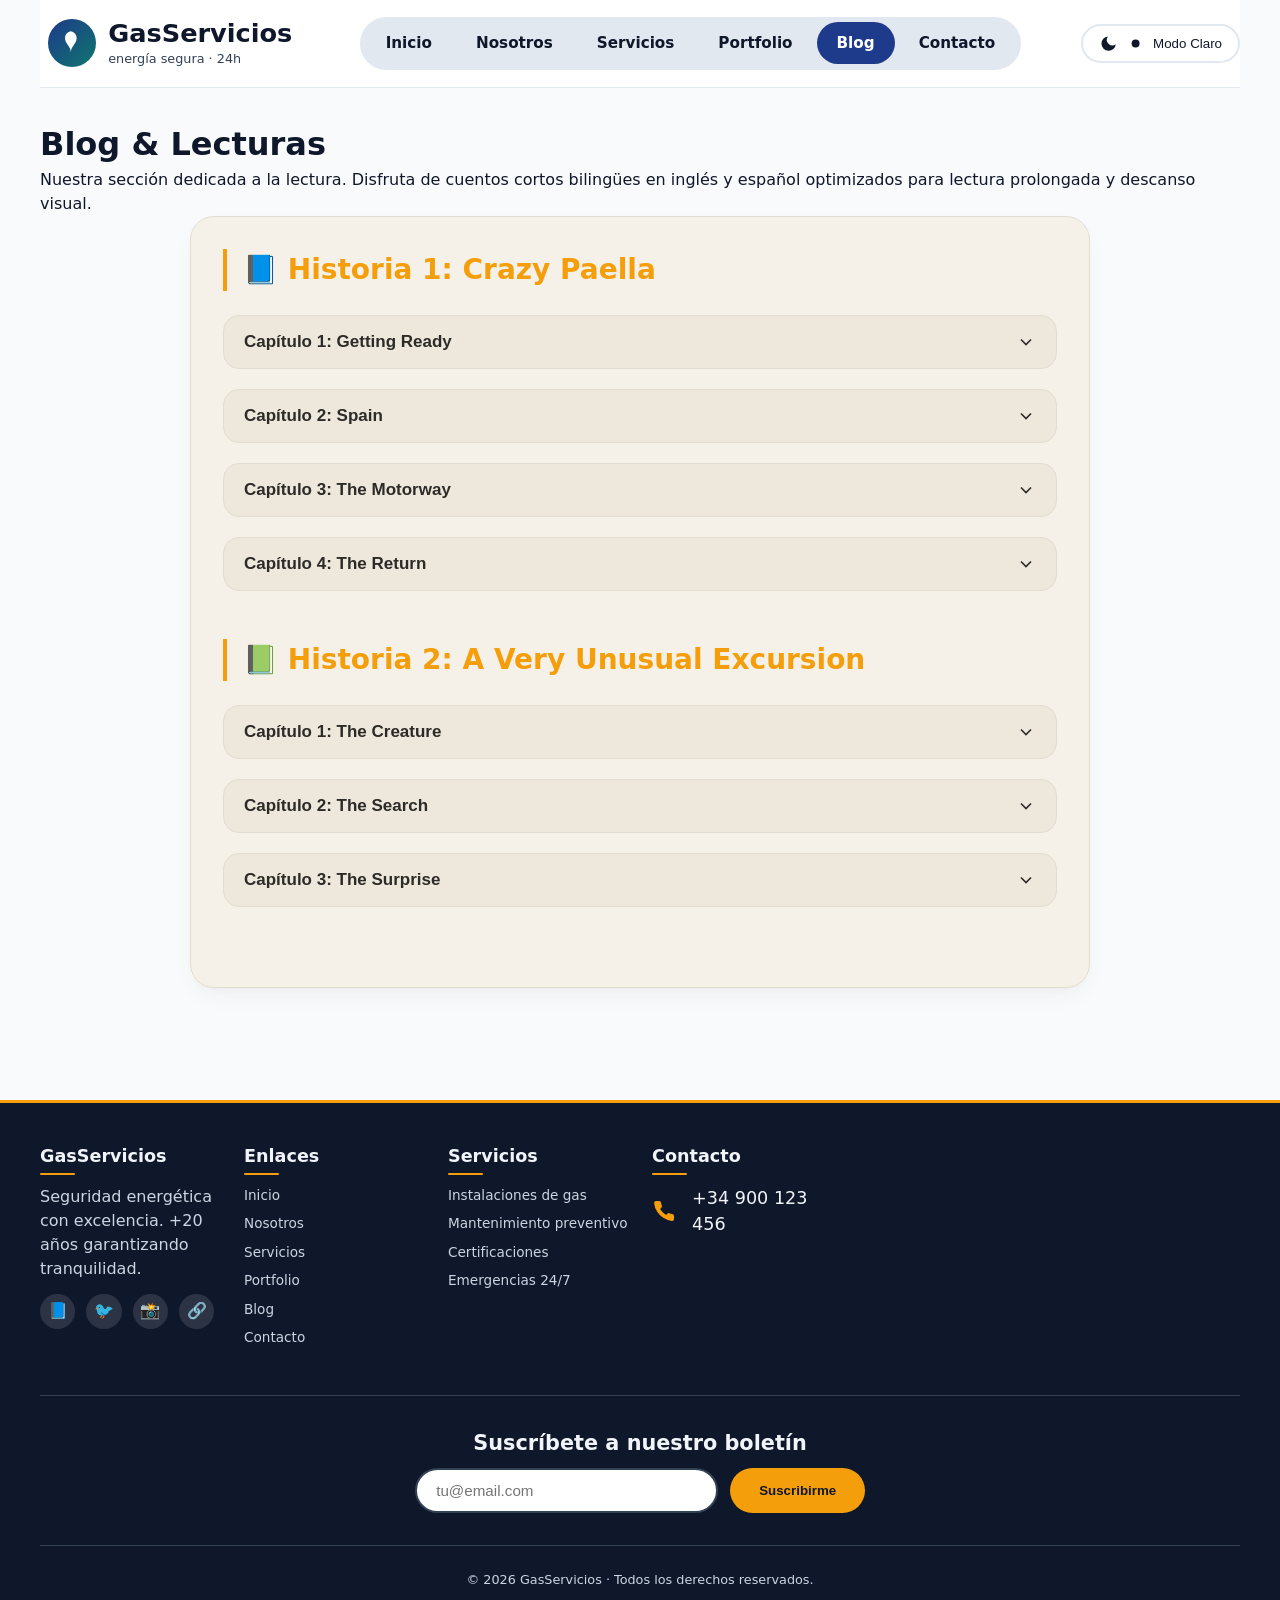
==== commit 4d95b199: "Update blog.html" ====
--- a/blog.html
+++ b/blog.html
@@ -7,7 +7,7 @@
     <title>GasServicios | Blog y Lecturas</title>
 
 
-    <link rel="stylesheet" href="./css/estilos.css">
+    <link rel="stylesheet" href="./estilos.css">
 </head>
 <body>
     <div class="contenedor-web">
@@ -652,4 +652,4 @@
         })();
     </script>
 </body>
-</html>+</html>
--- a/estilos.css
+++ b/estilos.css
@@ -0,0 +1,1830 @@
+/* ================================================================
+   GASSERVICIOS - CSS UNIFICADO COMPLETO
+   Incluye: Header, Footer, Homepage, Nosotros, Contacto,
+   Módulo Verbos, Módulo Reloj, Módulo Lectura Bilingüe, Módulo Zettelkasten (CORREGIDO)
+   ================================================================ */
+
+/* ---------- VARIABLES CSS GLOBALES ---------- */
+:root {
+    /* Variables Corporativas - Modo Claro */
+    --fondo-cuerpo: #f8fafc;
+    --fondo-cabecera: #ffffff;
+    --fondo-pie: #0f172a;
+    --fondo-tarjeta: #ffffff;
+    --primario: #1e3a8a;
+    --primario-hover: #1e40af;
+    --acento: #f59e0b;
+    --acento-hover: #d97706;
+    --texto-principal: #0f172a;
+    --texto-secundario: #334155;
+    --texto-inverso: #f8fafc;
+    --borde-suave: #e2e8f0;
+    --sombra-media: 0 10px 25px -5px rgba(0,0,0,0.05), 0 8px 10px -6px rgba(0,0,0,0.02);
+    --radio-md: 1rem;
+    --radio-lg: 1.5rem;
+    --radio-full: 9999px;
+    --espaciado: clamp(1rem, 4vw, 2.5rem);
+    --ancho-maximo: 1280px;
+    --transicion: all 0.2s ease;
+    --footer-texto-principal: #f1f5f9;
+    --footer-texto-secundario: #cbd5e1;
+    --footer-enlace-hover: #fbbf24;
+    --footer-borde: #334155;
+
+    /* Módulo Verbos */
+    --color-etiqueta: #1e40af;
+    --fondo-input: #ffffff;
+    --fondo-input-borde: #cbd5e1;
+    --color-borde-fuerte: #64748b;
+    --color-acento-texto: #1e293b;
+    --fondo-frase: #fef3c7;
+    --fondo-frase-borde: #d97706;
+    --pronunciacion-color: #7c3aed;
+    --pronunciacion-fondo: #ede9fe;
+    --pronunciacion-borde: #6d28d9;
+    --negativo-fondo: #fecaca;
+    --negativo-borde: #dc2626;
+    --interrogativo-fondo: #bfdbfe;
+    --interrogativo-borde: #2563eb;
+    --badge-afirmativo-bg: #f59e0b;
+    --badge-afirmativo-texto: #1e293b;
+    --badge-negativo-bg: #dc2626;
+    --badge-negativo-texto: #ffffff;
+    --badge-interrogativo-bg: #2563eb;
+    --badge-interrogativo-texto: #ffffff;
+    --color-infinitivo-regular: #0284c7;
+    --color-infinitivo-irregular: #b45309;
+    --focus-ring: 0 0 0 3px rgba(245, 158, 11, 0.5);
+    --color-acordeon-fondo: #f1f5f9;
+    --color-acordeon-hover: #e2e8f0;
+
+    /* Módulo Reloj */
+    --fondo-reloj: #f1f5f9;
+    --cara-reloj: #e2e8f0;
+    --manecilla-reloj: #1e293b;
+    --centro-reloj: #ef4444;
+    --boton-audio: #3b82f6;
+    --boton-audio-hover: #2563eb;
+
+    /* Módulo Lectura Bilingüe */
+    --bg-lectura: #f5f1e8;
+    --borde-lectura: #e2ddd0;
+    --texto-lectura-en: #2d2b28;
+    --texto-lectura-es: #54504a;
+    --texto-pronunciacion: #4a632d;
+    --bg-acordeon: #ede8db;
+    --bg-acordeon-hover: #e2ddd0;
+    --font-serif: 'Georgia', 'Palatino', serif;
+    --font-sans: 'Inter', -apple-system, system-ui, sans-serif;
+    --line-height-loose: 1.8;
+
+    /* Módulo Zettelkasten */
+    --zk-azul-claro: #e0f2fe;
+    --zk-azul-medio: #3b82f6;
+    --zk-azul-oscuro: #1e3a8a;
+    --zk-naranja-claro: #fef3c7;
+    --zk-naranja-medio: #f59e0b;
+    --zk-naranja-oscuro: #b45309;
+    --zk-verde-suave: #dcfce7;
+    --zk-badge-fondo: #f1f5f9;
+}
+
+[data-tema="oscuro"] {
+    /* Variables Corporativas - Modo Oscuro */
+    --fondo-cuerpo: #0f172a;
+    --fondo-cabecera: #1e293b;
+    --fondo-pie: #020617;
+    --fondo-tarjeta: #1e293b;
+    --primario: #3b82f6;
+    --primario-hover: #60a5fa;
+    --acento: #fbbf24;
+    --acento-hover: #f59e0b;
+    --texto-principal: #f1f5f9;
+    --texto-secundario: #cbd5e1;
+    --texto-inverso: #0f172a;
+    --borde-suave: #334155;
+
+    /* Módulo Verbos */
+    --color-etiqueta: #fcd34d;
+    --fondo-input: #334155;
+    --fondo-input-borde: #64748b;
+    --color-borde-fuerte: #64748b;
+    --color-acento-texto: #0f172a;
+    --fondo-frase: #422006;
+    --fondo-frase-borde: #fbbf24;
+    --pronunciacion-color: #c4b5fd;
+    --pronunciacion-fondo: #312e5a;
+    --pronunciacion-borde: #8b5cf6;
+    --negativo-fondo: #451a1a;
+    --negativo-borde: #f87171;
+    --interrogativo-fondo: #1e3a5f;
+    --interrogativo-borde: #60a5fa;
+    --badge-afirmativo-bg: #fbbf24;
+    --badge-afirmativo-texto: #0f172a;
+    --badge-negativo-bg: #f87171;
+    --badge-negativo-texto: #0f172a;
+    --badge-interrogativo-bg: #60a5fa;
+    --badge-interrogativo-texto: #0f172a;
+    --color-infinitivo-regular: #38bdf8;
+    --color-infinitivo-irregular: #fbbf24;
+    --color-acordeon-fondo: #334155;
+    --color-acordeon-hover: #475569;
+
+    /* Módulo Reloj */
+    --fondo-reloj: #0f172a;
+    --cara-reloj: #2d3a4e;
+    --manecilla-reloj: #facc15;
+    --centro-reloj: #f87171;
+    --boton-audio: #60a5fa;
+    --boton-audio-hover: #3b82f6;
+
+    /* Módulo Lectura Bilingüe */
+    --bg-lectura: #1a1b1c;
+    --borde-lectura: #333333;
+    --texto-lectura-en: #cfcfcf;
+    --texto-lectura-es: #a0a0a0;
+    --texto-pronunciacion: #8fbc8f;
+    --bg-acordeon: #242526;
+    --bg-acordeon-hover: #2f3032;
+
+    /* Módulo Zettelkasten */
+    --zk-azul-claro: #1e293b;
+    --zk-azul-medio: #3b82f6;
+    --zk-azul-oscuro: #60a5fa;
+    --zk-naranja-claro: #451a03;
+    --zk-naranja-medio: #f59e0b;
+    --zk-naranja-oscuro: #fbbf24;
+    --zk-verde-suave: #064e3b;
+    --zk-badge-fondo: #334155;
+}
+
+/* ---------- RESET Y BASE ---------- */
+* { margin: 0; padding: 0; box-sizing: border-box; }
+
+body {
+    background: var(--fondo-cuerpo);
+    color: var(--texto-principal);
+    font-family: 'Inter', system-ui, -apple-system, 'Segoe UI', sans-serif;
+    line-height: 1.5;
+    overflow-x: hidden;
+    width: 100%;
+    transition: background var(--transicion), color var(--transicion);
+    -webkit-tap-highlight-color: transparent;
+}
+
+.contenedor-web {
+    max-width: var(--ancho-maximo);
+    margin: 0 auto;
+    padding: 0 var(--espaciado);
+    width: 100%;
+}
+
+html { scroll-behavior: smooth; }
+
+/* ---------- HEADER MODERNO ---------- */
+.cabecera {
+    position: sticky;
+    top: 0;
+    z-index: 1000;
+    background: var(--fondo-cabecera);
+    border-bottom: 1px solid var(--borde-suave);
+    transition: var(--transicion);
+}
+
+.cabecera-interna {
+    display: flex;
+    align-items: center;
+    justify-content: space-between;
+    gap: 1.5rem;
+    padding: 0.9rem 0;
+    flex-wrap: wrap;
+}
+
+.logo-enlace {
+    display: flex;
+    align-items: center;
+    gap: 0.75rem;
+    text-decoration: none;
+    border-radius: var(--radio-md);
+    padding: 0.25rem 0.5rem;
+    transition: var(--transicion);
+}
+
+.logo-icono {
+    width: 48px;
+    height: 48px;
+    background: linear-gradient(135deg, var(--primario), #0f766e);
+    border-radius: 50%;
+    display: flex;
+    align-items: center;
+    justify-content: center;
+    flex-shrink: 0;
+}
+
+.logo-icono svg { width: 28px; height: 28px; fill: white; }
+
+.texto-logo h1 {
+    font-size: 1.6rem;
+    font-weight: 700;
+    color: var(--texto-principal);
+    line-height: 1.2;
+}
+
+.texto-logo p {
+    font-size: 0.8rem;
+    color: var(--texto-secundario);
+    font-weight: 500;
+}
+
+/* Navegación Escritorio */
+.nav-escritorio { display: flex; align-items: center; }
+
+.lista-nav {
+    display: flex;
+    gap: 0.25rem;
+    list-style: none;
+    background: var(--borde-suave);
+    padding: 0.35rem;
+    border-radius: 3rem;
+}
+
+.enlace-nav {
+    display: inline-block;
+    padding: 0.6rem 1.25rem;
+    font-weight: 600;
+    font-size: 0.95rem;
+    color: var(--texto-principal);
+    text-decoration: none;
+    border-radius: 2rem;
+    transition: var(--transicion);
+}
+
+.enlace-nav:hover, .enlace-nav.activo {
+    background: var(--primario);
+    color: white;
+}
+
+.controles {
+    display: flex;
+    align-items: center;
+    gap: 0.8rem;
+}
+
+.boton-tema {
+    display: inline-flex;
+    align-items: center;
+    gap: 0.5rem;
+    padding: 0.5rem 1rem;
+    background: transparent;
+    border: 2px solid var(--borde-suave);
+    border-radius: var(--radio-full);
+    font-weight: 500;
+    cursor: pointer;
+    color: var(--texto-principal);
+    transition: var(--transicion);
+}
+
+.boton-tema svg { width: 1.2rem; height: 1.2rem; fill: currentColor; }
+
+.boton-hamburguesa {
+    display: none;
+    flex-direction: column;
+    gap: 6px;
+    background: transparent;
+    border: none;
+    cursor: pointer;
+    padding: 0.5rem;
+    border-radius: 0.75rem;
+}
+
+.linea-ham {
+    width: 28px;
+    height: 2.5px;
+    background: var(--texto-principal);
+    border-radius: 4px;
+    transition: 0.2s;
+}
+
+/* Menú Lateral Móvil */
+.overlay-menu {
+    position: fixed;
+    inset: 0;
+    background: rgba(0, 0, 0, 0.5);
+    backdrop-filter: blur(4px);
+    z-index: 1040;
+    visibility: hidden;
+    opacity: 0;
+    transition: 0.25s;
+}
+
+.overlay-menu.visible { visibility: visible; opacity: 1; }
+
+.menu-lateral {
+    position: fixed;
+    top: 0;
+    right: -100%;
+    width: min(85%, 320px);
+    height: 100vh;
+    background: var(--fondo-cabecera);
+    z-index: 1050;
+    padding: 5rem 1.5rem 2rem;
+    display: flex;
+    flex-direction: column;
+    gap: 2rem;
+    transition: right 0.3s cubic-bezier(0.2, 0.9, 0.4, 1.1);
+    box-shadow: -5px 0 30px rgba(0, 0, 0, 0.2);
+    border-left: 1px solid var(--borde-suave);
+    overflow-y: auto;
+}
+
+.menu-lateral.abierto { right: 0; }
+
+.lista-menu-lateral {
+    list-style: none;
+    display: flex;
+    flex-direction: column;
+    gap: 0.5rem;
+}
+
+.enlace-menu-movil {
+    display: flex;
+    align-items: center;
+    gap: 0.8rem;
+    padding: 1rem 1.2rem;
+    border-radius: var(--radio-md);
+    font-weight: 600;
+    text-decoration: none;
+    color: var(--texto-principal);
+    transition: 0.2s;
+}
+
+.enlace-menu-movil.activo, .enlace-menu-movil:hover {
+    background: var(--primario);
+    color: white;
+}
+
+.boton-cerrar {
+    position: absolute;
+    top: 1rem;
+    right: 1rem;
+    background: transparent;
+    border: none;
+    font-size: 1.8rem;
+    cursor: pointer;
+    color: var(--texto-principal);
+}
+
+/* ---------- MAIN ---------- */
+main { padding: 2rem 0 4rem; }
+
+/* ================================================================ */
+/* HOMEPAGE (INDEX) */
+/* ================================================================ */
+.hero-inicio {
+    background: linear-gradient(135deg, var(--fondo-tarjeta) 0%, var(--fondo-cuerpo) 100%);
+    border-radius: var(--radio-lg);
+    padding: 4rem 2rem;
+    margin-bottom: 3rem;
+    border: 1px solid var(--borde-suave);
+    box-shadow: var(--sombra-media);
+    text-align: center;
+    position: relative;
+    overflow: hidden;
+}
+
+.hero-inicio::before {
+    content: '';
+    position: absolute;
+    top: -50%;
+    right: -10%;
+    width: 400px;
+    height: 400px;
+    background: radial-gradient(circle, rgba(59, 130, 246, 0.1) 0%, transparent 70%);
+    border-radius: 50%;
+    z-index: 0;
+}
+
+.hero-contenido {
+    position: relative;
+    z-index: 1;
+    max-width: 800px;
+    margin: 0 auto;
+}
+
+.hero-inicio h1 {
+    font-size: clamp(2rem, 5vw, 3.5rem);
+    color: var(--primario);
+    margin-bottom: 1.5rem;
+    line-height: 1.1;
+    font-weight: 800;
+}
+
+.hero-inicio p {
+    font-size: 1.2rem;
+    color: var(--texto-secundario);
+    margin-bottom: 2rem;
+}
+
+.hero-botones {
+    display: flex;
+    gap: 1rem;
+    justify-content: center;
+    flex-wrap: wrap;
+}
+
+.btn {
+    display: inline-block;
+    padding: 0.8rem 2rem;
+    border-radius: var(--radio-full);
+    font-weight: 700;
+    text-decoration: none;
+    transition: var(--transicion);
+    font-size: 1.1rem;
+    border: 2px solid transparent;
+}
+
+.btn-principal { background: var(--primario); color: white; }
+.btn-principal:hover { background: var(--primario-hover); transform: translateY(-2px); }
+
+.btn-secundario {
+    background: transparent;
+    color: var(--texto-principal);
+    border-color: var(--borde-suave);
+}
+
+.btn-secundario:hover {
+    border-color: var(--primario);
+    color: var(--primario);
+}
+
+.seccion-titulo { text-align: center; margin-bottom: 2.5rem; }
+.seccion-titulo h2 { font-size: 2.2rem; color: var(--texto-principal); margin-bottom: 0.5rem; }
+.seccion-titulo p { color: var(--texto-secundario); font-size: 1.1rem; }
+
+.grid-servicios {
+    display: grid;
+    grid-template-columns: repeat(auto-fit, minmax(300px, 1fr));
+    gap: 2rem;
+    margin-bottom: 4rem;
+}
+
+.tarjeta-servicio {
+    background: var(--fondo-tarjeta);
+    border-radius: var(--radio-md);
+    padding: 2rem;
+    border: 1px solid var(--borde-suave);
+    transition: transform 0.3s, box-shadow 0.3s;
+    display: flex;
+    flex-direction: column;
+    align-items: flex-start;
+}
+
+.tarjeta-servicio:hover {
+    transform: translateY(-8px);
+    box-shadow: var(--sombra-media);
+    border-color: var(--acento);
+}
+
+.icono-servicio {
+    width: 60px;
+    height: 60px;
+    background: rgba(59, 130, 246, 0.1);
+    border-radius: 12px;
+    display: flex;
+    align-items: center;
+    justify-content: center;
+    font-size: 2rem;
+    margin-bottom: 1.5rem;
+}
+
+.tarjeta-servicio h3 {
+    font-size: 1.4rem;
+    color: var(--primario);
+    margin-bottom: 1rem;
+}
+
+.tarjeta-servicio p {
+    color: var(--texto-secundario);
+    margin-bottom: 1.5rem;
+    flex-grow: 1;
+}
+
+.enlace-flecha {
+    color: var(--acento);
+    font-weight: 700;
+    text-decoration: none;
+    display: inline-flex;
+    align-items: center;
+    gap: 0.5rem;
+    transition: gap 0.2s;
+}
+
+.tarjeta-servicio:hover .enlace-flecha { gap: 0.8rem; }
+
+.cta-confianza {
+    background: var(--primario);
+    border-radius: var(--radio-lg);
+    padding: 3rem 2rem;
+    text-align: center;
+    color: white;
+    position: relative;
+    overflow: hidden;
+}
+
+.cta-confianza h2 { font-size: 2rem; margin-bottom: 1rem; color: white; }
+.cta-confianza p {
+    font-size: 1.1rem;
+    opacity: 0.9;
+    margin-bottom: 2rem;
+    max-width: 600px;
+    margin-left: auto;
+    margin-right: auto;
+}
+
+.btn-acento { background: var(--acento); color: #0f172a; }
+.btn-acento:hover { background: var(--acento-hover); transform: scale(1.05); }
+
+/* ================================================================ */
+/* PÁGINA NOSOTROS */
+/* ================================================================ */
+.hero-nosotros {
+    background: linear-gradient(135deg, var(--fondo-tarjeta) 0%, var(--fondo-cuerpo) 100%);
+    border-radius: var(--radio-lg);
+    padding: 2.5rem;
+    margin-bottom: 2rem;
+    border: 1px solid var(--borde-suave);
+    box-shadow: var(--sombra-media);
+    text-align: center;
+}
+
+.hero-nosotros h1 { font-size: 2.5rem; color: var(--primario); margin-bottom: 1rem; }
+
+.grid-valores {
+    display: grid;
+    grid-template-columns: repeat(auto-fit, minmax(280px, 1fr));
+    gap: 2rem;
+    margin: 2.5rem 0;
+}
+
+.tarjeta-valor {
+    background: var(--fondo-tarjeta);
+    border-radius: var(--radio-md);
+    padding: 1.8rem;
+    border: 1px solid var(--borde-suave);
+    transition: transform 0.2s, box-shadow 0.2s;
+    text-align: center;
+}
+
+.tarjeta-valor:hover { transform: translateY(-5px); box-shadow: var(--sombra-media); }
+.tarjeta-valor .icono-grande { font-size: 2.8rem; margin-bottom: 1rem; }
+.tarjeta-valor h3 { color: var(--primario); margin-bottom: 0.8rem; font-size: 1.4rem; }
+
+.cronologia {
+    background: var(--fondo-tarjeta);
+    border-radius: var(--radio-lg);
+    padding: 2rem;
+    margin: 2rem 0;
+    border: 1px solid var(--borde-suave);
+}
+
+.cronologia h2 { color: var(--primario); margin-bottom: 1.5rem; text-align: center; }
+
+.lista-hitos { display: flex; flex-direction: column; gap: 1.2rem; }
+
+.hito {
+    display: flex;
+    gap: 1rem;
+    align-items: baseline;
+    flex-wrap: wrap;
+    padding: 0.8rem;
+    border-left: 4px solid var(--acento);
+    background: rgba(245, 158, 11, 0.05);
+    border-radius: var(--radio-md);
+}
+
+.hito-ano {
+    font-weight: 800;
+    font-size: 1.2rem;
+    color: var(--acento);
+    min-width: 85px;
+}
+
+/* ================================================================ */
+/* PÁGINA DE CONTACTO */
+/* ================================================================ */
+.hero-seccion {
+    background: linear-gradient(135deg, var(--fondo-tarjeta) 0%, var(--fondo-cuerpo) 100%);
+    border-radius: var(--radio-lg);
+    padding: 3rem 2rem;
+    margin-bottom: 3rem;
+    border: 1px solid var(--borde-suave);
+    box-shadow: var(--sombra-media);
+    text-align: center;
+}
+
+.hero-seccion h1 { font-size: 2.5rem; color: var(--primario); margin-bottom: 1rem; }
+.hero-seccion p {
+    font-size: 1.1rem;
+    color: var(--texto-secundario);
+    max-width: 700px;
+    margin: 0 auto;
+}
+
+.contacto-contenedor {
+    display: grid;
+    grid-template-columns: 1fr;
+    gap: 2rem;
+    background: var(--fondo-tarjeta);
+    border-radius: var(--radio-lg);
+    padding: 2.5rem;
+    border: 1px solid var(--borde-suave);
+    box-shadow: var(--sombra-media);
+}
+
+@media (min-width: 800px) {
+    .contacto-contenedor { grid-template-columns: 1fr 1fr; }
+}
+
+.contacto-info h2 { font-size: 1.8rem; margin-bottom: 1rem; color: var(--primario); }
+
+.contacto-item {
+    display: flex;
+    align-items: center;
+    gap: 1rem;
+    margin-bottom: 1.5rem;
+    font-size: 1.1rem;
+}
+
+.contacto-item svg { width: 24px; height: 24px; fill: var(--acento); flex-shrink: 0; }
+
+.formulario-contacto { display: flex; flex-direction: column; gap: 1rem; }
+.form-grupo { display: flex; flex-direction: column; gap: 0.4rem; }
+.form-grupo label { font-weight: 600; font-size: 0.9rem; }
+.form-grupo input, .form-grupo textarea {
+    padding: 0.8rem 1rem;
+    border-radius: 0.5rem;
+    border: 1px solid var(--borde-suave);
+    background: var(--fondo-cuerpo);
+    color: var(--texto-principal);
+    font-family: inherit;
+}
+.form-grupo textarea { resize: vertical; min-height: 120px; }
+
+.btn-enviar {
+    background: var(--primario);
+    color: white;
+    padding: 0.8rem 2rem;
+    border: none;
+    border-radius: var(--radio-full);
+    font-weight: 600;
+    cursor: pointer;
+    transition: 0.2s;
+    align-self: flex-start;
+}
+
+.btn-enviar:hover { background: var(--primario-hover); transform: translateY(-2px); }
+
+/* ================================================================ */
+/* MÓDULO VERBOS */
+/* ================================================================ */
+.seccion-verbos-container { margin-top: 2rem; }
+
+.hero-portfolio {
+    text-align: center;
+    margin-bottom: 3rem;
+    background: linear-gradient(135deg, var(--fondo-tarjeta) 0%, var(--fondo-cuerpo) 100%);
+    padding: 3rem 2rem;
+    border-radius: var(--radio-lg);
+    border: 1px solid var(--borde-suave);
+}
+
+.hero-portfolio h1 { color: var(--primario); font-size: 2.5rem; margin-bottom: 1rem; }
+.hero-portfolio p {
+    color: var(--texto-secundario);
+    max-width: 700px;
+    margin: 0 auto;
+    font-size: 1.1rem;
+}
+
+.panel-herramientas {
+    background: var(--fondo-tarjeta);
+    border-radius: var(--radio-lg);
+    padding: 1.5rem 2rem;
+    margin-bottom: 2rem;
+    box-shadow: var(--sombra-media);
+    display: flex;
+    flex-wrap: wrap;
+    gap: 2rem;
+    align-items: flex-end;
+    border: 1px solid var(--borde-suave);
+}
+
+.grupo-filtro { flex: 3; min-width: 220px; }
+.grupo-filtro label {
+    display: block;
+    margin-bottom: 0.5rem;
+    font-weight: 700;
+    color: var(--color-etiqueta);
+    font-size: 0.95rem;
+}
+
+.grupo-filtro input {
+    width: 100%;
+    padding: 12px 18px;
+    border: 2px solid var(--fondo-input-borde);
+    border-radius: 40px;
+    font-size: 1rem;
+    background: var(--fondo-input);
+    color: var(--texto-principal);
+    transition: all 0.2s;
+    font-weight: 500;
+}
+
+.grupo-filtro input:focus {
+    outline: none;
+    border-color: var(--acento);
+    box-shadow: var(--focus-ring);
+}
+
+.grupo-velocidad { flex: 2; min-width: 220px; }
+.grupo-velocidad label {
+    display: block;
+    margin-bottom: 0.5rem;
+    font-weight: 700;
+    color: var(--color-etiqueta);
+    font-size: 0.95rem;
+}
+
+.control-velocidad { display: flex; align-items: center; gap: 1rem; flex-wrap: wrap; }
+.control-velocidad input { flex: 2; accent-color: var(--acento); cursor: pointer; min-width: 120px; }
+
+.valor-velocidad {
+    font-weight: 800;
+    background: var(--acento);
+    color: var(--color-acento-texto);
+    padding: 6px 14px;
+    border-radius: 40px;
+    min-width: 60px;
+    text-align: center;
+    font-size: 0.95rem;
+}
+
+.contador-verbos {
+    background: var(--acento);
+    color: var(--color-acento-texto);
+    padding: 8px 18px;
+    border-radius: 40px;
+    font-weight: 800;
+    font-size: 0.95rem;
+    box-shadow: 0 2px 6px rgba(0, 0, 0, 0.15);
+}
+
+.grilla-verbos {
+    display: grid;
+    grid-template-columns: repeat(auto-fill, minmax(360px, 1fr));
+    gap: 1.8rem;
+    margin-top: 1rem;
+    margin-bottom: 2rem;
+}
+
+.tarjeta-verbo {
+    background: var(--fondo-tarjeta);
+    border-radius: var(--radio-md);
+    padding: 1.3rem;
+    box-shadow: var(--sombra-media);
+    transition: transform 0.25s ease, box-shadow 0.3s;
+    border: 1px solid var(--borde-suave);
+    border-left: 6px solid var(--acento);
+    animation: aparecer 0.4s ease;
+    word-wrap: break-word;
+    overflow-wrap: break-word;
+}
+
+.tarjeta-verbo:hover {
+    transform: translateY(-6px);
+    box-shadow: 0 12px 28px -6px rgba(0, 0, 0, 0.15);
+    border-color: var(--acento);
+}
+
+@keyframes aparecer {
+    from { opacity: 0; transform: translateY(20px); }
+    to { opacity: 1; transform: translateY(0); }
+}
+
+.cabecera-verbo {
+    display: flex;
+    align-items: center;
+    justify-content: space-between;
+    flex-wrap: wrap;
+    margin-bottom: 1rem;
+    border-bottom: 2px solid var(--borde-suave);
+    padding-bottom: 0.8rem;
+    gap: 0.5rem;
+}
+
+.cabecera-verbo .nombre-verbo { font-size: 1.7rem; font-weight: 800; letter-spacing: -0.5px; }
+.tarjeta-verbo-regular .nombre-verbo { color: var(--color-infinitivo-regular); }
+.tarjeta-verbo-irregular .nombre-verbo { color: var(--color-infinitivo-irregular); }
+
+.significado-verbo {
+    font-size: 0.9rem;
+    font-weight: 600;
+    background: rgba(245, 158, 11, 0.15);
+    padding: 5px 12px;
+    border-radius: 30px;
+    color: var(--texto-principal);
+    border: 1px solid var(--acento);
+}
+
+.boton-audio {
+    background: var(--acento);
+    border: none;
+    border-radius: 40px;
+    padding: 7px 14px;
+    cursor: pointer;
+    font-size: 0.85rem;
+    font-weight: 700;
+    transition: all 0.2s;
+    color: var(--color-acento-texto);
+    display: inline-flex;
+    align-items: center;
+    gap: 6px;
+}
+
+.boton-audio:hover { transform: scale(1.04); filter: brightness(1.1); }
+
+.tabla-conjugacion {
+    width: 100%;
+    border-collapse: collapse;
+    font-size: 0.9rem;
+    margin-top: 0.8rem;
+    table-layout: fixed;
+}
+
+.tabla-conjugacion td {
+    padding: 8px 4px;
+    border-bottom: 1px solid var(--borde-suave);
+    vertical-align: top;
+    word-break: break-word;
+}
+
+.tabla-conjugacion tr:last-child td { border-bottom: none; }
+
+.etiqueta-tiempo {
+    font-weight: 700;
+    color: var(--color-etiqueta);
+    width: 45%;
+    font-size: 0.85rem;
+}
+
+.tabla-conjugacion td:last-child {
+    font-weight: 600;
+    color: var(--texto-principal);
+    text-align: right;
+    width: 55%;
+}
+
+.seccion-pasado {
+    background: var(--fondo-tarjeta);
+    border-radius: var(--radio-lg);
+    padding: 2rem;
+    margin-top: 2rem;
+    box-shadow: var(--sombra-media);
+    border: 1px solid var(--borde-suave);
+}
+
+.seccion-pasado h2 {
+    display: flex;
+    align-items: center;
+    gap: 12px;
+    font-size: 1.8rem;
+    margin-bottom: 1.5rem;
+    color: var(--primario);
+    border-left: 6px solid var(--acento);
+    padding-left: 20px;
+}
+
+.subtitulo-frases { display: flex; gap: 0.8rem; margin-bottom: 1.8rem; flex-wrap: wrap; }
+.chip-categoria { padding: 7px 18px; border-radius: 40px; font-weight: 700; font-size: 0.85rem; }
+.chip-afirmativo { background: var(--badge-afirmativo-bg); color: var(--badge-afirmativo-texto); }
+.chip-negativo { background: var(--badge-negativo-bg); color: var(--badge-negativo-texto); }
+.chip-interrogativo { background: var(--badge-interrogativo-bg); color: var(--badge-interrogativo-texto); }
+
+.grilla-frases {
+    display: grid;
+    grid-template-columns: repeat(auto-fill, minmax(320px, 1fr));
+    gap: 1.4rem;
+}
+
+.tarjeta-frase {
+    border-radius: var(--radio-md);
+    padding: 1.3rem;
+    transition: transform 0.2s, box-shadow 0.2s;
+    border: 1px solid transparent;
+    word-wrap: break-word;
+    overflow-wrap: break-word;
+}
+
+.tarjeta-frase.afirmativa { background: var(--fondo-frase); border-color: var(--fondo-frase-borde); }
+.tarjeta-frase.negativa { background: var(--negativo-fondo); border-color: var(--negativo-borde); }
+.tarjeta-frase.interrogativa { background: var(--interrogativo-fondo); border-color: var(--interrogativo-borde); }
+.tarjeta-frase:hover { transform: translateX(5px); box-shadow: var(--sombra-media); }
+
+.badge-pasado {
+    display: inline-block;
+    font-size: 0.75rem;
+    font-weight: 800;
+    padding: 5px 14px;
+    border-radius: 30px;
+    margin-bottom: 12px;
+    text-transform: uppercase;
+}
+
+.badge-afirmativo { background: var(--badge-afirmativo-bg); color: var(--badge-afirmativo-texto); }
+.badge-negativo { background: var(--badge-negativo-bg); color: var(--badge-negativo-texto); }
+.badge-interrogativo { background: var(--badge-interrogativo-bg); color: var(--badge-interrogativo-texto); }
+
+.texto-ingles { font-size: 1.2rem; font-weight: 700; margin: 8px 0; color: var(--texto-principal); line-height: 1.4; }
+.texto-ingles strong { background: rgba(245, 158, 11, 0.35); padding: 2px 6px; border-radius: 6px; color: inherit; }
+
+.pronunciacion {
+    font-size: 0.9rem;
+    font-family: monospace;
+    background: var(--pronunciacion-fondo);
+    padding: 6px 10px;
+    border-radius: 8px;
+    display: block;
+    margin: 8px 0;
+    color: var(--pronunciacion-color);
+    font-weight: 600;
+    border: 1px solid var(--pronunciacion-borde);
+}
+
+.texto-espanol {
+    font-size: 0.95rem;
+    color: var(--texto-secundario);
+    font-style: italic;
+    margin-top: 10px;
+    border-top: 2px dashed var(--borde-suave);
+    padding-top: 10px;
+    font-weight: 500;
+}
+
+.sin-resultados {
+    grid-column: 1 / -1;
+    text-align: center;
+    padding: 3rem;
+    font-size: 1.3rem;
+    font-weight: 600;
+    background: var(--fondo-tarjeta);
+    border-radius: var(--radio-lg);
+    color: var(--primario);
+    border: 2px dashed var(--borde-suave);
+}
+
+/* Acordeones Nativos Verbos */
+.contenedor-cuadricula { display: grid; gap: 1rem; grid-template-columns: 1fr; }
+@media (min-width: 768px) { .contenedor-cuadricula { grid-template-columns: repeat(2, 1fr); gap: 1.5rem; } }
+
+article {
+    background-color: var(--fondo-tarjeta);
+    border-radius: var(--radio-md);
+    padding: 1.5rem;
+    box-shadow: var(--sombra-media);
+    border: 1px solid var(--borde-suave);
+    display: flex;
+    flex-direction: column;
+    transition: transform 0.2s ease, box-shadow 0.2s ease;
+}
+
+article:active { transform: scale(0.99); }
+article:nth-child(odd) { border-top: 0.3rem solid var(--primario); }
+article:nth-child(even) { border-top: 0.3rem solid var(--acento); }
+
+h3 { font-size: 1.625rem; color: var(--primario); margin-bottom: 0.25rem; }
+h4 { font-size: 1rem; margin: 0; color: var(--texto-principal); font-weight: 600; }
+.traduccion-pronunciacion { font-size: 0.95rem; font-weight: 500; margin-bottom: 1.2rem; color: var(--texto-secundario); }
+
+details {
+    background-color: var(--color-acordeon-fondo);
+    border-radius: 0.5rem;
+    margin-bottom: 0.75rem;
+    overflow: hidden;
+    flex-grow: 1;
+    transition: all 0.2s ease;
+}
+
+summary {
+    padding: 0.875rem 1rem;
+    font-weight: 600;
+    cursor: pointer;
+    list-style: none;
+    display: flex;
+    justify-content: space-between;
+    align-items: center;
+    min-height: 48px;
+    color: var(--texto-principal);
+}
+
+summary::-webkit-details-marker { display: none; }
+summary::after { content: '+'; font-size: 1.25rem; font-weight: 700; transition: transform 0.2s ease; }
+details[open] summary::after { content: '-'; }
+summary:active, summary:hover { background-color: var(--color-acordeon-hover); }
+
+.contenido-acordeon {
+    padding: 1rem;
+    border-top: 1px solid var(--borde-suave);
+    background-color: var(--fondo-tarjeta);
+}
+
+/* Acordeones de Resumen */
+.acordeon-resumen {
+    background-color: var(--color-acordeon-fondo);
+    border-radius: 0.75rem;
+    margin-bottom: 1rem;
+    overflow: hidden;
+    border: 1px solid var(--borde-suave);
+}
+
+.acordeon-resumen summary {
+    background-color: var(--primario);
+    color: white;
+    padding: 1rem;
+    font-size: 1.125rem;
+}
+
+.acordeon-resumen summary::after { color: white; }
+.acordeon-resumen summary:hover { background-color: var(--primario-hover); }
+
+.lista-verbos-resumen { display: flex; flex-direction: column; gap: 0.75rem; }
+
+.item-verbo-resumen {
+    display: flex;
+    flex-wrap: wrap;
+    justify-content: space-between;
+    align-items: center;
+    padding: 0.75rem;
+    background-color: var(--fondo-tarjeta);
+    border-radius: 0.5rem;
+    border: 1px solid var(--borde-suave);
+    gap: 0.5rem;
+}
+
+.verbo-infinitivo { font-weight: 700; color: var(--primario); font-size: 1rem; min-width: 80px; }
+.verbo-conjugaciones { display: flex; flex-wrap: wrap; gap: 0.5rem; flex: 1; justify-content: flex-end; }
+
+.conjugacion-item {
+    display: flex;
+    flex-direction: column;
+    background-color: var(--color-acordeon-fondo);
+    padding: 0.4rem 0.6rem;
+    border-radius: 0.375rem;
+    font-size: 0.8rem;
+}
+
+.conjugacion-tiempo {
+    font-size: 0.7rem;
+    color: var(--texto-secundario);
+    text-transform: uppercase;
+    margin-bottom: 0.2rem;
+}
+
+.conjugacion-valor { font-weight: 600; font-family: 'Courier New', monospace; color: var(--texto-principal); }
+.verbo-traduccion { font-size: 0.85rem; color: var(--texto-secundario); font-style: italic; }
+
+@media (max-width: 480px) {
+    .item-verbo-resumen { flex-direction: column; align-items: stretch; }
+    .verbo-conjugaciones { justify-content: flex-start; margin-top: 0.5rem; }
+    .conjugacion-item { flex: 1; text-align: center; }
+}
+
+.conjugacion-destacada {
+    font-weight: 700;
+    color: var(--primario);
+    margin-bottom: 0.75rem;
+    display: block;
+    font-size: 1.05rem;
+    font-family: 'Courier New', monospace;
+}
+
+.lista-ejemplos { list-style: none; }
+.lista-ejemplos li {
+    margin-bottom: 1rem;
+    font-size: 0.95rem;
+    padding-left: 0.75rem;
+    border-left: 3px solid var(--borde-suave);
+}
+
+.etiqueta-forma {
+    font-weight: 700;
+    color: var(--texto-secundario);
+    font-size: 0.75rem;
+    text-transform: uppercase;
+    display: inline-block;
+    margin-bottom: 0.35rem;
+    background-color: var(--color-acordeon-fondo);
+    padding: 0.2rem 0.5rem;
+    border-radius: 0.25rem;
+}
+
+.texto-frase { margin-bottom: 0.25rem; display: block; font-size: 0.95rem; line-height: 1.4; color: var(--texto-principal); }
+.texto-traduccion { font-style: italic; font-size: 0.85rem; display: block; color: var(--texto-secundario); }
+
+/* ================================================================ */
+/* MÓDULO RELOJ ANALÓGICO + FRASES */
+/* ================================================================ */
+.seccion-reloj {
+    background: var(--fondo-tarjeta);
+    border-radius: 2rem;
+    padding: 2rem;
+    margin-bottom: 3rem;
+    border: 1px solid var(--borde-suave);
+    box-shadow: var(--sombra-media);
+}
+
+.titulo-reloj {
+    font-size: 1.4rem;
+    margin-bottom: 1.5rem;
+    font-weight: 600;
+    color: var(--primario);
+    display: flex;
+    justify-content: center;
+    align-items: center;
+    gap: 0.5rem;
+    text-align: center;
+}
+
+.demo-reloj { display: flex; flex-wrap: wrap; gap: 2rem; justify-content: center; align-items: center; }
+.reloj-analogico {
+    background: var(--fondo-reloj);
+    border-radius: 50%;
+    box-shadow: 0 10px 20px rgba(0, 0, 0, 0.1);
+    width: 200px;
+    height: 200px;
+    display: block;
+    margin: 0 auto;
+}
+
+canvas {
+    width: 100%;
+    height: 100%;
+    background: var(--cara-reloj);
+    border-radius: 50%;
+    display: block;
+}
+
+.reloj-info {
+    display: flex;
+    flex-direction: column;
+    align-items: center;
+    justify-content: center;
+    gap: 1rem;
+    text-align: center;
+}
+
+.hora-digital {
+    background: var(--fondo-reloj);
+    padding: 1rem 2rem;
+    border-radius: 1rem;
+    font-size: 2rem;
+    font-weight: 700;
+    font-family: monospace;
+    letter-spacing: 2px;
+    border: 1px solid var(--borde-suave);
+    color: var(--texto-principal);
+}
+
+.frase-hora {
+    font-size: 1.1rem;
+    font-weight: 600;
+    color: var(--texto-inverso);
+    background: var(--primario);
+    padding: 0.6rem 1.5rem;
+    border-radius: 2rem;
+    box-shadow: 0 4px 6px rgba(0, 0, 0, 0.1);
+}
+
+.seccion-frases { display: flex; flex-direction: column; gap: 1rem; }
+
+.elemento-acordeon {
+    background: var(--fondo-tarjeta);
+    border-radius: 1rem;
+    border: 1px solid var(--borde-suave);
+    overflow: hidden;
+    transition: var(--transicion);
+}
+
+.encabezado-acordeon {
+    display: flex;
+    flex-wrap: wrap;
+    align-items: center;
+    justify-content: space-between;
+    gap: 0.75rem;
+    padding: 1.2rem 1.5rem;
+    cursor: pointer;
+}
+
+.encabezado-acordeon:hover { background: var(--fondo-cuerpo); }
+.texto-encabezado { flex: 1; min-width: 0; }
+.texto-encabezado h3 { font-size: 1.1rem; font-weight: 600; color: var(--texto-principal); margin-bottom: 0.25rem; }
+.texto-encabezado p { font-size: 0.9rem; color: var(--texto-secundario); }
+
+.boton-audio-reloj {
+    background: var(--boton-audio);
+    border: none;
+    padding: 0.5rem 1rem;
+    border-radius: 2rem;
+    color: white;
+    font-weight: 500;
+    font-size: 0.85rem;
+    cursor: pointer;
+    display: inline-flex;
+    align-items: center;
+    gap: 0.4rem;
+    transition: 0.2s;
+    flex-shrink: 0;
+    z-index: 2;
+}
+
+.boton-audio-reloj:hover { background: var(--boton-audio-hover); transform: scale(1.05); }
+
+.icono-acordeon {
+    font-size: 1.2rem;
+    font-weight: bold;
+    color: var(--texto-secundario);
+    transition: transform 0.3s;
+    flex-shrink: 0;
+}
+
+.elemento-acordeon.activo .contenido-acordeon {
+    max-height: 800px;
+    padding: 0 1.5rem 1.5rem 1.5rem;
+    border-top: 1px solid var(--borde-suave);
+    margin-top: 0.5rem;
+}
+
+.elemento-acordeon.activo .icono-acordeon { transform: rotate(180deg); color: var(--primario); }
+
+.contenido-acordeon {
+    max-height: 0;
+    overflow: hidden;
+    transition: max-height 0.4s ease-in-out;
+    padding: 0 1.5rem;
+}
+
+.bloque-traduccion { margin-top: 1rem; display: flex; flex-direction: column; gap: 0.8rem; }
+.linea-traduccion { display: flex; flex-wrap: wrap; gap: 0.5rem; font-size: 0.95rem; align-items: baseline; }
+.etiqueta-idioma { font-weight: 600; min-width: 95px; color: var(--acento); }
+
+/* ================================================================ */
+/* MÓDULO LECTURA BILINGÜE */
+/* ================================================================ */
+.modulo-lectura {
+    background: var(--bg-lectura);
+    border-radius: var(--radio-lg);
+    padding: 2rem;
+    border: 1px solid var(--borde-lectura);
+    box-shadow: var(--sombra-media);
+    max-width: 900px;
+    margin: 0 auto;
+}
+
+.story-section { margin-bottom: 3rem; }
+.story-section h2 {
+    font-size: 1.75rem;
+    margin-bottom: 1.5rem;
+    color: var(--acento);
+    border-left: 4px solid var(--acento);
+    padding-left: 1rem;
+    font-weight: 600;
+}
+
+.accordion {
+    background: var(--bg-acordeon);
+    border: 1px solid var(--borde-lectura);
+    border-radius: var(--radio-md);
+    margin-bottom: 1.25rem;
+    overflow: hidden;
+    transition: var(--transicion);
+}
+
+.accordion-header {
+    width: 100%;
+    display: flex;
+    justify-content: space-between;
+    align-items: center;
+    padding: 1rem 1.25rem;
+    background: transparent;
+    border: none;
+    cursor: pointer;
+    font-size: 1.0625rem;
+    font-weight: 600;
+    color: var(--texto-lectura-en);
+    transition: background 0.2s;
+    text-align: left;
+}
+
+.accordion-header:hover { background: var(--bg-acordeon-hover); }
+
+.accordion-icon {
+    width: 1.25rem;
+    height: 1.25rem;
+    transition: transform 0.3s ease;
+    fill: none;
+    stroke: currentColor;
+    stroke-width: 2;
+}
+
+.accordion.open .accordion-icon { transform: rotate(180deg); color: var(--acento); }
+.accordion-body { max-height: 0; overflow: hidden; transition: max-height 0.4s ease; }
+.accordion.open .accordion-body { max-height: 20000px; }
+
+.accordion-content {
+    padding: 1.25rem 1.5rem;
+    border-top: 1px solid var(--borde-lectura);
+    background: var(--bg-lectura);
+}
+
+.en-text {
+    font-family: var(--font-serif);
+    font-size: 1.45rem;
+    color: var(--texto-lectura-en);
+    margin-bottom: 1rem;
+    line-height: var(--line-height-loose);
+    letter-spacing: 0.01em;
+}
+
+.pronunciation {
+    font-family: var(--font-sans);
+    font-size: 0.95rem;
+    color: var(--texto-pronunciacion);
+    background: var(--bg-acordeon-hover);
+    padding: 0.25rem 0.75rem;
+    border-radius: 6px;
+    display: inline-block;
+    margin: 0.5rem 0;
+    font-style: italic;
+    font-weight: 600;
+}
+
+.es-text {
+    font-family: var(--font-sans);
+    font-size: 1.2rem;
+    color: var(--texto-lectura-es);
+    line-height: var(--line-height-loose);
+    border-left: 3px solid #dcd3bd;
+    padding-left: 1rem;
+    margin-top: 0.5rem;
+    font-style: italic;
+}
+
+/* ================================================================ */
+/* MÓDULO ZETTELKASTEN (PKM) - CORREGIDO */
+/* 2 tarjetas en PC y tablet, 1 tarjeta en móvil */
+/* ================================================================ */
+.zettelkasten-wrapper { display: flex; flex-direction: column; gap: 1.5rem; }
+
+.zettelkasten-header {
+    display: flex;
+    justify-content: space-between;
+    align-items: center;
+    flex-wrap: wrap;
+    gap: 1rem;
+    background: var(--fondo-tarjeta);
+    padding: 1.5rem 2rem;
+    border-radius: var(--radio-lg);
+    border: 1px solid var(--borde-suave);
+    box-shadow: var(--sombra-media);
+}
+
+.zettelkasten-header h2 { font-size: 1.8rem; color: var(--zk-azul-oscuro); }
+
+.boton-estudio {
+    background: var(--zk-naranja-oscuro);
+    color: white;
+    border: none;
+    border-radius: 2rem;
+    padding: 0.6rem 1.2rem;
+    cursor: pointer;
+    font-weight: bold;
+    transition: 0.2s;
+}
+
+.boton-estudio.activo {
+    background: var(--zk-verde-suave);
+    color: var(--texto-principal);
+    border: 2px solid var(--zk-naranja-oscuro);
+}
+
+.boton-estudio:hover { transform: scale(1.05); }
+
+.indice-acordeon {
+    background-color: var(--fondo-tarjeta);
+    border-radius: var(--radio-lg);
+    border: 1px solid var(--borde-suave);
+    overflow: hidden;
+    box-shadow: var(--sombra-media);
+}
+
+.boton-indice {
+    width: 100%;
+    background: var(--zk-azul-claro);
+    border: none;
+    padding: 1rem 1.5rem;
+    font-weight: bold;
+    font-size: 1.1rem;
+    color: var(--zk-azul-oscuro);
+    cursor: pointer;
+    display: flex;
+    justify-content: space-between;
+    align-items: center;
+}
+
+.panel-indice {
+    max-height: 0;
+    overflow: hidden;
+    transition: max-height 0.4s;
+    background: var(--fondo-cuerpo);
+}
+
+.panel-indice.abierto { max-height: 60vh; overflow-y: auto; }
+.contenido-indice { padding: 1.5rem; display: flex; flex-wrap: wrap; gap: 0.5rem; }
+
+.chip-indice {
+    background: var(--zk-badge-fondo);
+    color: var(--zk-azul-oscuro);
+    padding: 0.4rem 0.8rem;
+    border-radius: 2rem;
+    font-size: 0.85rem;
+    cursor: pointer;
+    border: 1px solid var(--borde-suave);
+    transition: 0.2s;
+    font-weight: 500;
+}
+
+.chip-indice:hover { background: var(--zk-naranja-medio); color: white; border-color: var(--zk-naranja-medio); }
+
+/* Grid de tarjetas: 2 columnas en PC/tablet, 1 columna en móvil */
+.grilla-tarjetas {
+    display: grid;
+    grid-template-columns: repeat(2, 1fr);
+    gap: 1.5rem;
+}
+
+@media (max-width: 992px) {
+    .grilla-tarjetas {
+        grid-template-columns: 1fr;
+        gap: 1rem;
+    }
+}
+
+.tarjeta-zettel {
+    background-color: var(--fondo-tarjeta);
+    border-radius: 1rem;
+    border-left: 0.4rem solid var(--zk-azul-medio);
+    overflow: hidden;
+    box-shadow: var(--sombra-media);
+    display: flex;
+    flex-direction: column;
+    border-top: 1px solid var(--borde-suave);
+    border-right: 1px solid var(--borde-suave);
+    border-bottom: 1px solid var(--borde-suave);
+    width: 100%;
+    max-width: 100%;
+    overflow-x: auto;
+}
+
+.cabecera-zettel {
+    padding: 1rem 1.5rem;
+    background: var(--zk-azul-claro);
+    border-bottom: 1px solid var(--borde-suave);
+}
+
+.id-fecha { display: flex; justify-content: space-between; font-size: 0.75rem; color: var(--texto-secundario); margin-bottom: 0.5rem; 
+flex-wrap: wrap; 
+gap: 0.5rem; }
+
+
+.verbo-principal {
+    font-size: 1.3rem;
+    font-weight: 700;
+    color: var(--zk-azul-oscuro);
+    display: flex;
+    justify-content: space-between;
+    flex-wrap: wrap;
+    gap: 0.5rem;
+    align-items: center;
+}
+
+.traduccion { 
+    font-size: 0.95rem; 
+    font-weight: normal; 
+    color: var(--texto-principal);
+    word-break: break-word;
+}
+
+.pronunciacion-zettel {
+    background: var(--zk-naranja-claro);
+    padding: 0.2rem 0.6rem;
+    border-radius: 2rem;
+    font-size: 0.75rem;
+    font-family: monospace;
+    color: var(--zk-naranja-oscuro);
+    font-weight: bold;
+    display: inline-block;
+    word-break: break-word;
+}
+
+.conjugaciones-grid {
+    padding: 1rem 1.5rem;
+    display: grid;
+    grid-template-columns: 1fr 1fr;
+    gap: 0.5rem;
+    font-size: 0.85rem;
+    border-bottom: 1px solid var(--borde-suave);
+}
+
+@media (max-width: 480px) {
+    .conjugaciones-grid {
+        grid-template-columns: 1fr;
+        gap: 0.75rem;
+    }
+}
+
+.tiempo-item { display: flex; flex-direction: column; gap: 0.1rem;  word-break: break-word; }
+.tiempo-nombre { font-weight: 600; color: var(--zk-azul-medio); font-size: 0.7rem; text-transform: uppercase; letter-spacing: 0.5px; }
+
+.tiempo-valor {
+    font-size: 0.85rem;
+    font-weight: 500;
+    word-break: break-word;
+}
+
+.frase-ejemplo {
+    padding: 0.8rem 1rem;
+    background: var(--zk-verde-suave);
+    margin: 1rem 1.5rem;
+    border-radius: 0.5rem;
+    border: 1px solid var(--borde-suave);
+    word-break: break-word;
+    overflow-wrap: break-word;
+}
+
+.frase-en { font-weight: 600; font-size: 0.9rem; margin-bottom: 0.3rem;  word-break: break-word; }
+.frase-pron {
+    font-size: 0.7rem;
+    color: var(--zk-naranja-oscuro);
+    font-family: monospace;
+    margin-bottom: 0.3rem;
+    display: block;
+    word-break: break-word;
+}
+
+.frase-es {
+    font-size: 0.85rem;
+    color: var(--texto-secundario);
+    transition: filter 0.3s;
+    font-style: italic;
+    word-break: break-word;
+}
+
+.acordeon-extra { border-top: 1px solid var(--borde-suave); margin-top: auto; }
+
+.boton-acordeon-tarjeta {
+    width: 100%;
+    background: var(--fondo-cuerpo);
+    border: none;
+    padding: 0.8rem 1.5rem;
+    font-size: 0.85rem;
+    font-weight: 600;
+    color: var(--zk-naranja-oscuro);
+    cursor: pointer;
+    display: flex;
+    justify-content: space-between;
+    align-items: center;
+    transition: 0.2s;
+}
+
+.boton-acordeon-tarjeta:hover { background: var(--zk-naranja-claro); }
+
+.contenido-acordeon-tarjeta {
+    max-height: 0;
+    overflow: hidden;
+    transition: max-height 0.4s ease-in-out;
+    background: var(--fondo-tarjeta);
+}
+
+.contenido-acordeon-tarjeta.abierto { max-height: 800px; overflow-y: auto; }
+.mas-frases { padding: 1rem 1.5rem; display: flex; flex-direction: column; gap: 1rem; }
+
+.frase-tiempo { padding-bottom: 0.8rem; border-bottom: 1px dashed var(--borde-suave);word-break: break-word; }
+.frase-tiempo:last-child { border-bottom: none; padding-bottom: 0; }
+
+.tiempo-etiqueta {
+    font-weight: 700;
+    color: var(--zk-azul-medio);
+    font-size: 0.7rem;
+    display: block;
+    margin-bottom: 0.3rem;
+    text-transform: uppercase;
+}
+
+.clickable-audio {
+    cursor: pointer;
+    display: inline-block;
+    border-radius: 0.3rem;
+    transition: 0.2s;
+    padding: 0 0.2rem;
+}
+
+.clickable-audio:hover { background-color: var(--zk-azul-claro); transform: scale(1.02); color: var(--zk-azul-oscuro); }
+
+/* Modo Estudio */
+body.modo-estudio .traduccion, body.modo-estudio .frase-es {
+    filter: blur(5px);
+    cursor: pointer;
+    user-select: none;
+}
+
+body.modo-estudio .traduccion:hover, body.modo-estudio .frase-es:hover { filter: blur(2px); }
+body.modo-estudio .revelado { filter: blur(0) !important; }
+
+/* ================================================================ */
+/* FOOTER GLOBAL */
+/* ================================================================ */
+.pie-pagina {
+    background: var(--fondo-pie);
+    color: var(--footer-texto-principal);
+    margin-top: 3rem;
+    padding: 2.5rem 0 1.5rem;
+    border-top: 3px solid var(--acento);
+}
+
+.footer-grid {
+    display: grid;
+    gap: 2rem 1.5rem;
+    grid-template-columns: 1fr;
+}
+
+@media (min-width: 48rem) { .footer-grid { grid-template-columns: repeat(2, 1fr); } }
+@media (min-width: 80rem) { .footer-grid { grid-template-columns: repeat(6, 1fr); } }
+
+.bloque-footer h4 {
+    font-size: 1.1rem;
+    font-weight: 700;
+    margin-bottom: 1rem;
+    color: var(--footer-texto-principal);
+    position: relative;
+    display: inline-block;
+}
+
+.bloque-footer h4::after {
+    content: '';
+    position: absolute;
+    bottom: -6px;
+    left: 0;
+    width: 35px;
+    height: 2px;
+    background: var(--acento);
+    border-radius: 2px;
+}
+
+.bloque-footer a {
+    display: block;
+    color: var(--footer-texto-secundario);
+    text-decoration: none;
+    margin-bottom: 0.5rem;
+    font-size: 0.85rem;
+    transition: color 0.2s, transform 0.2s;
+}
+
+.bloque-footer a:hover { color: var(--footer-enlace-hover); transform: translateX(3px); }
+
+.contacto-footer {
+    display: flex;
+    align-items: center;
+    gap: 0.6rem;
+    margin-bottom: 0.7rem;
+    color: var(--footer-texto-secundario);
+    font-size: 0.85rem;
+}
+
+.contacto-footer svg { width: 1rem; height: 1rem; fill: var(--acento); }
+
+.social-icons { display: flex; gap: 0.7rem; margin-top: 0.8rem; }
+.social-icons a {
+    display: flex;
+    align-items: center;
+    justify-content: center;
+    width: 2.2rem;
+    height: 2.2rem;
+    background: rgba(255, 255, 255, 0.12);
+    border-radius: 50%;
+    font-size: 1rem;
+    transition: all 0.2s;
+}
+
+.social-icons a:hover { background: var(--acento); transform: translateY(-3px); color: #0f172a; }
+
+.seccion-newsletter {
+    margin-top: 2.5rem;
+    padding-top: 2rem;
+    border-top: 1px solid var(--footer-borde);
+    text-align: center;
+}
+
+.contenedor-newsletter {
+    max-width: 600px;
+    margin: 0 auto;
+    padding: 0 var(--espaciado);
+}
+
+.titulo-newsletter {
+    font-size: 1.3rem;
+    font-weight: 700;
+    color: var(--footer-texto-principal);
+    margin-bottom: 0.5rem;
+}
+
+.descripcion-newsletter {
+    color: var(--footer-texto-secundario);
+    font-size: 0.9rem;
+    margin-bottom: 1.2rem;
+}
+
+.formulario-newsletter {
+    display: flex;
+    flex-direction: column;
+    gap: 0.8rem;
+    max-width: 450px;
+    margin: 0 auto;
+}
+
+@media (min-width: 40rem) { .formulario-newsletter { flex-direction: row; } }
+
+.formulario-newsletter input {
+    flex: 1;
+    padding: 0.75rem 1.2rem;
+    border-radius: var(--radio-full);
+    border: 2px solid var(--footer-borde);
+    background: var(--fondo-cabecera);
+    color: var(--texto-principal);
+    font-size: 0.95rem;
+}
+
+.formulario-newsletter button {
+    background: var(--acento);
+    border: none;
+    padding: 0.75rem 1.8rem;
+    border-radius: var(--radio-full);
+    font-weight: 700;
+    cursor: pointer;
+    color: #0f172a;
+    transition: 0.2s;
+}
+
+.copyright {
+    text-align: center;
+    border-top: 1px solid var(--footer-borde);
+    padding-top: 1.5rem;
+    font-size: 0.8rem;
+    color: var(--footer-texto-secundario);
+    margin-top: 2rem;
+}
+
+.solo-lectura {
+    position: absolute;
+    width: 1px;
+    height: 1px;
+    padding: 0;
+    margin: -1px;
+    overflow: hidden;
+}
+
+/* ================================================================ */
+/* MEDIA QUERIES RESPONSIVE */
+/* ================================================================ */
+@media (max-width: 880px) {
+    .nav-escritorio { display: none; }
+    .boton-hamburguesa { display: flex; }
+
+    .hero-nosotros h1, .hero-seccion h1, .hero-inicio h1, .hero-portfolio h1 { font-size: 2rem; }
+
+    .panel-herramientas { flex-direction: column; align-items: stretch; padding: 1.2rem; gap: 1.2rem; }
+    .grupo-filtro, .grupo-velocidad { width: 100%; flex: none; }
+    .seccion-pasado h2 { font-size: 1.4rem; padding-left: 12px; }
+
+    .encabezado-acordeon { flex-direction: column; align-items: flex-start; position: relative; padding-right: 3rem; }
+    .boton-audio-reloj { margin-top: 0.5rem; }
+    .icono-acordeon { position: absolute; right: 1.5rem; top: 1.5rem; }
+
+    .demo-reloj { flex-direction: column; align-items: center; justify-content: center; width: 100%; }
+    .reloj-info { align-items: center; justify-content: center; width: 100%; }
+}
+
+@media (max-width: 640px) {
+    .contenedor-web { padding: 0 1.2rem; }
+    .hero-nosotros, .hero-seccion, .hero-inicio, .hero-portfolio { padding: 1.5rem; }
+    .cabecera-verbo { flex-direction: column; align-items: flex-start; gap: 0.6rem; }
+    .grilla-verbos, .grilla-frases { grid-template-columns: 1fr; }
+}
